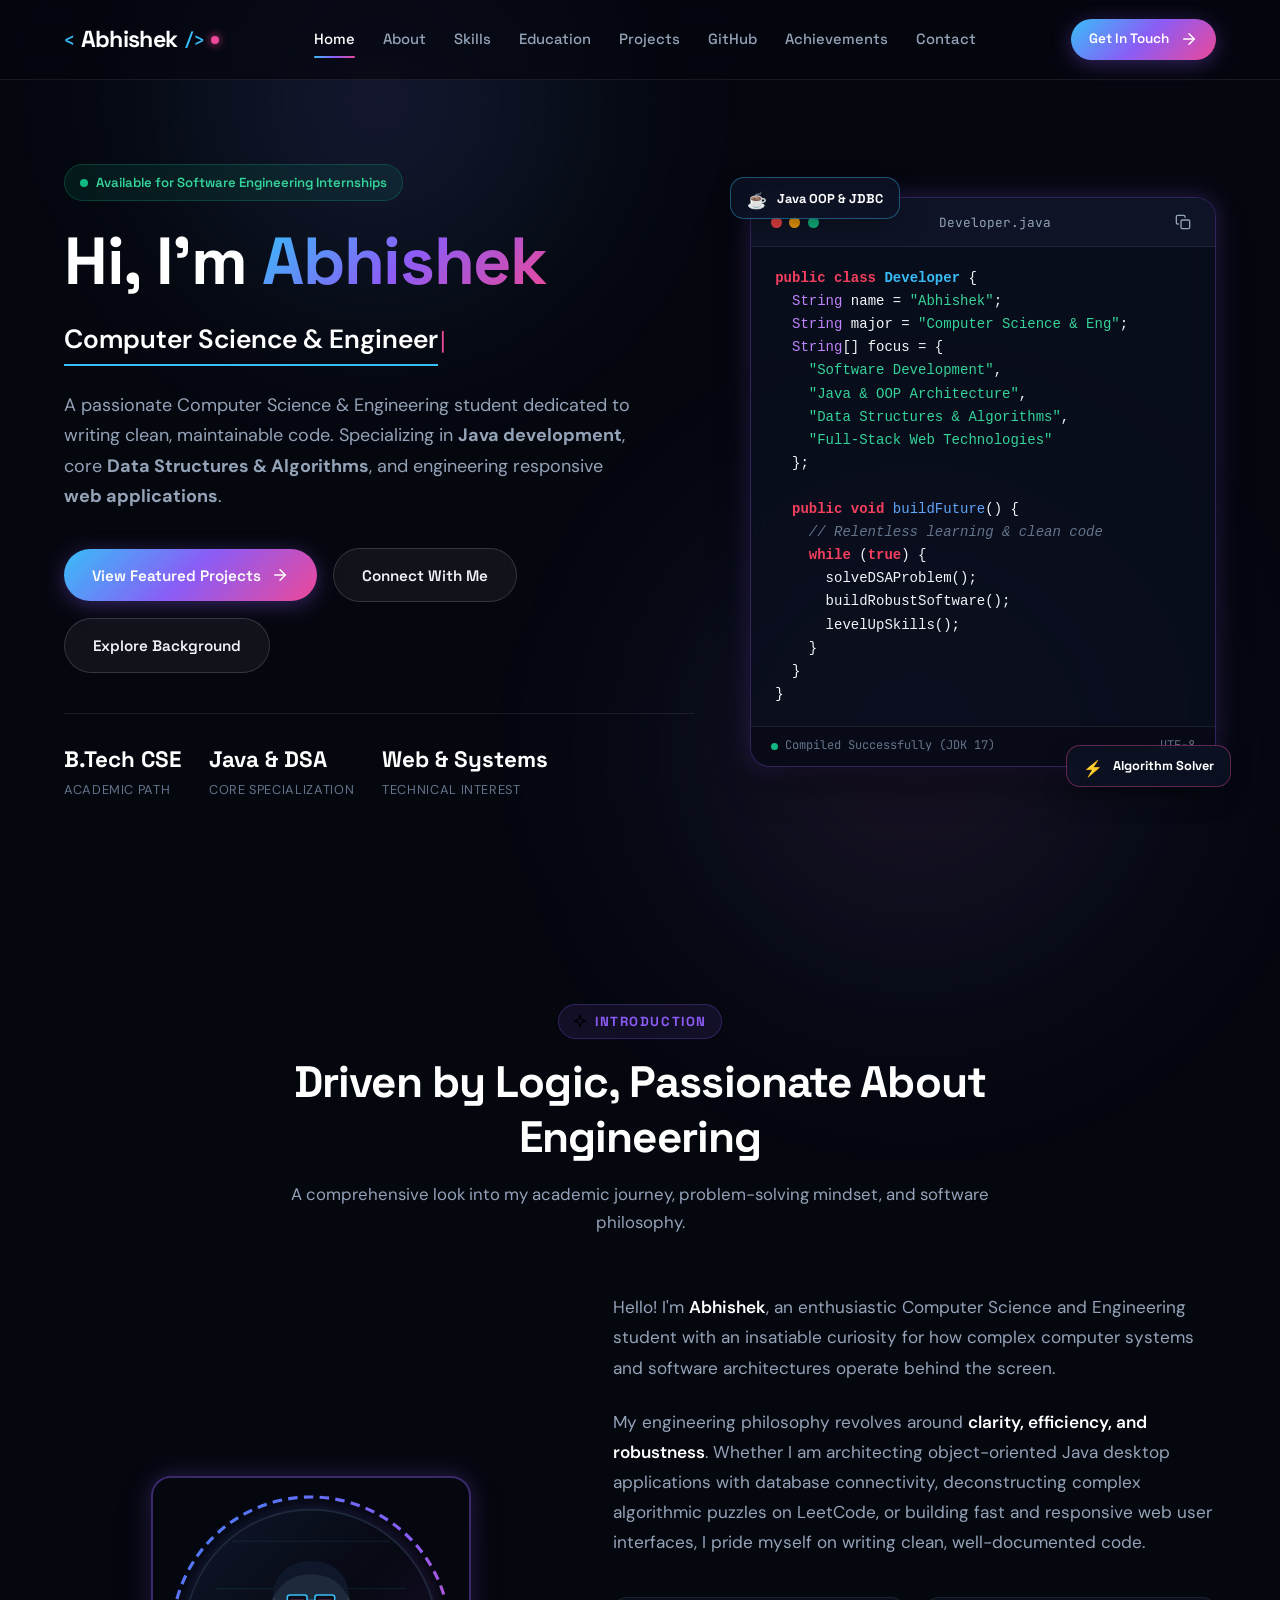
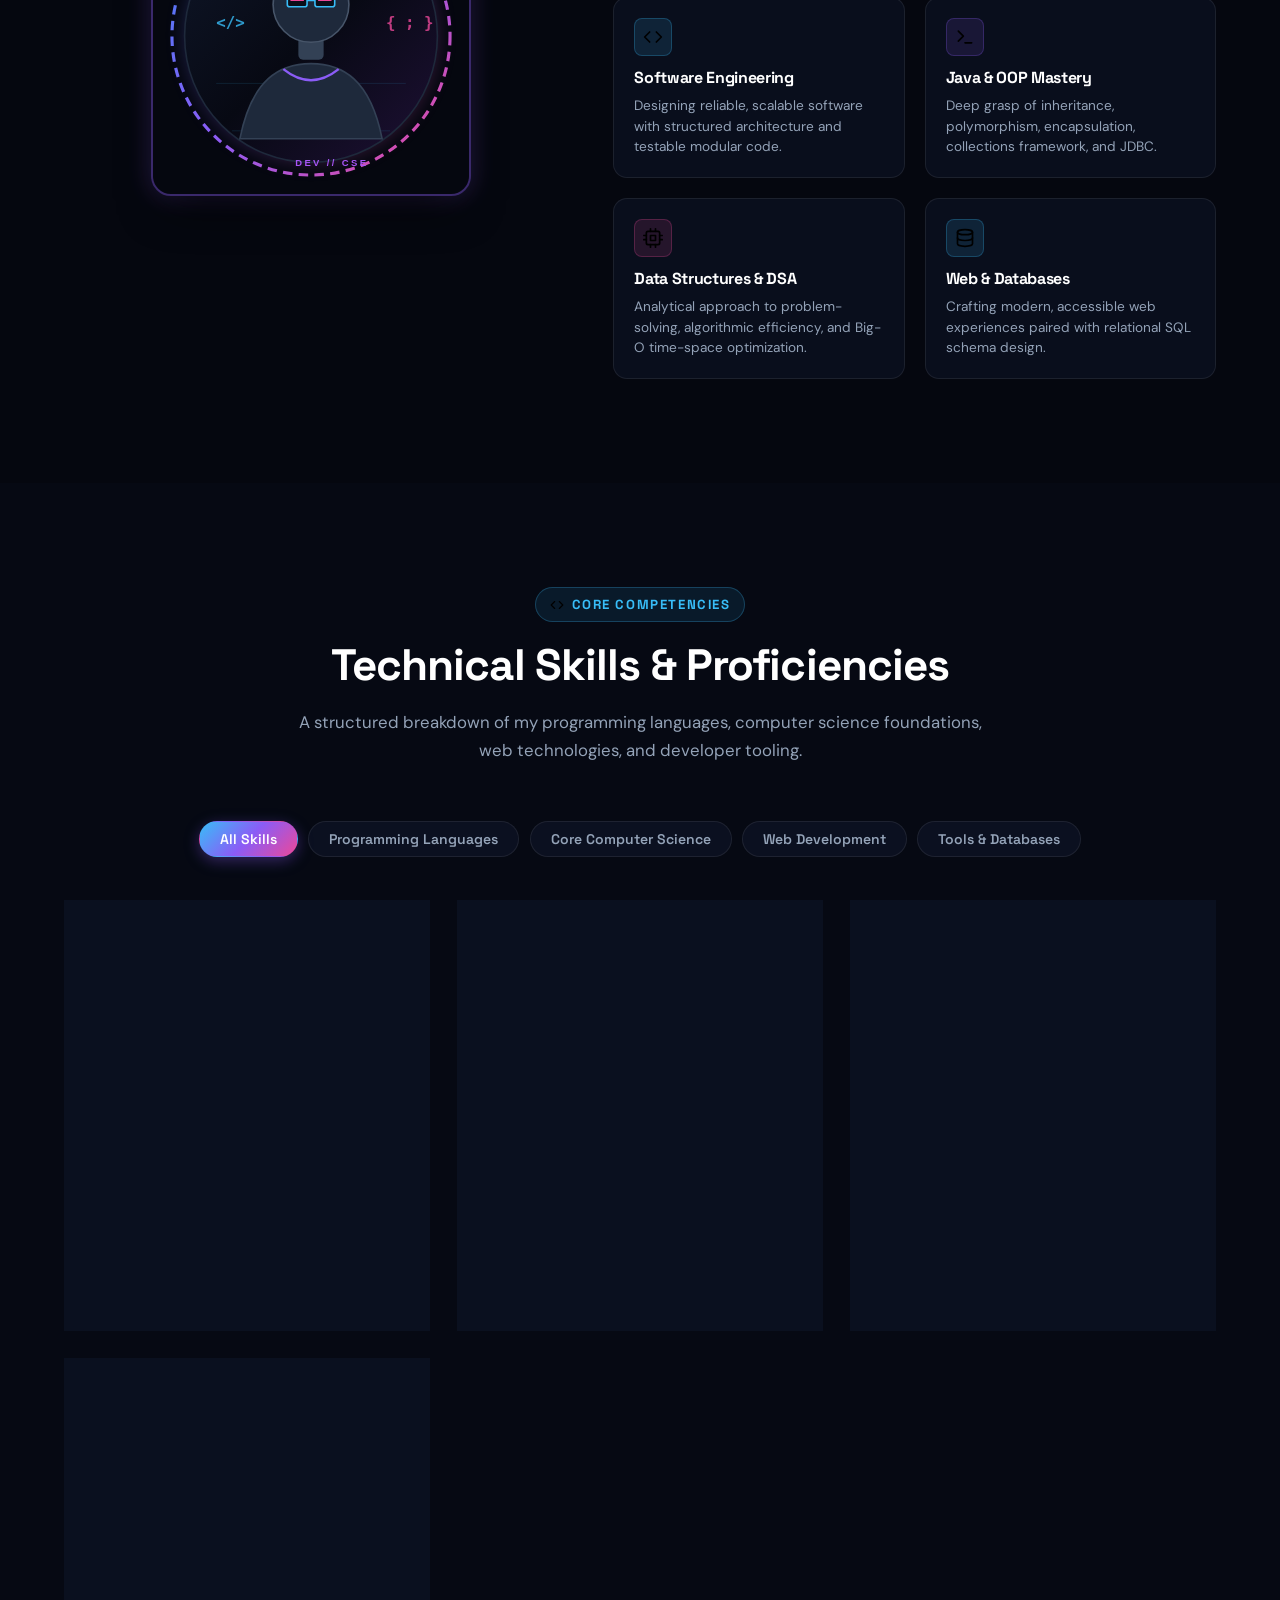
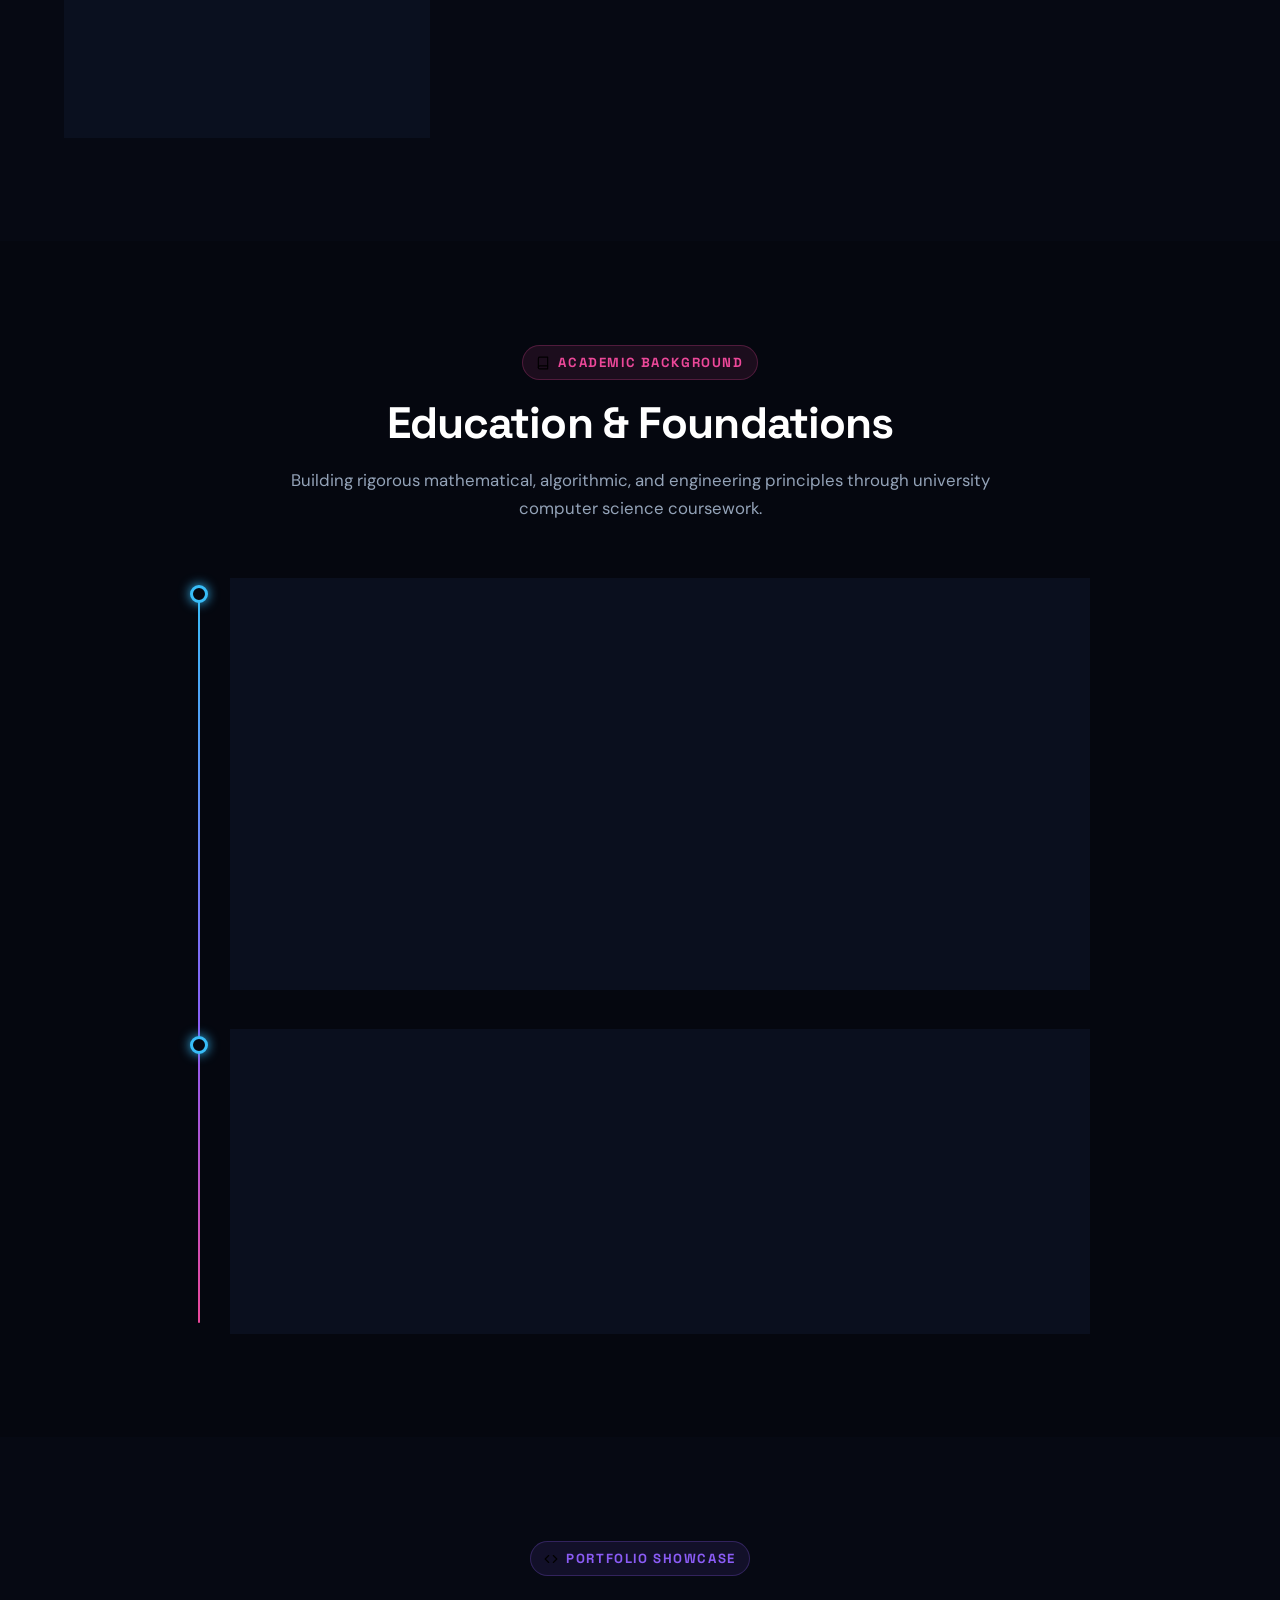
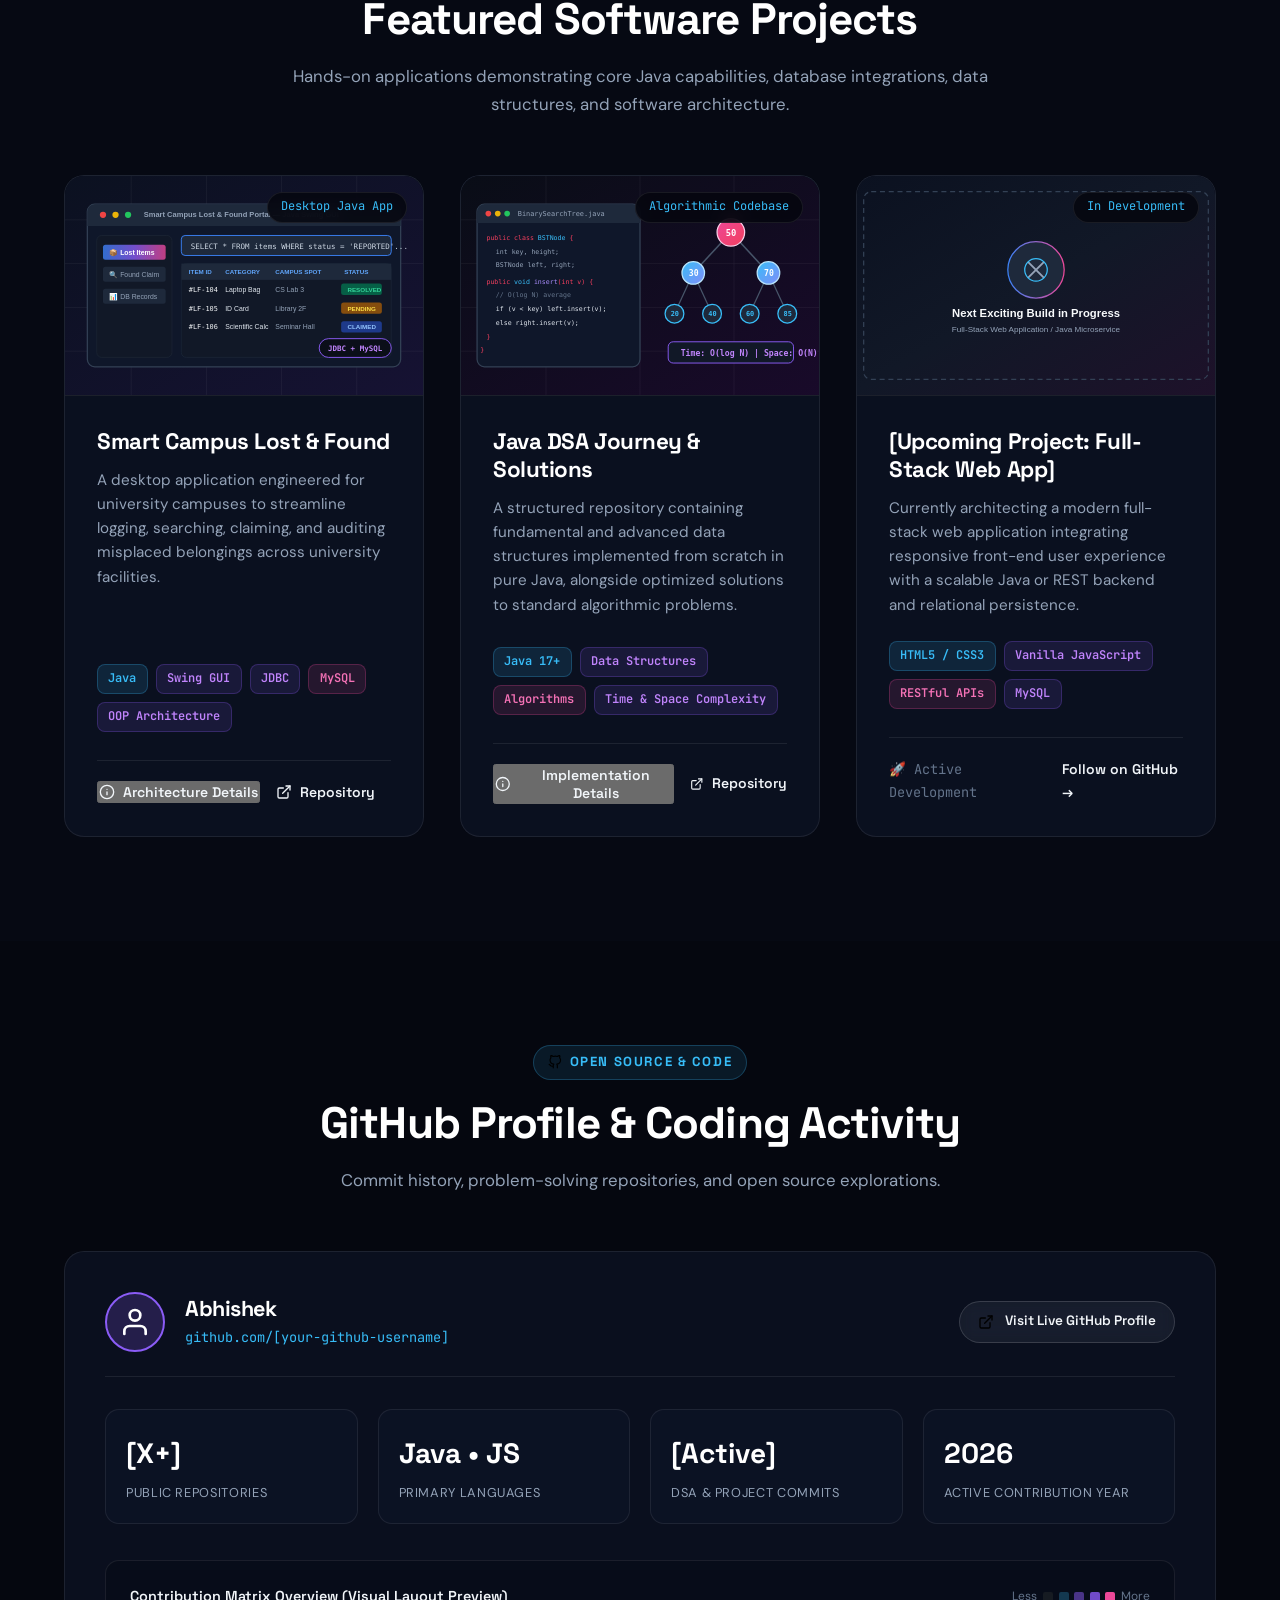
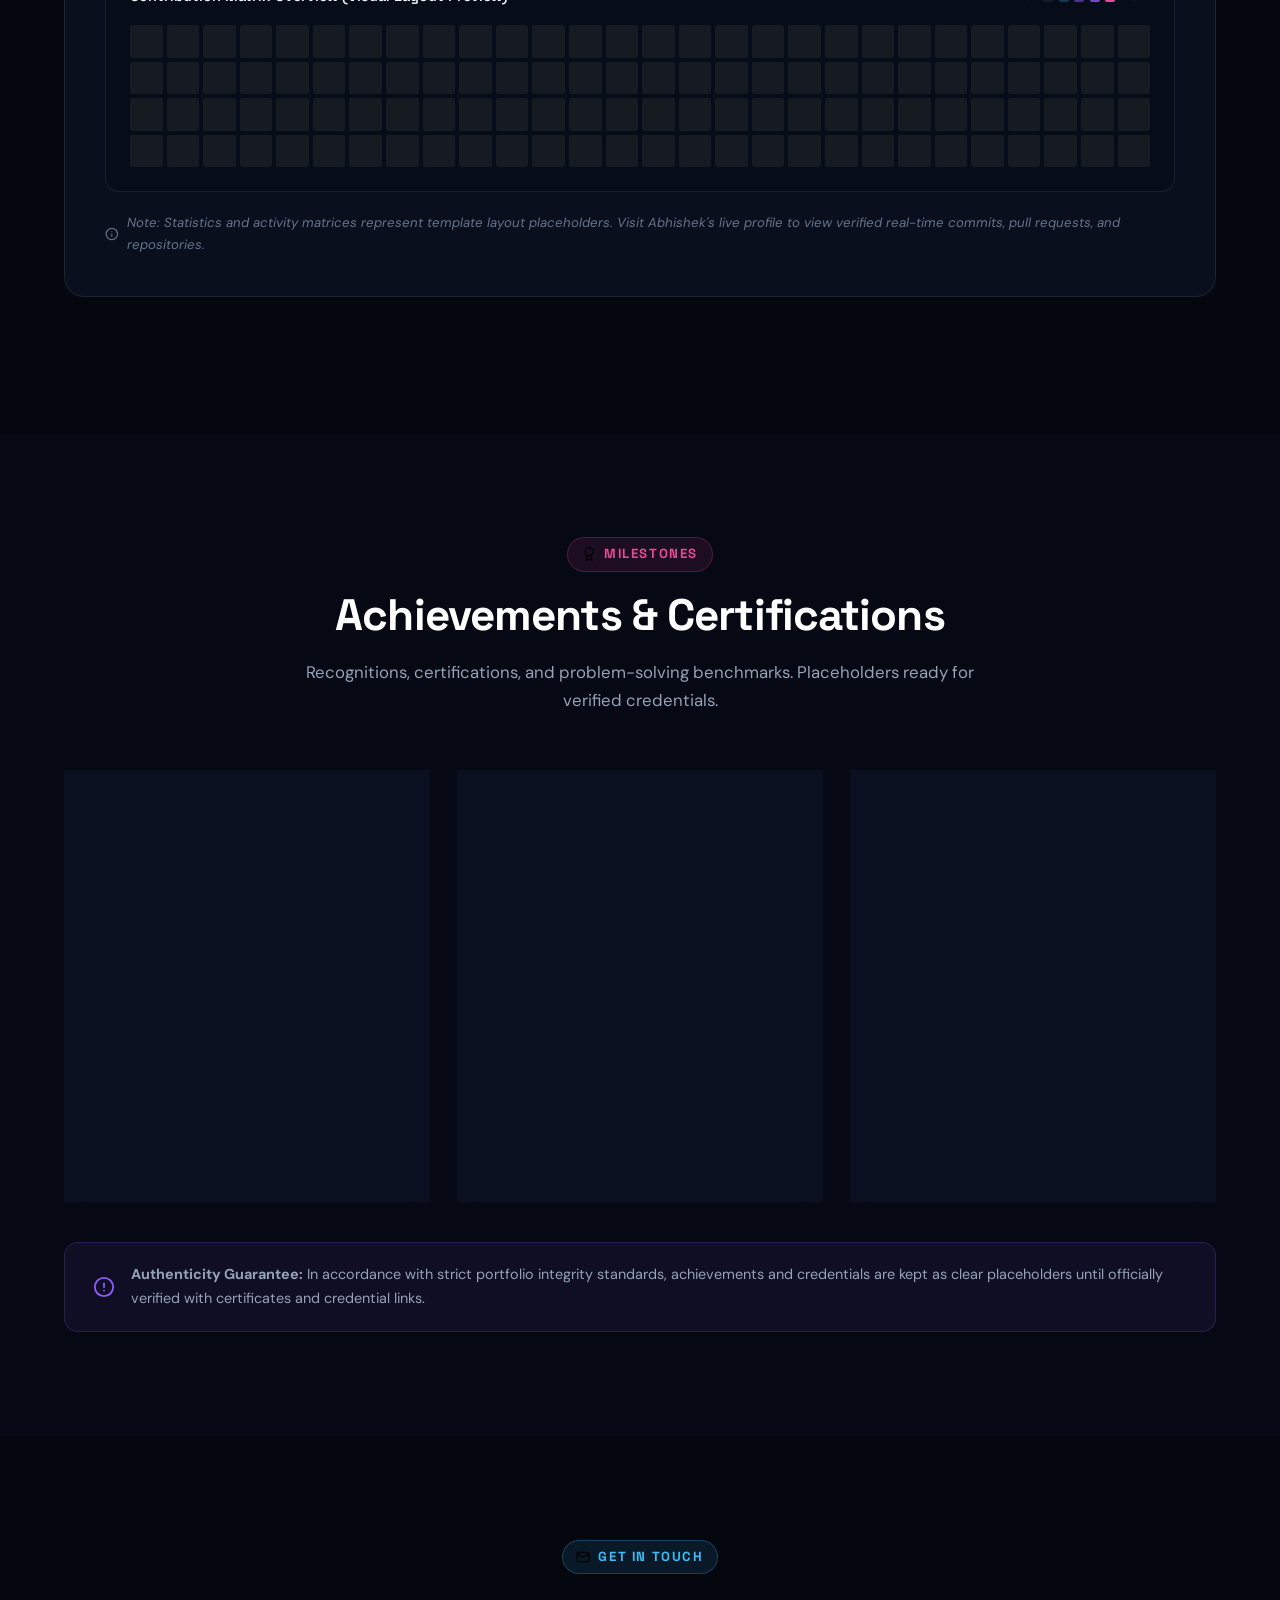
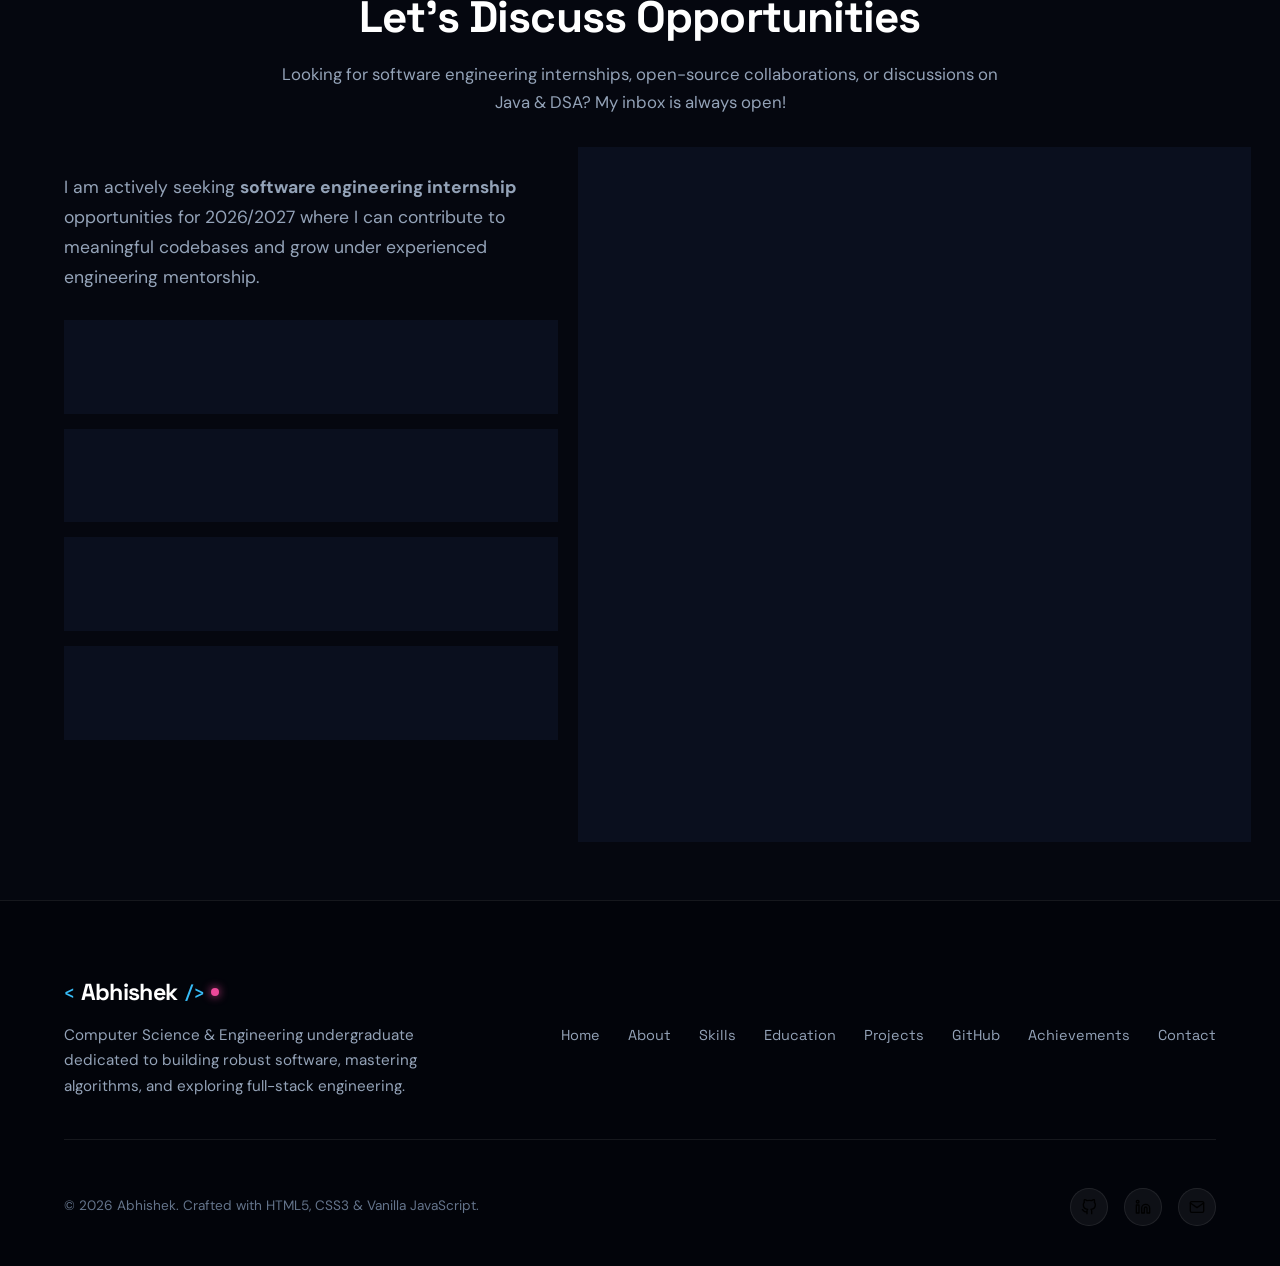
==== index.html @ 2a6ce568 "feat: complete developer portfolio website for Abhishek (CSE, Java, DSA, Web)" ====
<!DOCTYPE html>
<html lang="en">
<head>
  <meta charset="UTF-8">
  <meta name="viewport" content="width=device-width, initial-scale=1.0">
  <title>Abhishek | Computer Science &amp; Engineering Portfolio | Software &amp; Java Developer</title>
  
  <!-- SEO Meta Tags -->
  <meta name="description" content="Portfolio of Abhishek, a Computer Science and Engineering student specializing in Software Development, Java programming, Data Structures &amp; Algorithms (DSA), and Modern Web Development.">
  <meta name="keywords" content="Abhishek, Software Developer, Java Developer, DSA, Data Structures and Algorithms, Computer Science, Web Development, Portfolio">
  <meta name="author" content="Abhishek">
  <meta name="theme-color" content="#05070f">

  <!-- Open Graph / Social Sharing -->
  <meta property="og:type" content="website">
  <meta property="og:title" content="Abhishek | Computer Science &amp; Engineering Portfolio">
  <meta property="og:description" content="Computer Science &amp; Engineering student passionate about Java, DSA, software development, and modern web applications.">
  <meta property="og:image" content="assets/images/avatar.svg">

  <!-- Google Fonts: Space Grotesk, DM Sans & JetBrains Mono -->
  <link rel="preconnect" href="https://fonts.googleapis.com">
  <link rel="preconnect" href="https://fonts.gstatic.com" crossorigin>
  <link href="https://fonts.googleapis.com/css2?family=DM+Sans:ital,opsz,wght@0,9..40,400;0,9..40,500;0,9..40,700;1,9..40,400&family=JetBrains+Mono:wght@400;500;600;700&family=Space+Grotesk:wght@500;600;700;800&display=swap" rel="stylesheet">

  <!-- Stylesheet -->
  <link rel="stylesheet" href="css/style.css">
</head>
<body>

  <!-- ======================================================================
       HEADER & NAVIGATION
       ====================================================================== -->
  <header class="header" id="siteHeader">
    <div class="container header-container">
      <!-- Brand Logo -->
      <a href="#home" class="brand-logo" aria-label="Abhishek - Home">
        <span class="brand-code">&lt;</span>Abhishek<span class="brand-code">/&gt;</span>
        <span class="brand-dot"></span>
      </a>

      <!-- Desktop Navigation Menu -->
      <nav class="nav-desktop" aria-label="Main Navigation">
        <a href="#home" class="nav-link active">Home</a>
        <a href="#about" class="nav-link">About</a>
        <a href="#skills" class="nav-link">Skills</a>
        <a href="#education" class="nav-link">Education</a>
        <a href="#projects" class="nav-link">Projects</a>
        <a href="#github" class="nav-link">GitHub</a>
        <a href="#achievements" class="nav-link">Achievements</a>
        <a href="#contact" class="nav-link">Contact</a>
      </nav>

      <!-- Desktop CTA Action -->
      <div class="nav-actions">
        <a href="#contact" class="btn btn-primary btn-sm">
          <span>Get In Touch</span>
          <svg class="btn-icon" xmlns="http://www.w3.org/2000/svg" viewBox="0 0 24 24" fill="none" stroke="currentColor" stroke-width="2" stroke-linecap="round" stroke-linejoin="round">
            <line x1="5" y1="12" x2="19" y2="12"></line>
            <polyline points="12 5 19 12 12 19"></polyline>
          </svg>
        </a>

        <!-- Mobile Hamburger Toggle Button -->
        <button class="menu-toggle" aria-label="Toggle navigation menu" aria-expanded="false" aria-controls="mobileDrawer">
          <span class="hamburger-line"></span>
          <span class="hamburger-line"></span>
          <span class="hamburger-line"></span>
        </button>
      </div>
    </div>
  </header>

  <!-- Mobile Navigation Drawer -->
  <div class="drawer-backdrop" id="drawerBackdrop"></div>
  <aside class="mobile-drawer" id="mobileDrawer" aria-label="Mobile Navigation Menu">
    <div>
      <div style="margin-bottom: 2rem;">
        <span class="brand-logo">
          <span class="brand-code">&lt;</span>Abhishek<span class="brand-code">/&gt;</span>
          <span class="brand-dot"></span>
        </span>
        <p style="font-size: 0.85rem; margin-top: 0.5rem; color: var(--text-faint);">CSE Student &bull; Software Developer</p>
      </div>

      <nav class="mobile-nav-list">
        <a href="#home" class="mobile-nav-link active"><span>01. Home</span> &rarr;</a>
        <a href="#about" class="mobile-nav-link"><span>02. About Me</span> &rarr;</a>
        <a href="#skills" class="mobile-nav-link"><span>03. Technical Skills</span> &rarr;</a>
        <a href="#education" class="mobile-nav-link"><span>04. Education</span> &rarr;</a>
        <a href="#projects" class="mobile-nav-link"><span>05. Featured Projects</span> &rarr;</a>
        <a href="#github" class="mobile-nav-link"><span>06. GitHub Activity</span> &rarr;</a>
        <a href="#achievements" class="mobile-nav-link"><span>07. Achievements</span> &rarr;</a>
        <a href="#contact" class="mobile-nav-link"><span>08. Contact</span> &rarr;</a>
      </nav>
    </div>

    <div class="mobile-drawer-footer">
      <a href="#contact" class="btn btn-primary" style="width: 100%;">
        <span>Let's Connect</span>
      </a>
      <div class="social-links-row" style="justify-content: center;">
        <a href="https://github.com/[your-github-username]" target="_blank" rel="noopener noreferrer" class="social-icon-btn" aria-label="GitHub Profile">
          <img src="assets/icons/github.svg" alt="" width="18" height="18">
        </a>
        <a href="https://linkedin.com/in/[your-linkedin-username]" target="_blank" rel="noopener noreferrer" class="social-icon-btn" aria-label="LinkedIn Profile">
          <img src="assets/icons/linkedin.svg" alt="" width="18" height="18">
        </a>
        <a href="mailto:abhishekgoyat458@gmail.com" class="social-icon-btn" aria-label="Email Abhishek">
          <img src="assets/icons/mail.svg" alt="" width="18" height="18">
        </a>
      </div>
    </div>
  </aside>

  <main>
    <!-- ====================================================================
         1. HERO SECTION
         ==================================================================== -->
    <section class="hero" id="home">
      <div class="container">
        <div class="hero-grid">
          <!-- Left Column: Hero Text Content -->
          <div class="hero-content reveal">
            <!-- Availability Badge -->
            <div class="status-badge">
              <span class="pulse-dot"></span>
              <span>Available for Software Engineering Internships</span>
            </div>

            <!-- Main Headline -->
            <h1 class="hero-title">
              Hi, I'm <span class="gradient-text">Abhishek</span>
            </h1>

            <!-- Dynamic Animated Typing Text -->
            <div class="hero-typewriter">
              <span class="typed-text"></span>
              <span class="cursor">|</span>
            </div>

            <!-- Pitch Description -->
            <p class="hero-description">
              A passionate Computer Science &amp; Engineering student dedicated to writing clean, maintainable code. Specializing in <strong>Java development</strong>, core <strong>Data Structures &amp; Algorithms</strong>, and engineering responsive <strong>web applications</strong>.
            </p>

            <!-- Action Buttons -->
            <div class="hero-actions">
              <a href="#projects" class="btn btn-primary">
                <span>View Featured Projects</span>
                <svg class="btn-icon" xmlns="http://www.w3.org/2000/svg" viewBox="0 0 24 24" fill="none" stroke="currentColor" stroke-width="2" stroke-linecap="round" stroke-linejoin="round">
                  <line x1="5" y1="12" x2="19" y2="12"></line>
                  <polyline points="12 5 19 12 12 19"></polyline>
                </svg>
              </a>

              <a href="#contact" class="btn btn-secondary">
                <span>Connect With Me</span>
              </a>

              <a href="#education" class="btn btn-secondary">
                <span>Explore Background</span>
              </a>
            </div>

            <!-- Hero Highlights / Quick Stats -->
            <div class="hero-stats">
              <div class="hero-stat-item">
                <span class="hero-stat-value">B.Tech CSE</span>
                <span class="hero-stat-label">Academic Path</span>
              </div>
              <div class="hero-stat-item">
                <span class="hero-stat-value">Java &amp; DSA</span>
                <span class="hero-stat-label">Core Specialization</span>
              </div>
              <div class="hero-stat-item">
                <span class="hero-stat-value">Web &amp; Systems</span>
                <span class="hero-stat-label">Technical Interest</span>
              </div>
            </div>
          </div>

          <!-- Right Column: Interactive Code Card Visual -->
          <div class="hero-visual reveal reveal-delay-1">
            <!-- Floating Tech Badges -->
            <div class="floating-badge badge-1">
              <div class="badge-icon">☕</div>
              <div class="badge-text">Java OOP &amp; JDBC</div>
            </div>

            <div class="floating-badge badge-2">
              <div class="badge-icon">⚡</div>
              <div class="badge-text">Algorithm Solver</div>
            </div>

            <!-- Glass Code Window -->
            <div class="code-window">
              <div class="code-window-header">
                <div class="window-dots">
                  <span class="dot red"></span>
                  <span class="dot yellow"></span>
                  <span class="dot green"></span>
                </div>
                <div class="window-title">Developer.java</div>
                <button class="copy-btn" id="copyCodeBtn" aria-label="Copy Java Code to clipboard" title="Copy snippet">
                  <svg xmlns="http://www.w3.org/2000/svg" width="16" height="16" viewBox="0 0 24 24" fill="none" stroke="currentColor" stroke-width="2" stroke-linecap="round" stroke-linejoin="round">
                    <rect x="9" y="9" width="13" height="13" rx="2" ry="2"></rect>
                    <path d="M5 15H4a2 2 0 0 1-2-2V4a2 2 0 0 1 2-2h9a2 2 0 0 1 2 2v1"></path>
                  </svg>
                </button>
              </div>

              <div class="code-content">
                <pre id="heroJavaCode"><code><span class="token-keyword">public class</span> <span class="token-class">Developer</span> {
  <span class="token-type">String</span> <span class="token-var">name</span> = <span class="token-string">"Abhishek"</span>;
  <span class="token-type">String</span> <span class="token-var">major</span> = <span class="token-string">"Computer Science & Eng"</span>;
  <span class="token-type">String</span>[] <span class="token-var">focus</span> = {
    <span class="token-string">"Software Development"</span>,
    <span class="token-string">"Java & OOP Architecture"</span>,
    <span class="token-string">"Data Structures & Algorithms"</span>,
    <span class="token-string">"Full-Stack Web Technologies"</span>
  };

  <span class="token-keyword">public void</span> <span class="token-method">buildFuture</span>() {
    <span class="token-comment">// Relentless learning & clean code</span>
    <span class="token-keyword">while</span> (<span class="token-keyword">true</span>) {
      solveDSAProblem();
      buildRobustSoftware();
      levelUpSkills();
    }
  }
}</code></pre>
              </div>

              <div class="code-window-footer">
                <div class="status-indicator">
                  <span class="status-dot-sm"></span>
                  <span>Compiled Successfully (JDK 17)</span>
                </div>
                <span>UTF-8</span>
              </div>
            </div>
          </div>
        </div>
      </div>
    </section>

    <!-- ====================================================================
         2. ABOUT ME SECTION
         ==================================================================== -->
    <section class="section" id="about">
      <div class="container">
        <div class="section-header reveal">
          <div class="section-tag purple">
            <img src="assets/icons/sparkles.svg" alt="" width="14" height="14">
            <span>Introduction</span>
          </div>
          <h2 class="section-title">Driven by Logic, Passionate About Engineering</h2>
          <p class="section-description">
            A comprehensive look into my academic journey, problem-solving mindset, and software philosophy.
          </p>
        </div>

        <div class="about-grid">
          <!-- Left Column: Avatar & Visual -->
          <div class="about-visual reveal">
            <div class="avatar-wrapper">
              <img src="assets/images/avatar.svg" alt="Abhishek Developer Portrait" class="avatar-img" width="320" height="320">
            </div>
          </div>

          <!-- Right Column: Bio & Core Pillars -->
          <div class="about-content reveal reveal-delay-1">
            <p class="about-bio">
              Hello! I'm <strong>Abhishek</strong>, an enthusiastic Computer Science and Engineering student with an insatiable curiosity for how complex computer systems and software architectures operate behind the screen.
            </p>
            <p class="about-bio">
              My engineering philosophy revolves around <strong>clarity, efficiency, and robustness</strong>. Whether I am architecting object-oriented Java desktop applications with database connectivity, deconstructing complex algorithmic puzzles on LeetCode, or building fast and responsive web user interfaces, I pride myself on writing clean, well-documented code.
            </p>

            <!-- 4 Core Pillars Grid -->
            <div class="pillars-grid">
              <div class="pillar-card">
                <div class="pillar-icon-box blue">
                  <img src="assets/icons/code.svg" alt="" width="20" height="20">
                </div>
                <h3 class="pillar-title">Software Engineering</h3>
                <p class="pillar-desc">Designing reliable, scalable software with structured architecture and testable modular code.</p>
              </div>

              <div class="pillar-card">
                <div class="pillar-icon-box purple">
                  <img src="assets/icons/terminal.svg" alt="" width="20" height="20">
                </div>
                <h3 class="pillar-title">Java &amp; OOP Mastery</h3>
                <p class="pillar-desc">Deep grasp of inheritance, polymorphism, encapsulation, collections framework, and JDBC.</p>
              </div>

              <div class="pillar-card">
                <div class="pillar-icon-box pink">
                  <img src="assets/icons/cpu.svg" alt="" width="20" height="20">
                </div>
                <h3 class="pillar-title">Data Structures &amp; DSA</h3>
                <p class="pillar-desc">Analytical approach to problem-solving, algorithmic efficiency, and Big-O time-space optimization.</p>
              </div>

              <div class="pillar-card">
                <div class="pillar-icon-box blue">
                  <img src="assets/icons/database.svg" alt="" width="20" height="20">
                </div>
                <h3 class="pillar-title">Web &amp; Databases</h3>
                <p class="pillar-desc">Crafting modern, accessible web experiences paired with relational SQL schema design.</p>
              </div>
            </div>
          </div>
        </div>
      </div>
    </section>

    <!-- ====================================================================
         3. TECHNICAL SKILLS SECTION
         ==================================================================== -->
    <section class="section" id="skills" style="background: rgba(9, 13, 26, 0.4);">
      <div class="container">
        <div class="section-header reveal">
          <div class="section-tag">
            <img src="assets/icons/code.svg" alt="" width="14" height="14">
            <span>Core Competencies</span>
          </div>
          <h2 class="section-title">Technical Skills &amp; Proficiencies</h2>
          <p class="section-description">
            A structured breakdown of my programming languages, computer science foundations, web technologies, and developer tooling.
          </p>
        </div>

        <!-- Category Filter Buttons -->
        <div class="skills-filter-nav reveal">
          <button class="filter-btn active" data-filter="all">All Skills</button>
          <button class="filter-btn" data-filter="languages">Programming Languages</button>
          <button class="filter-btn" data-filter="core-cs">Core Computer Science</button>
          <button class="filter-btn" data-filter="web">Web Development</button>
          <button class="filter-btn" data-filter="tools">Tools &amp; Databases</button>
        </div>

        <!-- Skills Grid Cards -->
        <div class="skills-grid">
          <!-- Card 1: Programming Languages -->
          <div class="skill-category-card reveal" data-category="languages">
            <div class="skill-cat-header">
              <div class="skill-cat-icon purple">
                <img src="assets/icons/terminal.svg" alt="" width="22" height="22">
              </div>
              <h3 class="skill-cat-title">Programming Languages</h3>
            </div>
            <div class="skill-items-list">
              <div class="skill-item">
                <div class="skill-info">
                  <span>Java (Core &amp; Advanced)</span>
                  <span class="skill-level-tag">Advanced / Primary</span>
                </div>
                <div class="skill-bar-bg">
                  <div class="skill-bar-progress" style="width: 90%;"></div>
                </div>
              </div>

              <div class="skill-item">
                <div class="skill-info">
                  <span>C / C++</span>
                  <span class="skill-level-tag">Academic Foundations</span>
                </div>
                <div class="skill-bar-bg">
                  <div class="skill-bar-progress" style="width: 78%;"></div>
                </div>
              </div>

              <div class="skill-item">
                <div class="skill-info">
                  <span>SQL (Structured Query Lang)</span>
                  <span class="skill-level-tag">Proficient</span>
                </div>
                <div class="skill-bar-bg">
                  <div class="skill-bar-progress" style="width: 82%;"></div>
                </div>
              </div>

              <div class="skill-item">
                <div class="skill-info">
                  <span>JavaScript (ES6+)</span>
                  <span class="skill-level-tag">Intermediate</span>
                </div>
                <div class="skill-bar-bg">
                  <div class="skill-bar-progress" style="width: 80%;"></div>
                </div>
              </div>
            </div>
          </div>

          <!-- Card 2: Core Computer Science Foundations -->
          <div class="skill-category-card reveal reveal-delay-1" data-category="core-cs">
            <div class="skill-cat-header">
              <div class="skill-cat-icon blue">
                <img src="assets/icons/cpu.svg" alt="" width="22" height="22">
              </div>
              <h3 class="skill-cat-title">Core Computer Science</h3>
            </div>
            <div class="skill-items-list">
              <div class="skill-item">
                <div class="skill-info">
                  <span>Data Structures &amp; Algorithms</span>
                  <span class="skill-level-tag">High Focus</span>
                </div>
                <div class="skill-bar-bg">
                  <div class="skill-bar-progress" style="width: 88%;"></div>
                </div>
              </div>

              <div class="skill-item">
                <div class="skill-info">
                  <span>Object-Oriented Programming (OOP)</span>
                  <span class="skill-level-tag">Advanced</span>
                </div>
                <div class="skill-bar-bg">
                  <div class="skill-bar-progress" style="width: 92%;"></div>
                </div>
              </div>

              <div class="skill-item">
                <div class="skill-info">
                  <span>Database Management (DBMS)</span>
                  <span class="skill-level-tag">Relational Models</span>
                </div>
                <div class="skill-bar-bg">
                  <div class="skill-bar-progress" style="width: 84%;"></div>
                </div>
              </div>

              <div class="skill-item">
                <div class="skill-info">
                  <span>Operating Systems &amp; Networks</span>
                  <span class="skill-level-tag">Core Concepts</span>
                </div>
                <div class="skill-bar-bg">
                  <div class="skill-bar-progress" style="width: 78%;"></div>
                </div>
              </div>
            </div>
          </div>

          <!-- Card 3: Web Development -->
          <div class="skill-category-card reveal reveal-delay-2" data-category="web">
            <div class="skill-cat-header">
              <div class="skill-cat-icon pink">
                <img src="assets/icons/code.svg" alt="" width="22" height="22">
              </div>
              <h3 class="skill-cat-title">Web Development</h3>
            </div>
            <div class="skill-items-list">
              <div class="skill-item">
                <div class="skill-info">
                  <span>HTML5 (Semantic &amp; Accessible)</span>
                  <span class="skill-level-tag">Proficient</span>
                </div>
                <div class="skill-bar-bg">
                  <div class="skill-bar-progress" style="width: 90%;"></div>
                </div>
              </div>

              <div class="skill-item">
                <div class="skill-info">
                  <span>CSS3 (Flexbox, Grid, Animations)</span>
                  <span class="skill-level-tag">Proficient</span>
                </div>
                <div class="skill-bar-bg">
                  <div class="skill-bar-progress" style="width: 86%;"></div>
                </div>
              </div>

              <div class="skill-item">
                <div class="skill-info">
                  <span>DOM Manipulation &amp; Events</span>
                  <span class="skill-level-tag">Intermediate</span>
                </div>
                <div class="skill-bar-bg">
                  <div class="skill-bar-progress" style="width: 82%;"></div>
                </div>
              </div>

              <div class="skill-item">
                <div class="skill-info">
                  <span>REST APIs &amp; Async Fetch</span>
                  <span class="skill-level-tag">Working Knowledge</span>
                </div>
                <div class="skill-bar-bg">
                  <div class="skill-bar-progress" style="width: 76%;"></div>
                </div>
              </div>
            </div>
          </div>

          <!-- Card 4: Tools & Platforms -->
          <div class="skill-category-card reveal reveal-delay-3" data-category="tools">
            <div class="skill-cat-header">
              <div class="skill-cat-icon purple">
                <img src="assets/icons/database.svg" alt="" width="22" height="22">
              </div>
              <h3 class="skill-cat-title">Tools &amp; Environments</h3>
            </div>
            <div class="skill-items-list">
              <div class="skill-item">
                <div class="skill-info">
                  <span>Git Version Control &amp; GitHub</span>
                  <span class="skill-level-tag">Daily Driver</span>
                </div>
                <div class="skill-bar-bg">
                  <div class="skill-bar-progress" style="width: 88%;"></div>
                </div>
              </div>

              <div class="skill-item">
                <div class="skill-info">
                  <span>MySQL Database Server</span>
                  <span class="skill-level-tag">Proficient</span>
                </div>
                <div class="skill-bar-bg">
                  <div class="skill-bar-progress" style="width: 84%;"></div>
                </div>
              </div>

              <div class="skill-item">
                <div class="skill-info">
                  <span>IntelliJ IDEA &amp; VS Code</span>
                  <span class="skill-level-tag">Development IDEs</span>
                </div>
                <div class="skill-bar-bg">
                  <div class="skill-bar-progress" style="width: 90%;"></div>
                </div>
              </div>

              <div class="skill-item">
                <div class="skill-info">
                  <span>Command Line &amp; PowerShell / Bash</span>
                  <span class="skill-level-tag">Intermediate</span>
                </div>
                <div class="skill-bar-bg">
                  <div class="skill-bar-progress" style="width: 80%;"></div>
                </div>
              </div>
            </div>
          </div>
        </div>
      </div>
    </section>

    <!-- ====================================================================
         4. EDUCATION SECTION
         ==================================================================== -->
    <section class="section" id="education">
      <div class="container">
        <div class="section-header reveal">
          <div class="section-tag pink">
            <img src="assets/icons/book.svg" alt="" width="14" height="14">
            <span>Academic Background</span>
          </div>
          <h2 class="section-title">Education &amp; Foundations</h2>
          <p class="section-description">
            Building rigorous mathematical, algorithmic, and engineering principles through university computer science coursework.
          </p>
        </div>

        <div class="education-container">
          <div class="timeline">
            <!-- Timeline Item: Undergraduate CSE Degree -->
            <div class="timeline-item reveal">
              <div class="timeline-marker"></div>
              <div class="education-card">
                <div class="edu-header-row">
                  <h3 class="edu-degree">Bachelor of Technology / B.E. in Computer Science &amp; Engineering</h3>
                  <span class="edu-period">[202X – 202X]</span>
                </div>

                <div class="edu-institution">
                  [Your College / University Name, e.g., Department of Computer Science &amp; Engineering]
                </div>

                <p class="edu-details">
                  Undergraduate degree centered on computing fundamentals, software systems design, discrete structures, and advanced programming paradigms. Continuously applying classroom theory to practical software projects and algorithm practice.
                </p>

                <div class="coursework-title">Relevant Academic Coursework:</div>
                <div class="course-tags">
                  <span class="course-tag">Data Structures &amp; Algorithms</span>
                  <span class="course-tag">Object-Oriented Programming (Java)</span>
                  <span class="course-tag">Database Management Systems</span>
                  <span class="course-tag">Operating Systems</span>
                  <span class="course-tag">Computer System Architecture</span>
                  <span class="course-tag">Computer Networks</span>
                  <span class="course-tag">Software Engineering Principles</span>
                  <span class="course-tag">Design &amp; Analysis of Algorithms</span>
                </div>
              </div>
            </div>

            <!-- Timeline Item: Higher Secondary Schooling -->
            <div class="timeline-item reveal reveal-delay-1">
              <div class="timeline-marker"></div>
              <div class="education-card">
                <div class="edu-header-row">
                  <h3 class="edu-degree">Higher Secondary Education (Class XII - Science / Non-Medical)</h3>
                  <span class="edu-period">[202X – 202X]</span>
                </div>

                <div class="edu-institution">
                  [Your School / Junior College Name, Board of Education]
                </div>

                <p class="edu-details">
                  Focused on Mathematics, Physics, Chemistry, and Computer Science, establishing strong analytical thinking, logic building, and problem-solving skills.
                </p>

                <div class="coursework-title">Core Disciplines:</div>
                <div class="course-tags">
                  <span class="course-tag">Advanced Mathematics</span>
                  <span class="course-tag">Physics</span>
                  <span class="course-tag">Computer Fundamentals</span>
                </div>
              </div>
            </div>
          </div>
        </div>
      </div>
    </section>

    <!-- ====================================================================
         5. FEATURED PROJECTS SECTION
         ==================================================================== -->
    <section class="section" id="projects" style="background: rgba(9, 13, 26, 0.4);">
      <div class="container">
        <div class="section-header reveal">
          <div class="section-tag purple">
            <img src="assets/icons/code.svg" alt="" width="14" height="14">
            <span>Portfolio Showcase</span>
          </div>
          <h2 class="section-title">Featured Software Projects</h2>
          <p class="section-description">
            Hands-on applications demonstrating core Java capabilities, database integrations, data structures, and software architecture.
          </p>
        </div>

        <div class="projects-grid">
          <!-- Project 1: Smart Campus Lost & Found System -->
          <article class="project-card reveal">
            <div class="project-media">
              <img src="assets/images/project-lost-found.svg" alt="Smart Campus Lost &amp; Found GUI Project Preview" width="600" height="350" loading="lazy">
              <div class="project-badge-overlay">Desktop Java App</div>
            </div>

            <div class="project-body">
              <h3 class="project-title">Smart Campus Lost &amp; Found</h3>
              <p class="project-summary">
                A desktop application engineered for university campuses to streamline logging, searching, claiming, and auditing misplaced belongings across university facilities.
              </p>

              <div class="project-tech-tags">
                <span class="tech-tag blue">Java</span>
                <span class="tech-tag purple">Swing GUI</span>
                <span class="tech-tag">JDBC</span>
                <span class="tech-tag pink">MySQL</span>
                <span class="tech-tag">OOP Architecture</span>
              </div>

              <div class="project-links">
                <button class="project-link-btn open-modal-btn" data-project="lostfound">
                  <svg xmlns="http://www.w3.org/2000/svg" width="16" height="16" viewBox="0 0 24 24" fill="none" stroke="currentColor" stroke-width="2" stroke-linecap="round" stroke-linejoin="round">
                    <circle cx="12" cy="12" r="10"></circle>
                    <line x1="12" y1="16" x2="12" y2="12"></line>
                    <line x1="12" y1="8" x2="12.01" y2="8"></line>
                  </svg>
                  <span>Architecture Details</span>
                </button>

                <a href="https://github.com/[your-github-username]/smart-campus-lost-found" target="_blank" rel="noopener noreferrer" class="project-link-btn" title="View Source on GitHub">
                  <svg xmlns="http://www.w3.org/2000/svg" width="16" height="16" viewBox="0 0 24 24" fill="none" stroke="currentColor" stroke-width="2" stroke-linecap="round" stroke-linejoin="round">
                    <path d="M18 13v6a2 2 0 0 1-2 2H5a2 2 0 0 1-2-2V8a2 2 0 0 1 2-2h6"></path>
                    <polyline points="15 3 21 3 21 9"></polyline>
                    <line x1="10" y1="14" x2="21" y2="3"></line>
                  </svg>
                  <span>Repository</span>
                </a>
              </div>
            </div>
          </article>

          <!-- Project 2: Java DSA Journey & Algorithms -->
          <article class="project-card reveal reveal-delay-1">
            <div class="project-media">
              <img src="assets/images/project-dsa.svg" alt="Java Data Structures &amp; Algorithms Project Preview" width="600" height="350" loading="lazy">
              <div class="project-badge-overlay">Algorithmic Codebase</div>
            </div>

            <div class="project-body">
              <h3 class="project-title">Java DSA Journey &amp; Solutions</h3>
              <p class="project-summary">
                A structured repository containing fundamental and advanced data structures implemented from scratch in pure Java, alongside optimized solutions to standard algorithmic problems.
              </p>

              <div class="project-tech-tags">
                <span class="tech-tag blue">Java 17+</span>
                <span class="tech-tag purple">Data Structures</span>
                <span class="tech-tag pink">Algorithms</span>
                <span class="tech-tag">Time &amp; Space Complexity</span>
              </div>

              <div class="project-links">
                <button class="project-link-btn open-modal-btn" data-project="dsa">
                  <svg xmlns="http://www.w3.org/2000/svg" width="16" height="16" viewBox="0 0 24 24" fill="none" stroke="currentColor" stroke-width="2" stroke-linecap="round" stroke-linejoin="round">
                    <circle cx="12" cy="12" r="10"></circle>
                    <line x1="12" y1="16" x2="12" y2="12"></line>
                    <line x1="12" y1="8" x2="12.01" y2="8"></line>
                  </svg>
                  <span>Implementation Details</span>
                </button>

                <a href="https://github.com/[your-github-username]/java-dsa-journey" target="_blank" rel="noopener noreferrer" class="project-link-btn" title="View Source on GitHub">
                  <svg xmlns="http://www.w3.org/2000/svg" width="16" height="16" viewBox="0 0 24 24" fill="none" stroke="currentColor" stroke-width="2" stroke-linecap="round" stroke-linejoin="round">
                    <path d="M18 13v6a2 2 0 0 1-2 2H5a2 2 0 0 1-2-2V8a2 2 0 0 1 2-2h6"></path>
                    <polyline points="15 3 21 3 21 9"></polyline>
                    <line x1="10" y1="14" x2="21" y2="3"></line>
                  </svg>
                  <span>Repository</span>
                </a>
              </div>
            </div>
          </article>

          <!-- Project 3: Next Full-Stack Project Slot -->
          <article class="project-card reveal reveal-delay-2">
            <div class="project-media">
              <img src="assets/images/project-placeholder.svg" alt="Upcoming Web Application Project Preview" width="600" height="350" loading="lazy">
              <div class="project-badge-overlay">In Development</div>
            </div>

            <div class="project-body">
              <h3 class="project-title">[Upcoming Project: Full-Stack Web App]</h3>
              <p class="project-summary">
                Currently architecting a modern full-stack web application integrating responsive front-end user experience with a scalable Java or REST backend and relational persistence.
              </p>

              <div class="project-tech-tags">
                <span class="tech-tag blue">HTML5 / CSS3</span>
                <span class="tech-tag purple">Vanilla JavaScript</span>
                <span class="tech-tag pink">RESTful APIs</span>
                <span class="tech-tag">MySQL</span>
              </div>

              <div class="project-links">
                <span style="font-size: 0.85rem; color: var(--text-faint); font-family: var(--font-mono);">
                  🚀 Active Development
                </span>
                <a href="https://github.com/[your-github-username]" target="_blank" rel="noopener noreferrer" class="project-link-btn" style="margin-left: auto;">
                  <span>Follow on GitHub &rarr;</span>
                </a>
              </div>
            </div>
          </article>
        </div>
      </div>
    </section>

    <!-- ====================================================================
         6. GITHUB ACTIVITY SECTION
         ==================================================================== -->
    <section class="section" id="github">
      <div class="container">
        <div class="section-header reveal">
          <div class="section-tag">
            <img src="assets/icons/github.svg" alt="" width="14" height="14">
            <span>Open Source &amp; Code</span>
          </div>
          <h2 class="section-title">GitHub Profile &amp; Coding Activity</h2>
          <p class="section-description">
            Commit history, problem-solving repositories, and open source explorations.
          </p>
        </div>

        <!-- GitHub Overview Glass Card -->
        <div class="github-overview-card reveal">
          <!-- Profile Header -->
          <div class="github-profile-header">
            <div class="github-user-info">
              <div class="github-avatar-ph">
                <svg xmlns="http://www.w3.org/2000/svg" width="32" height="32" viewBox="0 0 24 24" fill="none" stroke="currentColor" stroke-width="2" stroke-linecap="round" stroke-linejoin="round">
                  <path d="M20 21v-2a4 4 0 0 0-4-4H8a4 4 0 0 0-4 4v2"></path>
                  <circle cx="12" cy="7" r="4"></circle>
                </svg>
              </div>
              <div>
                <h3 class="github-user-name">Abhishek</h3>
                <div class="github-handle">github.com/[your-github-username]</div>
              </div>
            </div>

            <!-- Direct Link Button -->
            <a href="https://github.com/[your-github-username]" target="_blank" rel="noopener noreferrer" class="btn btn-secondary btn-sm">
              <img src="assets/icons/external-link.svg" alt="" width="16" height="16">
              <span>Visit Live GitHub Profile</span>
            </a>
          </div>

          <!-- Real-Time Placeholders Stats Grid -->
          <div class="github-stats-grid">
            <div class="github-stat-box">
              <span class="gh-stat-number">[X+]</span>
              <span class="gh-stat-label">Public Repositories</span>
            </div>

            <div class="github-stat-box">
              <span class="gh-stat-number">Java &bull; JS</span>
              <span class="gh-stat-label">Primary Languages</span>
            </div>

            <div class="github-stat-box">
              <span class="gh-stat-number">[Active]</span>
              <span class="gh-stat-label">DSA &amp; Project Commits</span>
            </div>

            <div class="github-stat-box">
              <span class="gh-stat-number">2026</span>
              <span class="gh-stat-label">Active Contribution Year</span>
            </div>
          </div>

          <!-- Simulated Contribution Grid Visual Layout -->
          <div class="activity-matrix-container">
            <div class="matrix-header">
              <span class="matrix-title">Contribution Matrix Overview (Visual Layout Preview)</span>
              <div class="matrix-legend">
                <span>Less</span>
                <span class="legend-cell cell-0"></span>
                <span class="legend-cell cell-1"></span>
                <span class="legend-cell cell-2"></span>
                <span class="legend-cell cell-3"></span>
                <span class="legend-cell cell-4"></span>
                <span>More</span>
              </div>
            </div>

            <div class="matrix-grid" id="matrixGrid">
              <!-- Dynamically populated via script.js for clean representation -->
            </div>
          </div>

          <div class="github-disclaimer">
            <svg xmlns="http://www.w3.org/2000/svg" width="14" height="14" viewBox="0 0 24 24" fill="none" stroke="currentColor" stroke-width="2" stroke-linecap="round" stroke-linejoin="round">
              <circle cx="12" cy="12" r="10"></circle>
              <line x1="12" y1="16" x2="12" y2="12"></line>
              <line x1="12" y1="8" x2="12.01" y2="8"></line>
            </svg>
            <span>Note: Statistics and activity matrices represent template layout placeholders. Visit Abhishek's live profile to view verified real-time commits, pull requests, and repositories.</span>
          </div>
        </div>
      </div>
    </section>

    <!-- ====================================================================
         7. ACHIEVEMENTS & CERTIFICATIONS SECTION
         ==================================================================== -->
    <section class="section" id="achievements" style="background: rgba(9, 13, 26, 0.4);">
      <div class="container">
        <div class="section-header reveal">
          <div class="section-tag pink">
            <img src="assets/icons/award.svg" alt="" width="14" height="14">
            <span>Milestones</span>
          </div>
          <h2 class="section-title">Achievements &amp; Certifications</h2>
          <p class="section-description">
            Recognitions, certifications, and problem-solving benchmarks. Placeholders ready for verified credentials.
          </p>
        </div>

        <div class="achievements-grid">
          <!-- Card 1: Technical Certification -->
          <div class="achievement-card reveal">
            <div class="achievement-icon-wrapper purple">
              <img src="assets/icons/award.svg" alt="" width="24" height="24">
            </div>
            <h3 class="achievement-title">[Certification: Java Programming / Core CS]</h3>
            <div class="achievement-issuer">[Issuing Organization, e.g. Oracle / Coursera / HackerRank]</div>
            <p class="achievement-desc">
              Demonstrated proficiency in object-oriented programming, data structures, exception handling, multithreading, and Java Collections Framework.
            </p>
            <div class="achievement-footer">
              <span>Date: [Month, Year]</span>
              <span class="placeholder-badge">Credential: [ID / Link]</span>
            </div>
          </div>

          <!-- Card 2: Coding & DSA Benchmark -->
          <div class="achievement-card reveal reveal-delay-1">
            <div class="achievement-icon-wrapper blue">
              <img src="assets/icons/terminal.svg" alt="" width="24" height="24">
            </div>
            <h3 class="achievement-title">[Problem Solving Milestone: LeetCode / GFG]</h3>
            <div class="achievement-issuer">[Platform: LeetCode / GeeksforGeeks / CodeChef]</div>
            <p class="achievement-desc">
              Consistent practice and resolution of algorithmic problems spanning arrays, two-pointer techniques, binary trees, recursion, and dynamic programming.
            </p>
            <div class="achievement-footer">
              <span>Solved: [X+ Problems]</span>
              <span class="placeholder-badge">Profile: [Profile Link]</span>
            </div>
          </div>

          <!-- Card 3: Academic / Hackathon Milestone -->
          <div class="achievement-card reveal reveal-delay-2">
            <div class="achievement-icon-wrapper pink">
              <img src="assets/icons/sparkles.svg" alt="" width="24" height="24">
            </div>
            <h3 class="achievement-title">[Hackathon / Academic Recognition]</h3>
            <div class="achievement-issuer">[University / Tech Symposium / Event Name]</div>
            <p class="achievement-desc">
              Participated in collaborative software development competitions or recognized for academic excellence within the Computer Science Department.
            </p>
            <div class="achievement-footer">
              <span>Year: [202X]</span>
              <span class="placeholder-badge">Status: [Participant / Rank]</span>
            </div>
          </div>
        </div>

        <!-- Verification Notice -->
        <div class="cert-notice reveal">
          <svg style="color: var(--vibrant-purple); flex-shrink: 0;" xmlns="http://www.w3.org/2000/svg" width="22" height="22" viewBox="0 0 24 24" fill="none" stroke="currentColor" stroke-width="2" stroke-linecap="round" stroke-linejoin="round">
            <circle cx="12" cy="12" r="10"></circle>
            <line x1="12" y1="8" x2="12" y2="12"></line>
            <line x1="12" y1="16" x2="12.01" y2="16"></line>
          </svg>
          <div class="cert-notice-text">
            <strong>Authenticity Guarantee:</strong> In accordance with strict portfolio integrity standards, achievements and credentials are kept as clear placeholders until officially verified with certificates and credential links.
          </div>
        </div>
      </div>
    </section>

    <!-- ====================================================================
         8. CONTACT SECTION
         ==================================================================== -->
    <section class="section" id="contact">
      <div class="container">
        <div class="section-header reveal">
          <div class="section-tag">
            <img src="assets/icons/mail.svg" alt="" width="14" height="14">
            <span>Get In Touch</span>
          </div>
          <h2 class="section-title">Let's Discuss Opportunities</h2>
          <p class="section-description">
            Looking for software engineering internships, open-source collaborations, or discussions on Java &amp; DSA? My inbox is always open!
          </p>
        </div>

        <div class="contact-grid">
          <!-- Left Column: Contact Cards Stack -->
          <div class="contact-info reveal">
            <p class="contact-lead">
              I am actively seeking <strong>software engineering internship</strong> opportunities for 2026/2027 where I can contribute to meaningful codebases and grow under experienced engineering mentorship.
            </p>

            <div class="contact-cards-stack">
              <!-- Email Card -->
              <a href="mailto:abhishekgoyat458@gmail.com" class="contact-card-item">
                <div class="contact-icon-box">
                  <img src="assets/icons/mail.svg" alt="" width="20" height="20">
                </div>
                <div>
                  <div class="contact-item-title">Direct Email</div>
                  <div class="contact-item-value">abhishekgoyat458@gmail.com</div>
                </div>
              </a>

              <!-- LinkedIn Card -->
              <a href="https://linkedin.com/in/[your-linkedin-username]" target="_blank" rel="noopener noreferrer" class="contact-card-item">
                <div class="contact-icon-box" style="background: rgba(139, 92, 246, 0.12); border-color: rgba(139, 92, 246, 0.25); color: var(--vibrant-purple);">
                  <img src="assets/icons/linkedin.svg" alt="" width="20" height="20">
                </div>
                <div>
                  <div class="contact-item-title">Professional Network</div>
                  <div class="contact-item-value">linkedin.com/in/[your-linkedin-username]</div>
                </div>
              </a>

              <!-- GitHub Card -->
              <a href="https://github.com/[your-github-username]" target="_blank" rel="noopener noreferrer" class="contact-card-item">
                <div class="contact-icon-box" style="background: rgba(236, 72, 153, 0.12); border-color: rgba(236, 72, 153, 0.25); color: var(--vivid-pink);">
                  <img src="assets/icons/github.svg" alt="" width="20" height="20">
                </div>
                <div>
                  <div class="contact-item-title">Code Repositories</div>
                  <div class="contact-item-value">github.com/[your-github-username]</div>
                </div>
              </a>

              <!-- Location Card -->
              <div class="contact-card-item">
                <div class="contact-icon-box">
                  <img src="assets/icons/map-pin.svg" alt="" width="20" height="20">
                </div>
                <div>
                  <div class="contact-item-title">Current Location</div>
                  <div class="contact-item-value">[Your City, State, Country]</div>
                </div>
              </div>
            </div>
          </div>

          <!-- Right Column: Interactive Contact Form -->
          <div class="contact-form-card reveal reveal-delay-1">
            <form id="contactForm" novalidate>
              <div class="form-group">
                <label for="senderName" class="form-label">Your Name</label>
                <input type="text" id="senderName" class="form-control" placeholder="e.g. Alex Morgan" required autocomplete="name">
                <span class="error-msg">Please enter your full name (at least 2 characters).</span>
              </div>

              <div class="form-group">
                <label for="senderEmail" class="form-label">Email Address</label>
                <input type="email" id="senderEmail" class="form-control" placeholder="alex@company.com" required autocomplete="email">
                <span class="error-msg">Please provide a valid email address.</span>
              </div>

              <div class="form-group">
                <label for="senderSubject" class="form-label">Subject</label>
                <input type="text" id="senderSubject" class="form-control" placeholder="Internship Opportunity / Project Inquiry" required>
                <span class="error-msg">Please specify a subject for your message.</span>
              </div>

              <div class="form-group">
                <label for="senderMessage" class="form-label">Message</label>
                <textarea id="senderMessage" class="form-control" placeholder="Hi Abhishek, I came across your portfolio and would love to discuss..." required></textarea>
                <span class="error-msg">Message must be at least 10 characters long.</span>
              </div>

              <button type="submit" class="btn btn-primary" style="width: 100%;">
                <span>Send Message</span>
                <svg class="btn-icon" xmlns="http://www.w3.org/2000/svg" viewBox="0 0 24 24" fill="none" stroke="currentColor" stroke-width="2" stroke-linecap="round" stroke-linejoin="round">
                  <line x1="22" y1="2" x2="11" y2="13"></line>
                  <polygon points="22 2 15 22 11 13 2 9 22 2"></polygon>
                </svg>
              </button>
            </form>
          </div>
        </div>
      </div>
    </section>
  </main>

  <!-- ======================================================================
       FOOTER
       ====================================================================== -->
  <footer class="footer">
    <div class="container">
      <div class="footer-top">
        <div class="footer-brand">
          <a href="#home" class="brand-logo" aria-label="Abhishek Home">
            <span class="brand-code">&lt;</span>Abhishek<span class="brand-code">/&gt;</span>
            <span class="brand-dot"></span>
          </a>
          <p class="footer-tagline">
            Computer Science &amp; Engineering undergraduate dedicated to building robust software, mastering algorithms, and exploring full-stack engineering.
          </p>
        </div>

        <nav class="footer-nav" aria-label="Footer Navigation">
          <a href="#home">Home</a>
          <a href="#about">About</a>
          <a href="#skills">Skills</a>
          <a href="#education">Education</a>
          <a href="#projects">Projects</a>
          <a href="#github">GitHub</a>
          <a href="#achievements">Achievements</a>
          <a href="#contact">Contact</a>
        </nav>
      </div>

      <div class="footer-bottom">
        <div>
          &copy; 2026 Abhishek. Crafted with HTML5, CSS3 &amp; Vanilla JavaScript.
        </div>

        <div class="social-links-row">
          <a href="https://github.com/[your-github-username]" target="_blank" rel="noopener noreferrer" class="social-icon-btn" aria-label="GitHub Profile">
            <img src="assets/icons/github.svg" alt="" width="16" height="16">
          </a>
          <a href="https://linkedin.com/in/[your-linkedin-username]" target="_blank" rel="noopener noreferrer" class="social-icon-btn" aria-label="LinkedIn Profile">
            <img src="assets/icons/linkedin.svg" alt="" width="16" height="16">
          </a>
          <a href="mailto:abhishekgoyat458@gmail.com" class="social-icon-btn" aria-label="Email Abhishek">
            <img src="assets/icons/mail.svg" alt="" width="16" height="16">
          </a>
        </div>
      </div>
    </div>
  </footer>

  <!-- ======================================================================
       PROJECT DETAILS MODAL DIALOG
       ====================================================================== -->
  <div class="modal-overlay" id="projectModal" role="dialog" aria-modal="true" aria-labelledby="modalTitle">
    <div class="modal-card">
      <button class="modal-close-btn" id="modalCloseBtn" aria-label="Close dialog">
        <svg xmlns="http://www.w3.org/2000/svg" width="18" height="18" viewBox="0 0 24 24" fill="none" stroke="currentColor" stroke-width="2" stroke-linecap="round" stroke-linejoin="round">
          <line x1="18" y1="6" x2="6" y2="18"></line>
          <line x1="6" y1="6" x2="18" y2="18"></line>
        </svg>
      </button>

      <span class="section-tag purple" id="modalBadge" style="margin-bottom: 0.75rem;">Technology</span>
      <h3 class="modal-title" id="modalTitle">Project Title</h3>
      
      <p class="modal-body" id="modalDesc">Detailed description goes here.</p>

      <div style="margin-top: 1.5rem;">
        <h4 style="font-size: 1rem; color: #ffffff; margin-bottom: 0.75rem;">Key Architectural Highlights:</h4>
        <ul class="modal-feature-list" id="modalFeatures">
          <!-- Populated by JavaScript -->
        </ul>
      </div>

      <div style="margin-top: 1.5rem;">
        <h4 style="font-size: 1rem; color: #ffffff; margin-bottom: 0.75rem;">Technologies Employed:</h4>
        <div class="project-tech-tags" id="modalTechTags">
          <!-- Populated by JavaScript -->
        </div>
      </div>
    </div>
  </div>

  <!-- ======================================================================
       TOAST NOTIFICATION COMPONENT
       ====================================================================== -->
  <aside class="toast-notice" id="toastNotice" role="alert" aria-live="polite">
    <div class="toast-icon">
      <svg xmlns="http://www.w3.org/2000/svg" width="22" height="22" viewBox="0 0 24 24" fill="none" stroke="currentColor" stroke-width="2.5" stroke-linecap="round" stroke-linejoin="round">
        <path d="M22 11.08V12a10 10 0 1 1-5.93-9.14"></path>
        <polyline points="22 4 12 14.01 9 11.01"></polyline>
      </svg>
    </div>
    <div>
      <div class="toast-title" id="toastTitle">Notification</div>
      <div class="toast-desc" id="toastDesc">Operation completed successfully.</div>
    </div>
  </aside>

  <!-- ======================================================================
       BACK TO TOP FLOATING BUTTON
       ====================================================================== -->
  <button class="back-to-top" id="backToTopBtn" aria-label="Scroll back to top of page" title="Back to top">
    <img src="assets/icons/arrow-up.svg" alt="" width="20" height="20">
  </button>

  <!-- Scripts -->
  <script src="js/script.js"></script>
</body>
</html>
---- css/style.css ----
/* ==========================================================================
   Developer Portfolio - Abhishek
   Modern Dark Theme | Glassmorphism | Responsive Layouts
   Typography: Space Grotesk (Headings) & DM Sans (Body)
   Gradients: Purple, Electric Blue & Pink
   ========================================================================== */

/* --------------------------------------------------------------------------
   1. CSS Custom Properties / Design Tokens
   -------------------------------------------------------------------------- */
:root {
  /* Colors */
  --bg-primary: #05070f;
  --bg-secondary: #090d1a;
  --bg-card: rgba(13, 19, 36, 0.75);
  --bg-card-hover: rgba(20, 29, 54, 0.85);
  --bg-glass: rgba(15, 23, 42, 0.65);
  --bg-glass-heavy: rgba(8, 12, 24, 0.88);

  --border-subtle: rgba(255, 255, 255, 0.08);
  --border-accent: rgba(139, 92, 246, 0.35);
  --border-blue: rgba(56, 189, 248, 0.35);

  --text-main: #f1f5f9;
  --text-muted: #94a3b8;
  --text-faint: #64748b;
  --text-inverse: #05070f;

  /* Accent Gradients */
  --electric-blue: #38bdf8;
  --primary-blue: #3b82f6;
  --vibrant-purple: #8b5cf6;
  --deep-purple: #a855f7;
  --vivid-pink: #ec4899;
  --rose-pink: #f43f5e;
  --emerald-green: #10b981;

  --grad-primary: linear-gradient(135deg, #38bdf8 0%, #8b5cf6 50%, #ec4899 100%);
  --grad-hover: linear-gradient(135deg, #0284c7 0%, #7c3aed 50%, #db2777 100%);
  --grad-subtle: linear-gradient(135deg, rgba(56, 189, 248, 0.15) 0%, rgba(139, 92, 246, 0.15) 50%, rgba(236, 72, 153, 0.15) 100%);
  --grad-border: linear-gradient(135deg, rgba(56, 189, 248, 0.5), rgba(139, 92, 246, 0.5), rgba(236, 72, 153, 0.5));

  /* Shadows & Glows */
  --glow-blue: 0 0 25px rgba(56, 189, 248, 0.25);
  --glow-purple: 0 0 25px rgba(139, 92, 246, 0.28);
  --glow-pink: 0 0 25px rgba(236, 72, 153, 0.25);
  --shadow-card: 0 10px 30px -10px rgba(0, 0, 0, 0.6);
  --shadow-lg: 0 20px 45px -15px rgba(0, 0, 0, 0.8);

  /* Typography */
  --font-heading: 'Space Grotesk', -apple-system, BlinkMacSystemFont, 'Segoe UI', Roboto, sans-serif;
  --font-body: 'DM Sans', -apple-system, BlinkMacSystemFont, 'Segoe UI', Roboto, sans-serif;
  --font-mono: 'JetBrains Mono', 'Fira Code', 'Courier New', monospace;

  /* Transitions */
  --transition-fast: 0.2s cubic-bezier(0.4, 0, 0.2, 1);
  --transition-normal: 0.3s cubic-bezier(0.4, 0, 0.2, 1);
  --transition-slow: 0.5s cubic-bezier(0.4, 0, 0.2, 1);

  /* Layout */
  --container-max: 1200px;
  --header-height: 80px;
  --radius-sm: 8px;
  --radius-md: 14px;
  --radius-lg: 20px;
  --radius-full: 9999px;
}

/* --------------------------------------------------------------------------
   2. Reset & Base Styles
   -------------------------------------------------------------------------- */
*, *::before, *::after {
  box-sizing: border-box;
  margin: 0;
  padding: 0;
}

html {
  scroll-behavior: smooth;
  scroll-padding-top: calc(var(--header-height) + 20px);
  font-size: 16px;
  color-scheme: dark;
}

body {
  background-color: var(--bg-primary);
  color: var(--text-main);
  font-family: var(--font-body);
  line-height: 1.65;
  overflow-x: hidden;
  position: relative;
  -webkit-font-smoothing: antialiased;
  -moz-osx-font-smoothing: grayscale;
}

/* Ambient Background Light Orbs */
body::before {
  content: '';
  position: fixed;
  top: -150px;
  left: 10%;
  width: 500px;
  height: 500px;
  background: radial-gradient(circle, rgba(139, 92, 246, 0.18) 0%, rgba(56, 189, 248, 0.08) 50%, transparent 70%);
  filter: blur(80px);
  z-index: -1;
  pointer-events: none;
}

body::after {
  content: '';
  position: fixed;
  bottom: -150px;
  right: 5%;
  width: 600px;
  height: 600px;
  background: radial-gradient(circle, rgba(236, 72, 153, 0.14) 0%, rgba(59, 130, 246, 0.08) 50%, transparent 70%);
  filter: blur(90px);
  z-index: -1;
  pointer-events: none;
}

/* Custom Scrollbar */
::-webkit-scrollbar {
  width: 9px;
}
::-webkit-scrollbar-track {
  background: var(--bg-primary);
}
::-webkit-scrollbar-thumb {
  background: #1e293b;
  border-radius: 6px;
  border: 2px solid var(--bg-primary);
}
::-webkit-scrollbar-thumb:hover {
  background: var(--vibrant-purple);
}

/* Selection */
::selection {
  background: rgba(139, 92, 246, 0.35);
  color: #ffffff;
}

/* Typography Helpers */
h1, h2, h3, h4, h5, h6 {
  font-family: var(--font-heading);
  font-weight: 700;
  color: #ffffff;
  line-height: 1.25;
  letter-spacing: -0.02em;
}

p {
  color: var(--text-muted);
  font-size: 1rem;
}

a {
  color: inherit;
  text-decoration: none;
  transition: color var(--transition-fast);
}

ul {
  list-style: none;
}

img, svg {
  display: block;
  max-width: 100%;
}

button, input, textarea {
  font-family: inherit;
  font-size: inherit;
  color: inherit;
}

/* Container */
.container {
  width: 100%;
  max-width: var(--container-max);
  margin-left: auto;
  margin-right: auto;
  padding-left: 1.5rem;
  padding-right: 1.5rem;
}

/* Gradient Text Utility */
.gradient-text {
  background: var(--grad-primary);
  -webkit-background-clip: text;
  -webkit-text-fill-color: transparent;
  background-clip: text;
  display: inline-block;
}

/* Section Common Structure */
.section {
  padding: 6.5rem 0;
  position: relative;
}

.section-header {
  text-align: center;
  max-width: 720px;
  margin: 0 auto 3.5rem auto;
}

.section-tag {
  display: inline-flex;
  align-items: center;
  gap: 0.5rem;
  font-family: var(--font-heading);
  font-size: 0.825rem;
  font-weight: 700;
  letter-spacing: 0.12em;
  text-transform: uppercase;
  color: var(--electric-blue);
  background: rgba(56, 189, 248, 0.1);
  border: 1px solid rgba(56, 189, 248, 0.25);
  padding: 0.35rem 0.85rem;
  border-radius: var(--radius-full);
  margin-bottom: 1rem;
}

.section-tag.purple {
  color: var(--vibrant-purple);
  background: rgba(139, 92, 246, 0.1);
  border-color: rgba(139, 92, 246, 0.25);
}

.section-tag.pink {
  color: var(--vivid-pink);
  background: rgba(236, 72, 153, 0.1);
  border-color: rgba(236, 72, 153, 0.25);
}

.section-title {
  font-size: clamp(2rem, 4vw, 2.75rem);
  margin-bottom: 1rem;
}

.section-description {
  font-size: 1.05rem;
  color: var(--text-muted);
}

/* Glass Card */
.glass-card {
  background: var(--bg-card);
  backdrop-filter: blur(14px);
  -webkit-backdrop-filter: blur(14px);
  border: 1px solid var(--border-subtle);
  border-radius: var(--radius-lg);
  padding: 2rem;
  box-shadow: var(--shadow-card);
  transition: transform var(--transition-normal), border-color var(--transition-normal), box-shadow var(--transition-normal);
  position: relative;
  overflow: hidden;
}

.glass-card:hover {
  border-color: var(--border-accent);
  box-shadow: var(--shadow-lg), var(--glow-purple);
  transform: translateY(-4px);
}

/* --------------------------------------------------------------------------
   3. Buttons & Interactive Controls
   -------------------------------------------------------------------------- */
.btn {
  display: inline-flex;
  align-items: center;
  justify-content: center;
  gap: 0.65rem;
  font-family: var(--font-heading);
  font-weight: 600;
  font-size: 0.95rem;
  padding: 0.85rem 1.75rem;
  border-radius: var(--radius-full);
  cursor: pointer;
  border: none;
  transition: all var(--transition-normal);
  white-space: nowrap;
  text-decoration: none;
  position: relative;
  overflow: hidden;
}

.btn-primary {
  background: var(--grad-primary);
  color: #ffffff;
  box-shadow: 0 4px 20px rgba(139, 92, 246, 0.35);
}

.btn-primary:hover {
  background: var(--grad-hover);
  box-shadow: 0 6px 26px rgba(236, 72, 153, 0.45);
  transform: translateY(-2px);
  color: #ffffff;
}

.btn-secondary {
  background: rgba(255, 255, 255, 0.05);
  border: 1px solid rgba(255, 255, 255, 0.15);
  color: var(--text-main);
  backdrop-filter: blur(8px);
}

.btn-secondary:hover {
  background: rgba(255, 255, 255, 0.1);
  border-color: var(--electric-blue);
  color: #ffffff;
  transform: translateY(-2px);
  box-shadow: var(--glow-blue);
}

.btn-sm {
  padding: 0.55rem 1.15rem;
  font-size: 0.85rem;
}

.btn-icon {
  width: 18px;
  height: 18px;
  transition: transform var(--transition-fast);
}

.btn:hover .btn-icon {
  transform: translateX(3px);
}

/* --------------------------------------------------------------------------
   4. Header & Navigation Bar
   -------------------------------------------------------------------------- */
.header {
  position: fixed;
  top: 0;
  left: 0;
  width: 100%;
  height: var(--header-height);
  z-index: 1000;
  background: rgba(5, 7, 15, 0.7);
  backdrop-filter: blur(16px);
  -webkit-backdrop-filter: blur(16px);
  border-bottom: 1px solid var(--border-subtle);
  transition: background-color var(--transition-normal), border-color var(--transition-normal), height var(--transition-normal);
}

.header.scrolled {
  background: rgba(5, 7, 15, 0.92);
  border-bottom-color: rgba(139, 92, 246, 0.2);
  height: 72px;
}

.header-container {
  display: flex;
  align-items: center;
  justify-content: space-between;
  height: 100%;
}

/* Brand Logo */
.brand-logo {
  display: flex;
  align-items: center;
  gap: 0.4rem;
  font-family: var(--font-heading);
  font-weight: 700;
  font-size: 1.45rem;
  letter-spacing: -0.03em;
  color: #ffffff;
}

.brand-dot {
  width: 8px;
  height: 8px;
  background: var(--vivid-pink);
  border-radius: 50%;
  box-shadow: 0 0 10px var(--vivid-pink);
}

.brand-code {
  color: var(--electric-blue);
  font-family: var(--font-mono);
  font-weight: 600;
  font-size: 1.1rem;
}

/* Desktop Navigation */
.nav-desktop {
  display: flex;
  align-items: center;
  gap: 1.75rem;
}

.nav-link {
  font-family: var(--font-heading);
  font-size: 0.925rem;
  font-weight: 500;
  color: var(--text-muted);
  position: relative;
  padding: 0.4rem 0;
  transition: color var(--transition-fast);
}

.nav-link::after {
  content: '';
  position: absolute;
  bottom: 0;
  left: 0;
  width: 0%;
  height: 2px;
  background: var(--grad-primary);
  border-radius: 2px;
  transition: width var(--transition-normal);
}

.nav-link:hover,
.nav-link.active {
  color: #ffffff;
}

.nav-link.active::after,
.nav-link:hover::after {
  width: 100%;
}

.nav-actions {
  display: flex;
  align-items: center;
  gap: 1rem;
}

/* Mobile Hamburger Toggle */
.menu-toggle {
  display: none;
  background: transparent;
  border: none;
  cursor: pointer;
  padding: 0.5rem;
  z-index: 1100;
  position: relative;
}

.hamburger-line {
  display: block;
  width: 24px;
  height: 2px;
  background-color: var(--text-main);
  border-radius: 2px;
  transition: transform var(--transition-normal), opacity var(--transition-fast), background-color var(--transition-normal);
}

.hamburger-line:nth-child(2) {
  margin: 6px 0;
}

.menu-toggle.active .hamburger-line:nth-child(1) {
  transform: translateY(8px) rotate(45deg);
  background-color: var(--vivid-pink);
}

.menu-toggle.active .hamburger-line:nth-child(2) {
  opacity: 0;
}

.menu-toggle.active .hamburger-line:nth-child(3) {
  transform: translateY(-8px) rotate(-45deg);
  background-color: var(--vivid-pink);
}

/* Mobile Drawer */
.mobile-drawer {
  position: fixed;
  top: 0;
  right: -100%;
  width: 100%;
  max-width: 380px;
  height: 100vh;
  background: var(--bg-glass-heavy);
  backdrop-filter: blur(20px);
  -webkit-backdrop-filter: blur(20px);
  border-left: 1px solid var(--border-subtle);
  padding: 6rem 2.25rem 2.5rem 2.25rem;
  display: flex;
  flex-direction: column;
  justify-content: space-between;
  transition: right 0.4s cubic-bezier(0.16, 1, 0.3, 1);
  z-index: 1050;
  box-shadow: -10px 0 35px rgba(0, 0, 0, 0.8);
}

.mobile-drawer.active {
  right: 0;
}

.mobile-nav-list {
  display: flex;
  flex-direction: column;
  gap: 1.25rem;
}

.mobile-nav-link {
  font-family: var(--font-heading);
  font-size: 1.15rem;
  font-weight: 600;
  color: var(--text-muted);
  display: flex;
  align-items: center;
  justify-content: space-between;
  padding: 0.5rem 0;
  border-bottom: 1px solid rgba(255, 255, 255, 0.05);
  transition: color var(--transition-fast), padding-left var(--transition-fast);
}

.mobile-nav-link:hover,
.mobile-nav-link.active {
  color: #ffffff;
  padding-left: 0.5rem;
}

.mobile-nav-link.active {
  color: var(--electric-blue);
}

.mobile-drawer-footer {
  display: flex;
  flex-direction: column;
  gap: 1.25rem;
}

.drawer-backdrop {
  position: fixed;
  top: 0;
  left: 0;
  width: 100vw;
  height: 100vh;
  background: rgba(0, 0, 0, 0.65);
  backdrop-filter: blur(4px);
  z-index: 1040;
  opacity: 0;
  pointer-events: none;
  transition: opacity var(--transition-normal);
}

.drawer-backdrop.active {
  opacity: 1;
  pointer-events: auto;
}

/* --------------------------------------------------------------------------
   5. Hero Section
   -------------------------------------------------------------------------- */
.hero {
  min-height: 100vh;
  padding-top: calc(var(--header-height) + 3rem);
  padding-bottom: 4rem;
  display: flex;
  align-items: center;
  position: relative;
}

.hero-grid {
  display: grid;
  grid-template-columns: 1.15fr 0.85fr;
  align-items: center;
  gap: 3.5rem;
}

/* Hero Content */
.hero-content {
  display: flex;
  flex-direction: column;
  align-items: flex-start;
}

.status-badge {
  display: inline-flex;
  align-items: center;
  gap: 0.5rem;
  font-family: var(--font-heading);
  font-size: 0.825rem;
  font-weight: 600;
  padding: 0.4rem 0.95rem;
  border-radius: var(--radius-full);
  background: rgba(16, 185, 129, 0.1);
  border: 1px solid rgba(16, 185, 129, 0.25);
  color: #34d399;
  margin-bottom: 1.5rem;
}

.pulse-dot {
  width: 8px;
  height: 8px;
  background-color: var(--emerald-green);
  border-radius: 50%;
  box-shadow: 0 0 0 0 rgba(16, 185, 129, 0.7);
  animation: pulse-ring 2s infinite cubic-bezier(0.4, 0, 0.6, 1);
}

@keyframes pulse-ring {
  0% {
    box-shadow: 0 0 0 0 rgba(16, 185, 129, 0.7);
  }
  70% {
    box-shadow: 0 0 0 8px rgba(16, 185, 129, 0);
  }
  100% {
    box-shadow: 0 0 0 0 rgba(16, 185, 129, 0);
  }
}

.hero-title {
  font-size: clamp(2.5rem, 5.2vw, 4.2rem);
  font-weight: 800;
  line-height: 1.1;
  margin-bottom: 1.25rem;
}

.hero-typewriter {
  font-size: clamp(1.2rem, 2.3vw, 1.65rem);
  font-weight: 600;
  color: var(--text-muted);
  min-height: 2.2rem;
  display: flex;
  align-items: center;
  margin-bottom: 1.5rem;
}

.typed-text {
  color: #ffffff;
  border-bottom: 2px solid var(--electric-blue);
  padding-bottom: 2px;
}

.cursor {
  display: inline-block;
  margin-left: 2px;
  color: var(--vivid-pink);
  animation: blink 0.9s infinite;
  font-weight: 300;
}

@keyframes blink {
  0%, 100% { opacity: 1; }
  50% { opacity: 0; }
}

.hero-description {
  font-size: 1.125rem;
  line-height: 1.7;
  max-width: 580px;
  margin-bottom: 2.25rem;
  color: var(--text-muted);
}

.hero-actions {
  display: flex;
  flex-wrap: wrap;
  align-items: center;
  gap: 1rem;
  margin-bottom: 2.5rem;
}

/* Quick Hero Tags */
.hero-stats {
  display: flex;
  flex-wrap: wrap;
  align-items: center;
  gap: 1.75rem;
  padding-top: 1.75rem;
  border-top: 1px solid var(--border-subtle);
  width: 100%;
}

.hero-stat-item {
  display: flex;
  flex-direction: column;
}

.hero-stat-value {
  font-family: var(--font-heading);
  font-size: 1.4rem;
  font-weight: 700;
  color: #ffffff;
}

.hero-stat-label {
  font-size: 0.8rem;
  color: var(--text-faint);
  text-transform: uppercase;
  letter-spacing: 0.05em;
}

/* Hero Visual: Glass Interactive Code Window */
.hero-visual {
  position: relative;
  display: flex;
  justify-content: center;
}

.code-window {
  width: 100%;
  max-width: 480px;
  background: rgba(10, 15, 30, 0.85);
  backdrop-filter: blur(16px);
  -webkit-backdrop-filter: blur(16px);
  border: 1px solid rgba(139, 92, 246, 0.3);
  border-radius: var(--radius-lg);
  box-shadow: var(--shadow-lg), var(--glow-purple);
  overflow: hidden;
  transition: transform var(--transition-normal), border-color var(--transition-normal);
}

.code-window:hover {
  transform: translateY(-6px);
  border-color: rgba(236, 72, 153, 0.4);
}

.code-window-header {
  display: flex;
  align-items: center;
  justify-content: space-between;
  background: rgba(15, 23, 42, 0.8);
  padding: 0.75rem 1.25rem;
  border-bottom: 1px solid var(--border-subtle);
}

.window-dots {
  display: flex;
  gap: 0.45rem;
}

.dot {
  width: 11px;
  height: 11px;
  border-radius: 50%;
}
.dot.red { background: #ef4444; }
.dot.yellow { background: #f59e0b; }
.dot.green { background: #10b981; }

.window-title {
  font-family: var(--font-mono);
  font-size: 0.8rem;
  color: var(--text-muted);
}

.copy-btn {
  background: transparent;
  border: none;
  color: var(--text-muted);
  cursor: pointer;
  padding: 0.25rem;
  display: flex;
  align-items: center;
  transition: color var(--transition-fast);
}

.copy-btn:hover {
  color: var(--electric-blue);
}

.code-content {
  padding: 1.25rem 1.5rem;
  font-family: var(--font-mono);
  font-size: 0.875rem;
  line-height: 1.65;
  overflow-x: auto;
}

.code-content pre {
  margin: 0;
}

.token-keyword { color: #f43f5e; font-weight: 600; }
.token-class { color: #38bdf8; font-weight: 600; }
.token-string { color: #34d399; }
.token-type { color: #c084fc; }
.token-method { color: #60a5fa; }
.token-comment { color: #64748b; font-style: italic; }
.token-var { color: #f8fafc; }

.code-window-footer {
  display: flex;
  align-items: center;
  justify-content: space-between;
  padding: 0.6rem 1.25rem;
  background: rgba(8, 12, 24, 0.9);
  border-top: 1px solid var(--border-subtle);
  font-family: var(--font-mono);
  font-size: 0.75rem;
  color: var(--text-faint);
}

.status-indicator {
  display: flex;
  align-items: center;
  gap: 0.4rem;
}

.status-dot-sm {
  width: 7px;
  height: 7px;
  background: var(--emerald-green);
  border-radius: 50%;
}

/* Floating Glass Badges around Code Window */
.floating-badge {
  position: absolute;
  background: var(--bg-card);
  backdrop-filter: blur(12px);
  border: 1px solid var(--border-accent);
  border-radius: var(--radius-md);
  padding: 0.6rem 1rem;
  display: flex;
  align-items: center;
  gap: 0.6rem;
  box-shadow: var(--shadow-card);
  animation: float 4s ease-in-out infinite;
  z-index: 2;
}

.floating-badge.badge-1 {
  top: -20px;
  left: -20px;
  border-color: rgba(56, 189, 248, 0.4);
}

.floating-badge.badge-2 {
  bottom: -20px;
  right: -15px;
  animation-delay: 2s;
  border-color: rgba(236, 72, 153, 0.4);
}

@keyframes float {
  0%, 100% { transform: translateY(0); }
  50% { transform: translateY(-8px); }
}

.badge-icon {
  width: 20px;
  height: 20px;
}

.badge-text {
  font-family: var(--font-heading);
  font-size: 0.8rem;
  font-weight: 700;
  color: #ffffff;
}

/* --------------------------------------------------------------------------
   6. About Me Section
   -------------------------------------------------------------------------- */
.about-grid {
  display: grid;
  grid-template-columns: 0.9fr 1.1fr;
  gap: 3.5rem;
  align-items: center;
}

.about-visual {
  position: relative;
  display: flex;
  justify-content: center;
}

.avatar-wrapper {
  position: relative;
  width: 320px;
  height: 320px;
  border-radius: var(--radius-lg);
  overflow: hidden;
  border: 2px solid rgba(139, 92, 246, 0.4);
  box-shadow: var(--shadow-lg), var(--glow-purple);
}

.avatar-img {
  width: 100%;
  height: 100%;
  object-fit: cover;
}

.about-content {
  display: flex;
  flex-direction: column;
  gap: 1.5rem;
}

.about-bio {
  font-size: 1.075rem;
  line-height: 1.75;
  color: var(--text-muted);
}

.about-bio strong {
  color: #ffffff;
  font-weight: 600;
}

/* Pillars Grid */
.pillars-grid {
  display: grid;
  grid-template-columns: repeat(2, 1fr);
  gap: 1.25rem;
  margin-top: 1rem;
}

.pillar-card {
  background: rgba(15, 23, 42, 0.5);
  border: 1px solid var(--border-subtle);
  border-radius: var(--radius-md);
  padding: 1.25rem;
  display: flex;
  flex-direction: column;
  gap: 0.5rem;
  transition: all var(--transition-normal);
}

.pillar-card:hover {
  background: rgba(20, 29, 54, 0.7);
  border-color: var(--electric-blue);
  transform: translateY(-3px);
}

.pillar-icon-box {
  width: 38px;
  height: 38px;
  border-radius: 8px;
  background: rgba(56, 189, 248, 0.12);
  border: 1px solid rgba(56, 189, 248, 0.25);
  display: flex;
  align-items: center;
  justify-content: center;
  color: var(--electric-blue);
  margin-bottom: 0.25rem;
}

.pillar-icon-box.purple {
  background: rgba(139, 92, 246, 0.12);
  border-color: rgba(139, 92, 246, 0.25);
  color: var(--vibrant-purple);
}

.pillar-icon-box.pink {
  background: rgba(236, 72, 153, 0.12);
  border-color: rgba(236, 72, 153, 0.25);
  color: var(--vivid-pink);
}

.pillar-title {
  font-family: var(--font-heading);
  font-size: 1rem;
  font-weight: 700;
  color: #ffffff;
}

.pillar-desc {
  font-size: 0.85rem;
  color: var(--text-muted);
  line-height: 1.5;
}

/* --------------------------------------------------------------------------
   7. Technical Skills Section
   -------------------------------------------------------------------------- */
.skills-filter-nav {
  display: flex;
  justify-content: center;
  flex-wrap: wrap;
  gap: 0.65rem;
  margin-bottom: 2.75rem;
}

.filter-btn {
  background: rgba(15, 23, 42, 0.6);
  border: 1px solid var(--border-subtle);
  color: var(--text-muted);
  padding: 0.5rem 1.25rem;
  border-radius: var(--radius-full);
  font-family: var(--font-heading);
  font-size: 0.875rem;
  font-weight: 600;
  cursor: pointer;
  transition: all var(--transition-fast);
}

.filter-btn:hover {
  color: #ffffff;
  border-color: var(--electric-blue);
}

.filter-btn.active {
  background: var(--grad-primary);
  border-color: transparent;
  color: #ffffff;
  box-shadow: 0 4px 15px rgba(139, 92, 246, 0.35);
}

.skills-grid {
  display: grid;
  grid-template-columns: repeat(auto-fit, minmax(280px, 1fr));
  gap: 1.75rem;
}

.skill-category-card {
  background: var(--bg-card);
  backdrop-filter: blur(14px);
  border: 1px solid var(--border-subtle);
  border-radius: var(--radius-lg);
  padding: 2rem;
  transition: all var(--transition-normal);
  display: flex;
  flex-direction: column;
}

.skill-category-card:hover {
  border-color: var(--border-accent);
  transform: translateY(-4px);
  box-shadow: var(--shadow-card), var(--glow-purple);
}

.skill-cat-header {
  display: flex;
  align-items: center;
  gap: 0.85rem;
  margin-bottom: 1.5rem;
  padding-bottom: 1rem;
  border-bottom: 1px solid var(--border-subtle);
}

.skill-cat-icon {
  width: 42px;
  height: 42px;
  border-radius: 10px;
  display: flex;
  align-items: center;
  justify-content: center;
  background: rgba(139, 92, 246, 0.15);
  border: 1px solid rgba(139, 92, 246, 0.3);
  color: var(--vibrant-purple);
}

.skill-cat-icon.blue {
  background: rgba(56, 189, 248, 0.15);
  border-color: rgba(56, 189, 248, 0.3);
  color: var(--electric-blue);
}

.skill-cat-icon.pink {
  background: rgba(236, 72, 153, 0.15);
  border-color: rgba(236, 72, 153, 0.3);
  color: var(--vivid-pink);
}

.skill-cat-title {
  font-size: 1.25rem;
  color: #ffffff;
}

.skill-items-list {
  display: flex;
  flex-direction: column;
  gap: 1.15rem;
}

.skill-item {
  display: flex;
  flex-direction: column;
  gap: 0.4rem;
}

.skill-info {
  display: flex;
  justify-content: space-between;
  align-items: center;
  font-family: var(--font-heading);
  font-size: 0.95rem;
  font-weight: 600;
  color: #ffffff;
}

.skill-level-tag {
  font-size: 0.75rem;
  color: var(--text-muted);
  font-weight: 500;
}

.skill-bar-bg {
  width: 100%;
  height: 6px;
  background: rgba(255, 255, 255, 0.08);
  border-radius: var(--radius-full);
  overflow: hidden;
}

.skill-bar-progress {
  height: 100%;
  border-radius: var(--radius-full);
  background: var(--grad-primary);
  transition: width 1.2s cubic-bezier(0.16, 1, 0.3, 1);
}

/* --------------------------------------------------------------------------
   8. Education Section
   -------------------------------------------------------------------------- */
.education-container {
  max-width: 900px;
  margin: 0 auto;
}

.timeline {
  position: relative;
  padding-left: 2.5rem;
}

.timeline::before {
  content: '';
  position: absolute;
  top: 10px;
  bottom: 10px;
  left: 8px;
  width: 2px;
  background: linear-gradient(180deg, var(--electric-blue) 0%, var(--vibrant-purple) 60%, var(--vivid-pink) 100%);
  border-radius: 2px;
}

.timeline-item {
  position: relative;
  margin-bottom: 2.5rem;
}

.timeline-item:last-child {
  margin-bottom: 0;
}

.timeline-marker {
  position: absolute;
  top: 6px;
  left: -2.5rem;
  width: 18px;
  height: 18px;
  border-radius: 50%;
  background: var(--bg-primary);
  border: 3px solid var(--electric-blue);
  box-shadow: 0 0 12px var(--electric-blue);
}

.education-card {
  background: var(--bg-card);
  backdrop-filter: blur(14px);
  border: 1px solid var(--border-subtle);
  border-radius: var(--radius-lg);
  padding: 2.25rem;
  transition: all var(--transition-normal);
}

.education-card:hover {
  border-color: var(--border-accent);
  box-shadow: var(--shadow-card), var(--glow-purple);
  transform: translateX(4px);
}

.edu-header-row {
  display: flex;
  flex-wrap: wrap;
  justify-content: space-between;
  align-items: flex-start;
  gap: 0.75rem;
  margin-bottom: 0.75rem;
}

.edu-degree {
  font-size: 1.35rem;
  color: #ffffff;
}

.edu-period {
  font-family: var(--font-mono);
  font-size: 0.85rem;
  color: var(--electric-blue);
  background: rgba(56, 189, 248, 0.1);
  border: 1px solid rgba(56, 189, 248, 0.25);
  padding: 0.25rem 0.75rem;
  border-radius: var(--radius-full);
}

.edu-institution {
  font-family: var(--font-heading);
  font-size: 1.05rem;
  font-weight: 600;
  color: var(--vibrant-purple);
  margin-bottom: 1rem;
}

.edu-details {
  color: var(--text-muted);
  line-height: 1.65;
  margin-bottom: 1.25rem;
}

.coursework-title {
  font-family: var(--font-heading);
  font-size: 0.9rem;
  font-weight: 700;
  text-transform: uppercase;
  letter-spacing: 0.08em;
  color: var(--text-main);
  margin-bottom: 0.75rem;
}

.course-tags {
  display: flex;
  flex-wrap: wrap;
  gap: 0.5rem;
}

.course-tag {
  font-family: var(--font-mono);
  font-size: 0.8rem;
  background: rgba(255, 255, 255, 0.05);
  border: 1px solid rgba(255, 255, 255, 0.1);
  padding: 0.3rem 0.7rem;
  border-radius: var(--radius-sm);
  color: var(--text-muted);
}

/* --------------------------------------------------------------------------
   9. Featured Projects Section
   -------------------------------------------------------------------------- */
.projects-grid {
  display: grid;
  grid-template-columns: repeat(auto-fit, minmax(360px, 1fr));
  gap: 2.25rem;
}

.project-card {
  background: var(--bg-card);
  backdrop-filter: blur(14px);
  border: 1px solid var(--border-subtle);
  border-radius: var(--radius-lg);
  overflow: hidden;
  transition: all var(--transition-normal);
  display: flex;
  flex-direction: column;
}

.project-card:hover {
  border-color: var(--border-accent);
  transform: translateY(-6px);
  box-shadow: var(--shadow-lg), var(--glow-purple);
}

.project-media {
  position: relative;
  width: 100%;
  height: 220px;
  background: #090d19;
  overflow: hidden;
  border-bottom: 1px solid var(--border-subtle);
}

.project-media img {
  width: 100%;
  height: 100%;
  object-fit: cover;
  transition: transform var(--transition-slow);
}

.project-card:hover .project-media img {
  transform: scale(1.04);
}

.project-badge-overlay {
  position: absolute;
  top: 1rem;
  right: 1rem;
  background: rgba(5, 7, 15, 0.85);
  backdrop-filter: blur(8px);
  border: 1px solid var(--border-subtle);
  border-radius: var(--radius-full);
  padding: 0.3rem 0.8rem;
  font-family: var(--font-mono);
  font-size: 0.75rem;
  color: var(--electric-blue);
}

.project-body {
  padding: 2rem;
  display: flex;
  flex-direction: column;
  flex-grow: 1;
}

.project-title {
  font-size: 1.4rem;
  margin-bottom: 0.75rem;
  color: #ffffff;
}

.project-summary {
  font-size: 0.95rem;
  color: var(--text-muted);
  line-height: 1.6;
  margin-bottom: 1.5rem;
  flex-grow: 1;
}

.project-tech-tags {
  display: flex;
  flex-wrap: wrap;
  gap: 0.5rem;
  margin-bottom: 1.75rem;
}

.tech-tag {
  font-family: var(--font-mono);
  font-size: 0.75rem;
  font-weight: 600;
  padding: 0.25rem 0.65rem;
  border-radius: var(--radius-sm);
  background: rgba(139, 92, 246, 0.12);
  border: 1px solid rgba(139, 92, 246, 0.25);
  color: #c084fc;
}

.tech-tag.blue {
  background: rgba(56, 189, 248, 0.12);
  border-color: rgba(56, 189, 248, 0.25);
  color: #38bdf8;
}

.tech-tag.pink {
  background: rgba(236, 72, 153, 0.12);
  border-color: rgba(236, 72, 153, 0.25);
  color: #f472b6;
}

.project-links {
  display: flex;
  align-items: center;
  gap: 1rem;
  padding-top: 1.25rem;
  border-top: 1px solid var(--border-subtle);
}

.project-link-btn {
  display: inline-flex;
  align-items: center;
  gap: 0.5rem;
  font-family: var(--font-heading);
  font-size: 0.875rem;
  font-weight: 600;
  color: var(--text-main);
  transition: color var(--transition-fast);
}

.project-link-btn:hover {
  color: var(--electric-blue);
}

/* Modal Popup for Project Deep-Dive */
.modal-overlay {
  position: fixed;
  top: 0;
  left: 0;
  width: 100vw;
  height: 100vh;
  background: rgba(3, 5, 12, 0.85);
  backdrop-filter: blur(16px);
  -webkit-backdrop-filter: blur(16px);
  z-index: 2000;
  display: flex;
  align-items: center;
  justify-content: center;
  padding: 1.5rem;
  opacity: 0;
  pointer-events: none;
  transition: opacity var(--transition-normal);
}

.modal-overlay.active {
  opacity: 1;
  pointer-events: auto;
}

.modal-card {
  background: var(--bg-card);
  border: 1px solid var(--border-accent);
  border-radius: var(--radius-lg);
  max-width: 650px;
  width: 100%;
  max-height: 90vh;
  overflow-y: auto;
  padding: 2.25rem;
  position: relative;
  box-shadow: var(--shadow-lg), var(--glow-purple);
  transform: translateY(20px);
  transition: transform var(--transition-normal);
}

.modal-overlay.active .modal-card {
  transform: translateY(0);
}

.modal-close-btn {
  position: absolute;
  top: 1.5rem;
  right: 1.5rem;
  background: rgba(255, 255, 255, 0.08);
  border: none;
  width: 32px;
  height: 32px;
  border-radius: 50%;
  color: #ffffff;
  cursor: pointer;
  display: flex;
  align-items: center;
  justify-content: center;
  transition: background var(--transition-fast);
}

.modal-close-btn:hover {
  background: var(--vivid-pink);
}

.modal-title {
  font-size: 1.6rem;
  margin-bottom: 0.75rem;
  padding-right: 2rem;
}

.modal-body {
  font-size: 0.95rem;
  line-height: 1.7;
  color: var(--text-muted);
}

.modal-feature-list {
  margin: 1.25rem 0;
  display: flex;
  flex-direction: column;
  gap: 0.65rem;
}

.modal-feature-item {
  display: flex;
  align-items: flex-start;
  gap: 0.65rem;
}

.feature-check {
  color: var(--emerald-green);
  flex-shrink: 0;
  margin-top: 3px;
}

/* --------------------------------------------------------------------------
   10. GitHub Activity Section
   -------------------------------------------------------------------------- */
.github-overview-card {
  background: var(--bg-card);
  backdrop-filter: blur(14px);
  border: 1px solid var(--border-subtle);
  border-radius: var(--radius-lg);
  padding: 2.5rem;
  margin-bottom: 2rem;
}

.github-profile-header {
  display: flex;
  flex-wrap: wrap;
  align-items: center;
  justify-content: space-between;
  gap: 1.5rem;
  margin-bottom: 2rem;
  padding-bottom: 1.5rem;
  border-bottom: 1px solid var(--border-subtle);
}

.github-user-info {
  display: flex;
  align-items: center;
  gap: 1.25rem;
}

.github-avatar-ph {
  width: 60px;
  height: 60px;
  border-radius: 50%;
  background: rgba(139, 92, 246, 0.2);
  border: 2px solid var(--vibrant-purple);
  display: flex;
  align-items: center;
  justify-content: center;
  color: #ffffff;
}

.github-user-name {
  font-size: 1.35rem;
  margin-bottom: 0.25rem;
}

.github-handle {
  font-family: var(--font-mono);
  font-size: 0.85rem;
  color: var(--electric-blue);
}

/* GitHub Stats Grid */
.github-stats-grid {
  display: grid;
  grid-template-columns: repeat(auto-fit, minmax(200px, 1fr));
  gap: 1.25rem;
  margin-bottom: 2.25rem;
}

.github-stat-box {
  background: rgba(15, 23, 42, 0.5);
  border: 1px solid var(--border-subtle);
  border-radius: var(--radius-md);
  padding: 1.25rem;
  display: flex;
  flex-direction: column;
  gap: 0.4rem;
  transition: all var(--transition-normal);
}

.github-stat-box:hover {
  border-color: var(--electric-blue);
  transform: translateY(-2px);
}

.gh-stat-number {
  font-family: var(--font-heading);
  font-size: 1.75rem;
  font-weight: 700;
  color: #ffffff;
}

.gh-stat-label {
  font-size: 0.8rem;
  color: var(--text-muted);
  text-transform: uppercase;
  letter-spacing: 0.05em;
}

/* Simulated Contribution Heatmap Matrix Visual */
.activity-matrix-container {
  background: rgba(8, 12, 24, 0.7);
  border: 1px solid var(--border-subtle);
  border-radius: var(--radius-md);
  padding: 1.5rem;
  overflow-x: auto;
}

.matrix-header {
  display: flex;
  justify-content: space-between;
  align-items: center;
  margin-bottom: 1rem;
}

.matrix-title {
  font-family: var(--font-heading);
  font-size: 0.9rem;
  font-weight: 600;
  color: var(--text-main);
}

.matrix-legend {
  display: flex;
  align-items: center;
  gap: 0.35rem;
  font-size: 0.75rem;
  color: var(--text-faint);
}

.legend-cell {
  width: 10px;
  height: 10px;
  border-radius: 2px;
}
.cell-0 { background: #161b22; }
.cell-1 { background: rgba(56, 189, 248, 0.25); }
.cell-2 { background: rgba(139, 92, 246, 0.5); }
.cell-3 { background: rgba(139, 92, 246, 0.8); }
.cell-4 { background: var(--vivid-pink); }

.matrix-grid {
  display: grid;
  grid-template-columns: repeat(28, 1fr);
  gap: 4px;
  min-width: 580px;
}

.matrix-cell {
  aspect-ratio: 1;
  border-radius: 2px;
  background: #161b22;
  transition: transform var(--transition-fast), background-color var(--transition-fast);
}

.matrix-cell:hover {
  transform: scale(1.3);
  box-shadow: 0 0 6px var(--vibrant-purple);
}

.github-disclaimer {
  display: flex;
  align-items: center;
  gap: 0.5rem;
  margin-top: 1.25rem;
  font-size: 0.825rem;
  color: var(--text-faint);
  font-style: italic;
}

/* --------------------------------------------------------------------------
   11. Achievements & Certifications Section
   -------------------------------------------------------------------------- */
.achievements-grid {
  display: grid;
  grid-template-columns: repeat(auto-fit, minmax(320px, 1fr));
  gap: 1.75rem;
}

.achievement-card {
  background: var(--bg-card);
  backdrop-filter: blur(14px);
  border: 1px solid var(--border-subtle);
  border-radius: var(--radius-lg);
  padding: 2rem;
  display: flex;
  flex-direction: column;
  transition: all var(--transition-normal);
  position: relative;
}

.achievement-card:hover {
  border-color: var(--border-accent);
  box-shadow: var(--shadow-card), var(--glow-purple);
  transform: translateY(-4px);
}

.achievement-icon-wrapper {
  width: 48px;
  height: 48px;
  border-radius: 12px;
  background: rgba(139, 92, 246, 0.12);
  border: 1px solid rgba(139, 92, 246, 0.3);
  display: flex;
  align-items: center;
  justify-content: center;
  color: var(--vibrant-purple);
  margin-bottom: 1.25rem;
}

.achievement-icon-wrapper.blue {
  background: rgba(56, 189, 248, 0.12);
  border-color: rgba(56, 189, 248, 0.3);
  color: var(--electric-blue);
}

.achievement-icon-wrapper.pink {
  background: rgba(236, 72, 153, 0.12);
  border-color: rgba(236, 72, 153, 0.3);
  color: var(--vivid-pink);
}

.achievement-title {
  font-size: 1.2rem;
  color: #ffffff;
  margin-bottom: 0.4rem;
}

.achievement-issuer {
  font-family: var(--font-heading);
  font-size: 0.9rem;
  font-weight: 600;
  color: var(--electric-blue);
  margin-bottom: 0.75rem;
}

.achievement-desc {
  font-size: 0.9rem;
  color: var(--text-muted);
  line-height: 1.6;
  margin-bottom: 1.5rem;
  flex-grow: 1;
}

.achievement-footer {
  display: flex;
  justify-content: space-between;
  align-items: center;
  padding-top: 1rem;
  border-top: 1px solid var(--border-subtle);
  font-size: 0.8rem;
  color: var(--text-faint);
  font-family: var(--font-mono);
}

.placeholder-badge {
  background: rgba(255, 255, 255, 0.05);
  border: 1px dashed rgba(255, 255, 255, 0.2);
  padding: 0.2rem 0.6rem;
  border-radius: var(--radius-sm);
  color: var(--text-muted);
}

/* Notice Box */
.cert-notice {
  margin-top: 2.5rem;
  background: rgba(139, 92, 246, 0.08);
  border: 1px solid rgba(139, 92, 246, 0.2);
  border-radius: var(--radius-md);
  padding: 1.25rem 1.75rem;
  display: flex;
  align-items: center;
  gap: 1rem;
}

.cert-notice-text {
  font-size: 0.9rem;
  color: var(--text-muted);
}

/* --------------------------------------------------------------------------
   12. Contact Section
   -------------------------------------------------------------------------- */
.contact-grid {
  display: grid;
  grid-template-columns: 0.9fr 1.1fr;
  gap: 3.5rem;
}

.contact-info {
  display: flex;
  flex-direction: column;
  gap: 1.75rem;
}

.contact-lead {
  font-size: 1.1rem;
  color: var(--text-muted);
  line-height: 1.7;
}

.contact-cards-stack {
  display: flex;
  flex-direction: column;
  gap: 1rem;
}

.contact-card-item {
  display: flex;
  align-items: center;
  gap: 1.25rem;
  background: var(--bg-card);
  backdrop-filter: blur(14px);
  border: 1px solid var(--border-subtle);
  border-radius: var(--radius-md);
  padding: 1.25rem 1.5rem;
  transition: all var(--transition-normal);
}

.contact-card-item:hover {
  border-color: var(--electric-blue);
  transform: translateX(4px);
  box-shadow: var(--shadow-card);
}

.contact-icon-box {
  width: 44px;
  height: 44px;
  border-radius: 10px;
  background: rgba(56, 189, 248, 0.12);
  border: 1px solid rgba(56, 189, 248, 0.25);
  display: flex;
  align-items: center;
  justify-content: center;
  color: var(--electric-blue);
  flex-shrink: 0;
}

.contact-item-title {
  font-family: var(--font-heading);
  font-size: 0.8rem;
  text-transform: uppercase;
  letter-spacing: 0.08em;
  color: var(--text-faint);
  margin-bottom: 0.2rem;
}

.contact-item-value {
  font-family: var(--font-heading);
  font-size: 1rem;
  font-weight: 600;
  color: #ffffff;
}

/* Contact Form */
.contact-form-card {
  background: var(--bg-card);
  backdrop-filter: blur(14px);
  border: 1px solid var(--border-subtle);
  border-radius: var(--radius-lg);
  padding: 2.5rem;
  box-shadow: var(--shadow-card);
}

.form-group {
  margin-bottom: 1.5rem;
  display: flex;
  flex-direction: column;
  gap: 0.45rem;
}

.form-label {
  font-family: var(--font-heading);
  font-size: 0.85rem;
  font-weight: 600;
  color: var(--text-main);
}

.form-control {
  width: 100%;
  background: rgba(8, 12, 24, 0.7);
  border: 1px solid var(--border-subtle);
  border-radius: var(--radius-sm);
  padding: 0.85rem 1.15rem;
  color: #ffffff;
  transition: all var(--transition-fast);
  outline: none;
}

.form-control:focus {
  border-color: var(--vibrant-purple);
  box-shadow: 0 0 0 3px rgba(139, 92, 246, 0.2);
  background: rgba(12, 18, 36, 0.9);
}

.form-control.error {
  border-color: var(--rose-pink);
  box-shadow: 0 0 0 3px rgba(244, 63, 94, 0.2);
}

.error-msg {
  font-size: 0.75rem;
  color: var(--rose-pink);
  display: none;
}

.form-control.error + .error-msg {
  display: block;
}

textarea.form-control {
  min-height: 130px;
  resize: vertical;
}

/* Toast Notification */
.toast-notice {
  position: fixed;
  bottom: 2rem;
  right: 2rem;
  background: rgba(15, 23, 42, 0.95);
  backdrop-filter: blur(16px);
  border: 1px solid var(--emerald-green);
  border-radius: var(--radius-md);
  padding: 1rem 1.5rem;
  box-shadow: var(--shadow-lg);
  display: flex;
  align-items: center;
  gap: 0.85rem;
  z-index: 3000;
  transform: translateY(100px);
  opacity: 0;
  transition: all var(--transition-normal);
}

.toast-notice.show {
  transform: translateY(0);
  opacity: 1;
}

.toast-icon {
  color: var(--emerald-green);
  font-size: 1.25rem;
}

.toast-title {
  font-family: var(--font-heading);
  font-weight: 700;
  font-size: 0.95rem;
  color: #ffffff;
}

.toast-desc {
  font-size: 0.825rem;
  color: var(--text-muted);
}

/* --------------------------------------------------------------------------
   13. Footer
   -------------------------------------------------------------------------- */
.footer {
  background: #02040a;
  border-top: 1px solid var(--border-subtle);
  padding: 4.5rem 0 2.5rem 0;
  position: relative;
}

.footer-top {
  display: flex;
  flex-wrap: wrap;
  justify-content: space-between;
  align-items: center;
  gap: 2rem;
  margin-bottom: 3rem;
  padding-bottom: 2.5rem;
  border-bottom: 1px solid var(--border-subtle);
}

.footer-brand {
  max-width: 380px;
}

.footer-tagline {
  margin-top: 0.75rem;
  font-size: 0.95rem;
  color: var(--text-muted);
}

.footer-nav {
  display: flex;
  flex-wrap: wrap;
  gap: 1.75rem;
}

.footer-nav a {
  font-family: var(--font-heading);
  font-size: 0.9rem;
  color: var(--text-muted);
  transition: color var(--transition-fast);
}

.footer-nav a:hover {
  color: var(--electric-blue);
}

.footer-bottom {
  display: flex;
  flex-wrap: wrap;
  justify-content: space-between;
  align-items: center;
  gap: 1.5rem;
  font-size: 0.85rem;
  color: var(--text-faint);
}

.social-links-row {
  display: flex;
  align-items: center;
  gap: 1rem;
}

.social-icon-btn {
  width: 38px;
  height: 38px;
  border-radius: 50%;
  background: rgba(255, 255, 255, 0.05);
  border: 1px solid var(--border-subtle);
  display: flex;
  align-items: center;
  justify-content: center;
  color: var(--text-muted);
  transition: all var(--transition-fast);
}

.social-icon-btn:hover {
  color: #ffffff;
  background: var(--grad-primary);
  border-color: transparent;
  transform: translateY(-2px);
  box-shadow: 0 4px 15px rgba(139, 92, 246, 0.35);
}

/* Back to Top Floating Button */
.back-to-top {
  position: fixed;
  bottom: 2rem;
  right: 2rem;
  width: 46px;
  height: 46px;
  border-radius: 50%;
  background: var(--bg-card);
  backdrop-filter: blur(12px);
  border: 1px solid var(--border-accent);
  color: #ffffff;
  display: flex;
  align-items: center;
  justify-content: center;
  cursor: pointer;
  z-index: 900;
  opacity: 0;
  pointer-events: none;
  transform: scale(0.8);
  transition: all var(--transition-normal);
  box-shadow: var(--shadow-card);
}

.back-to-top.visible {
  opacity: 1;
  pointer-events: auto;
  transform: scale(1);
}

.back-to-top:hover {
  background: var(--grad-primary);
  border-color: transparent;
  transform: translateY(-4px) scale(1.05);
  box-shadow: var(--shadow-lg), var(--glow-purple);
}

/* --------------------------------------------------------------------------
   14. Scroll Reveal Animations (IntersectionObserver hooks)
   -------------------------------------------------------------------------- */
.reveal {
  opacity: 0;
  transform: translateY(30px);
  transition: opacity 0.8s cubic-bezier(0.16, 1, 0.3, 1), transform 0.8s cubic-bezier(0.16, 1, 0.3, 1);
}

.reveal.revealed {
  opacity: 1;
  transform: translateY(0);
}

.reveal-delay-1 { transition-delay: 0.15s; }
.reveal-delay-2 { transition-delay: 0.3s; }
.reveal-delay-3 { transition-delay: 0.45s; }

/* --------------------------------------------------------------------------
   15. Responsive Breakpoints & Media Queries
   -------------------------------------------------------------------------- */
@media (max-width: 1024px) {
  .hero-grid {
    grid-template-columns: 1fr;
    text-align: center;
    gap: 3.5rem;
  }

  .hero-content {
    align-items: center;
  }

  .hero-typewriter {
    justify-content: center;
  }

  .hero-actions {
    justify-content: center;
  }

  .hero-stats {
    justify-content: center;
  }

  .about-grid {
    grid-template-columns: 1fr;
    text-align: center;
  }

  .about-visual {
    order: -1;
  }

  .pillars-grid {
    text-align: left;
  }

  .contact-grid {
    grid-template-columns: 1fr;
  }
}

@media (max-width: 860px) {
  .nav-desktop,
  .nav-actions .btn {
    display: none;
  }

  .menu-toggle {
    display: block;
  }

  .section {
    padding: 5rem 0;
  }

  .projects-grid {
    grid-template-columns: 1fr;
  }
}

@media (max-width: 580px) {
  :root {
    --header-height: 70px;
  }

  .section-title {
    font-size: 1.85rem;
  }

  .hero-title {
    font-size: 2.35rem;
  }

  .pillars-grid {
    grid-template-columns: 1fr;
  }

  .hero-actions {
    flex-direction: column;
    width: 100%;
  }

  .hero-actions .btn {
    width: 100%;
  }

  .glass-card {
    padding: 1.5rem;
  }

  .timeline {
    padding-left: 1.75rem;
  }

  .timeline-marker {
    left: -1.75rem;
  }

  .education-card {
    padding: 1.5rem;
  }

  .footer-top {
    flex-direction: column;
    text-align: center;
    align-items: center;
  }

  .footer-bottom {
    flex-direction: column;
    text-align: center;
    gap: 1rem;
  }
}
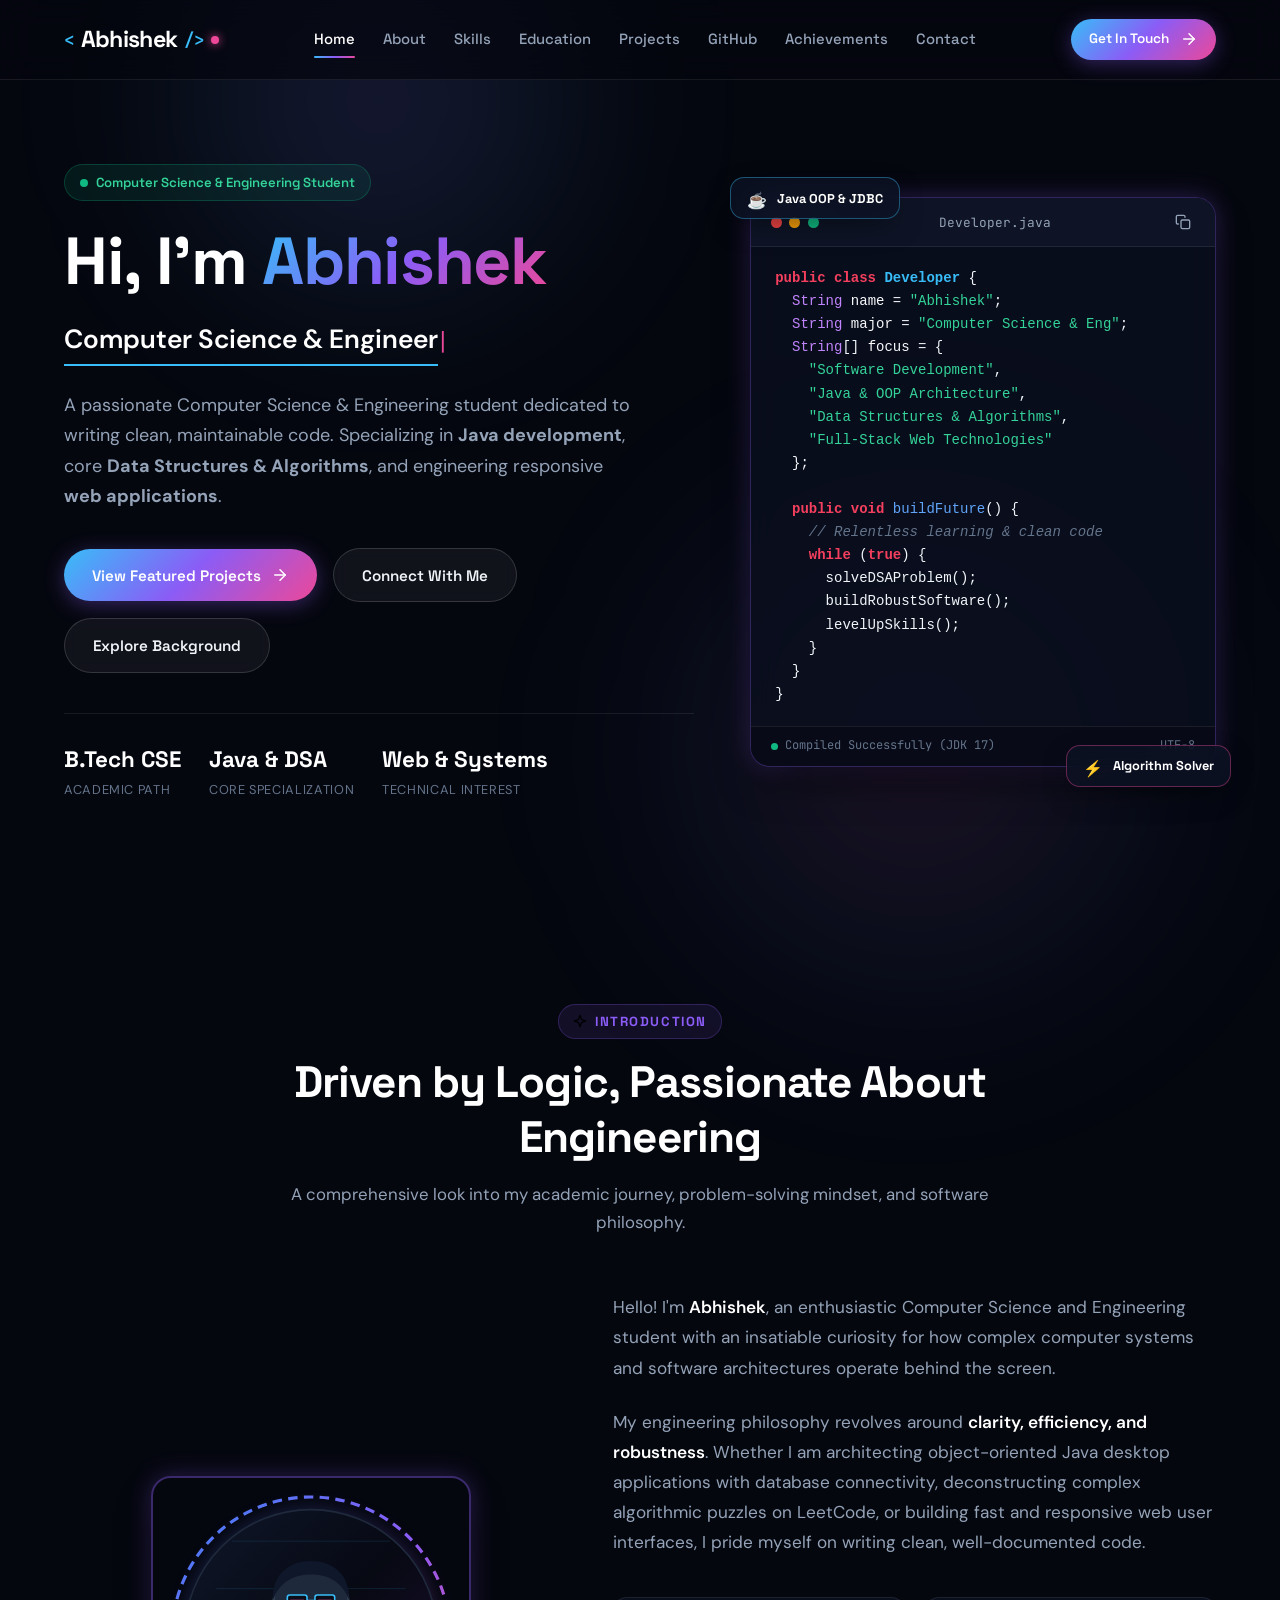
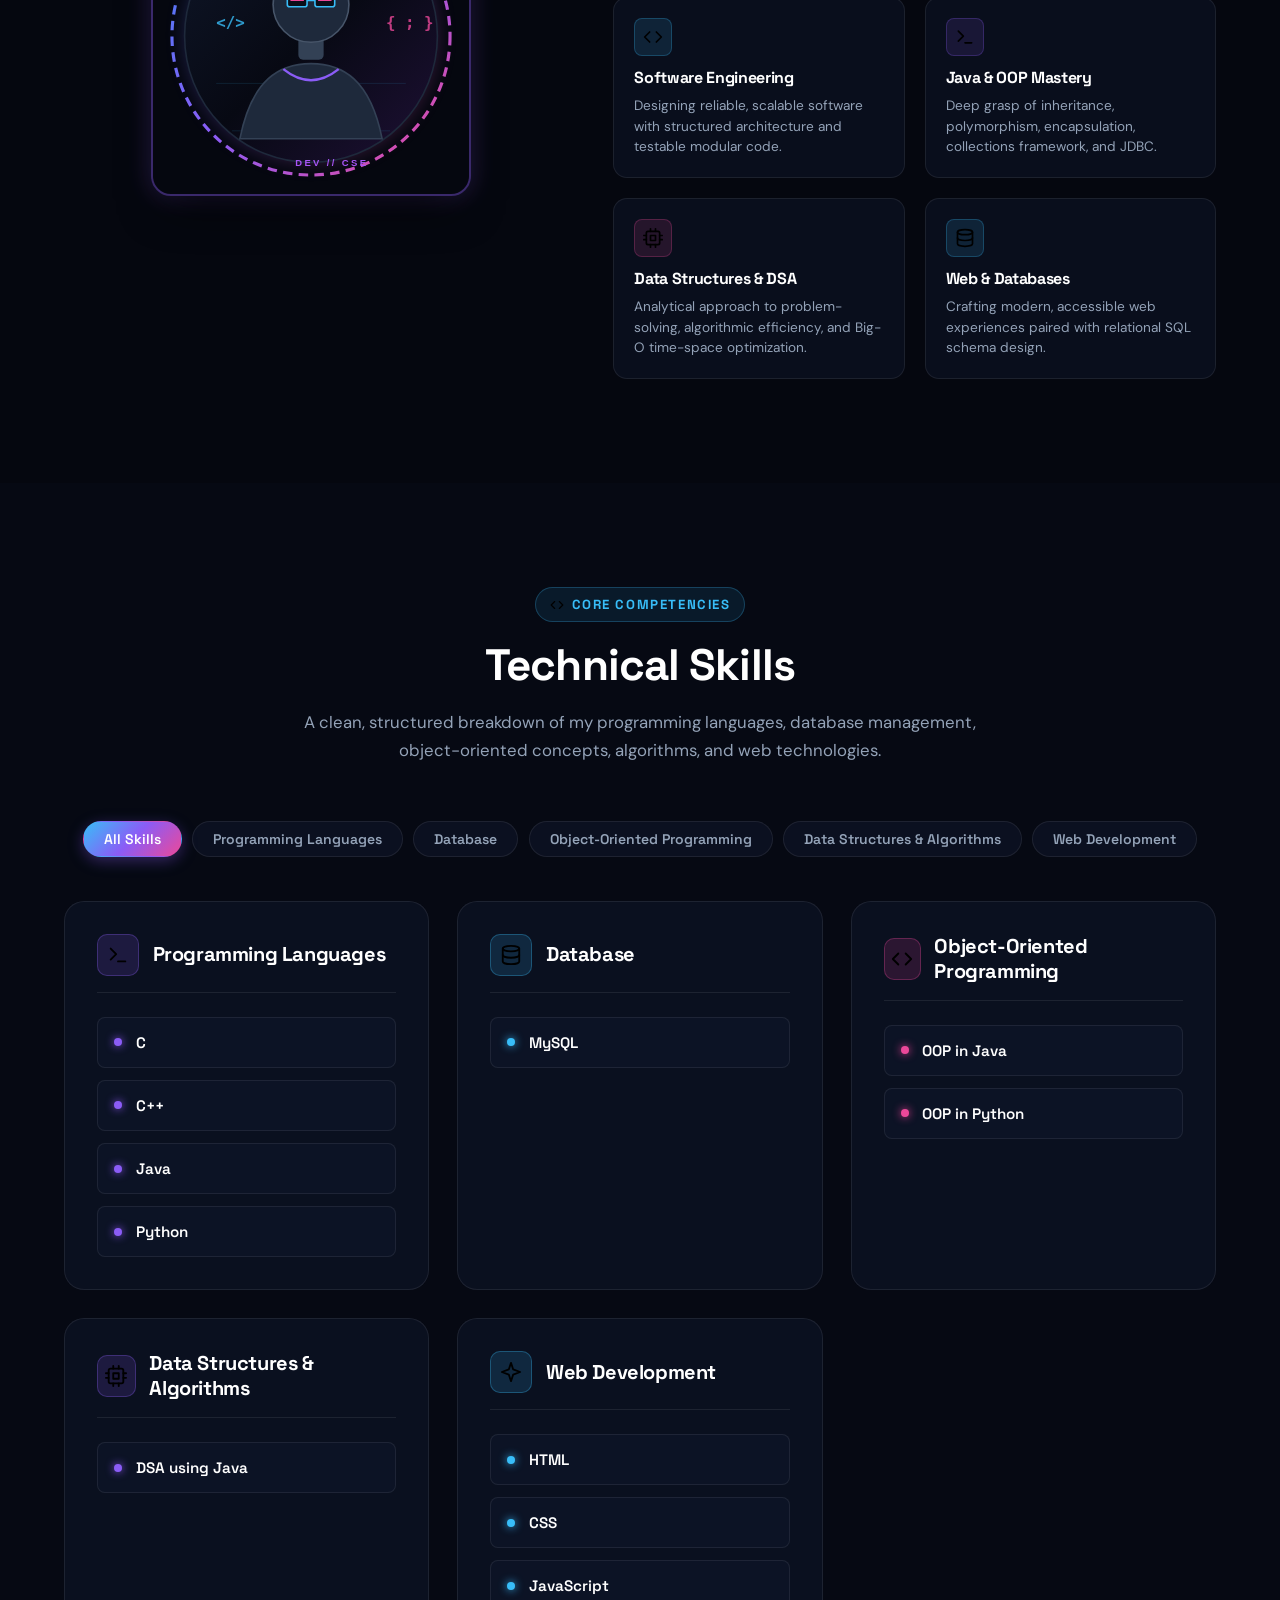
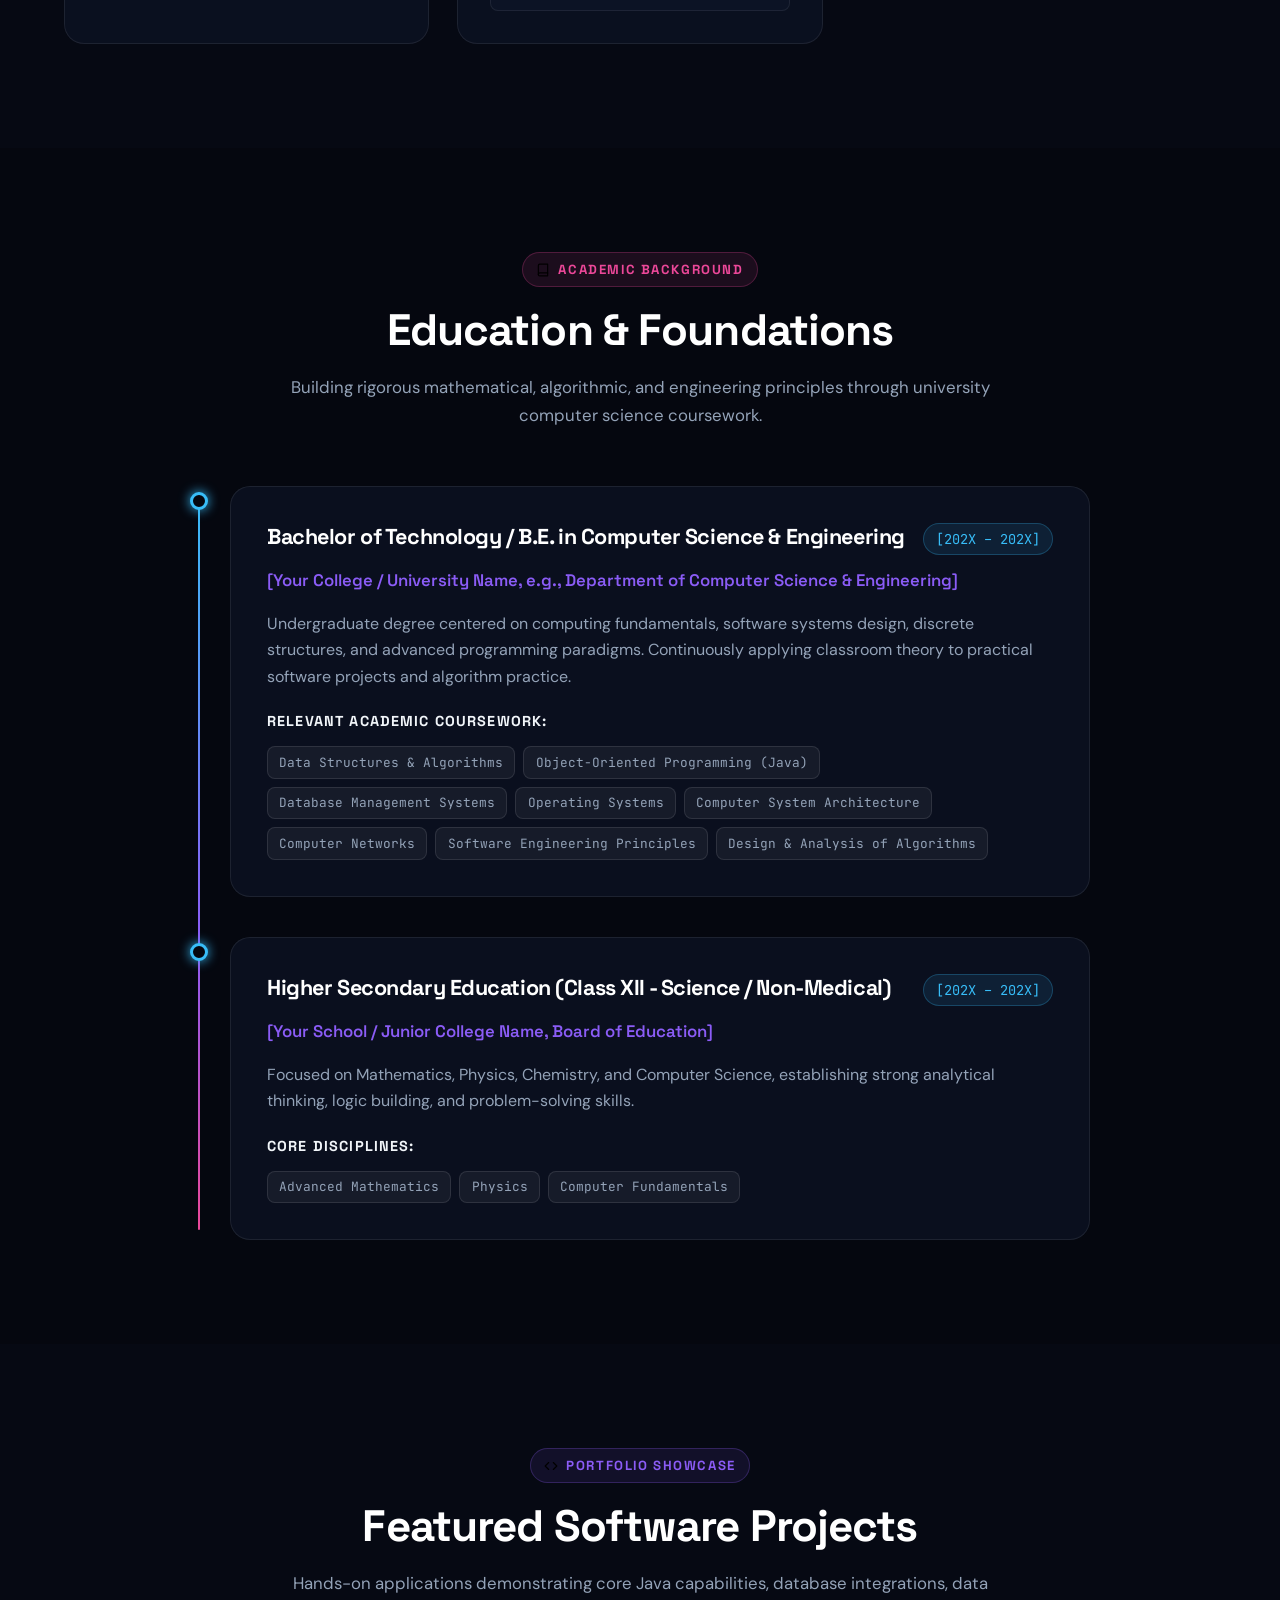
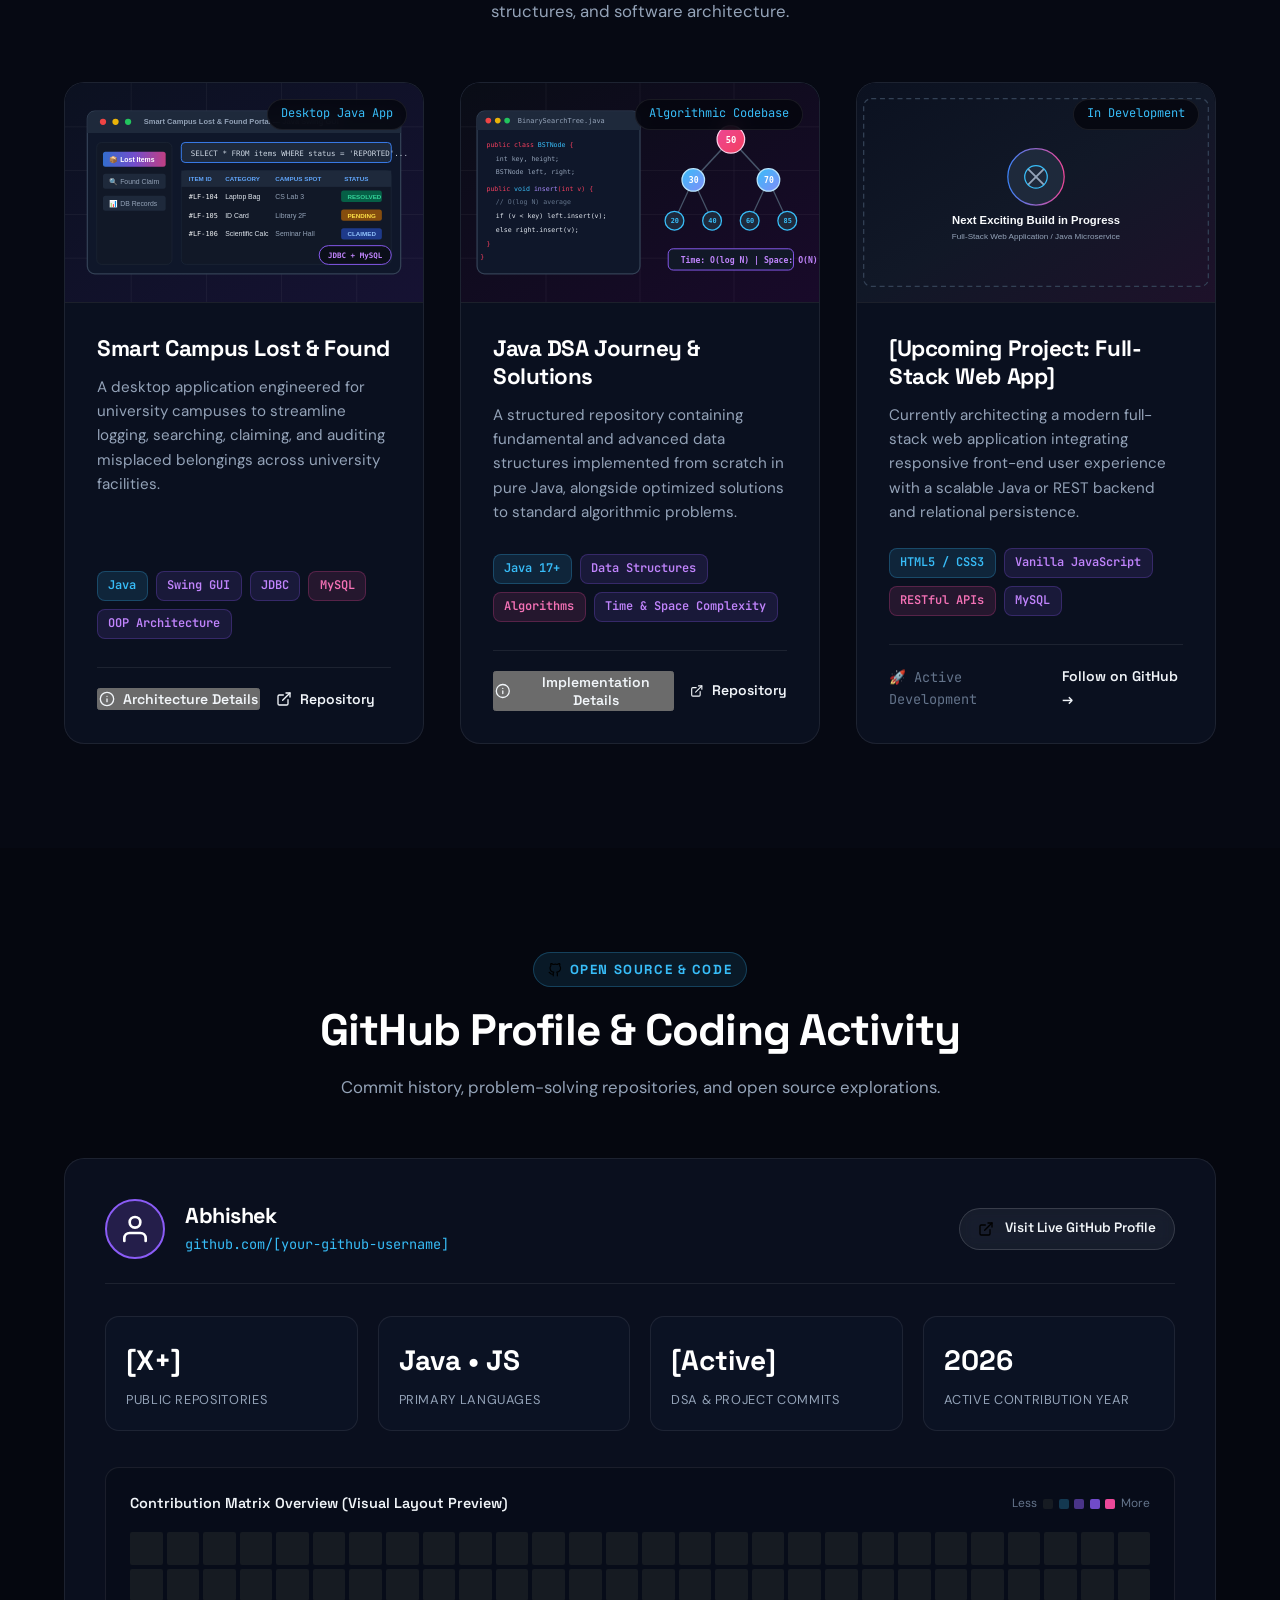
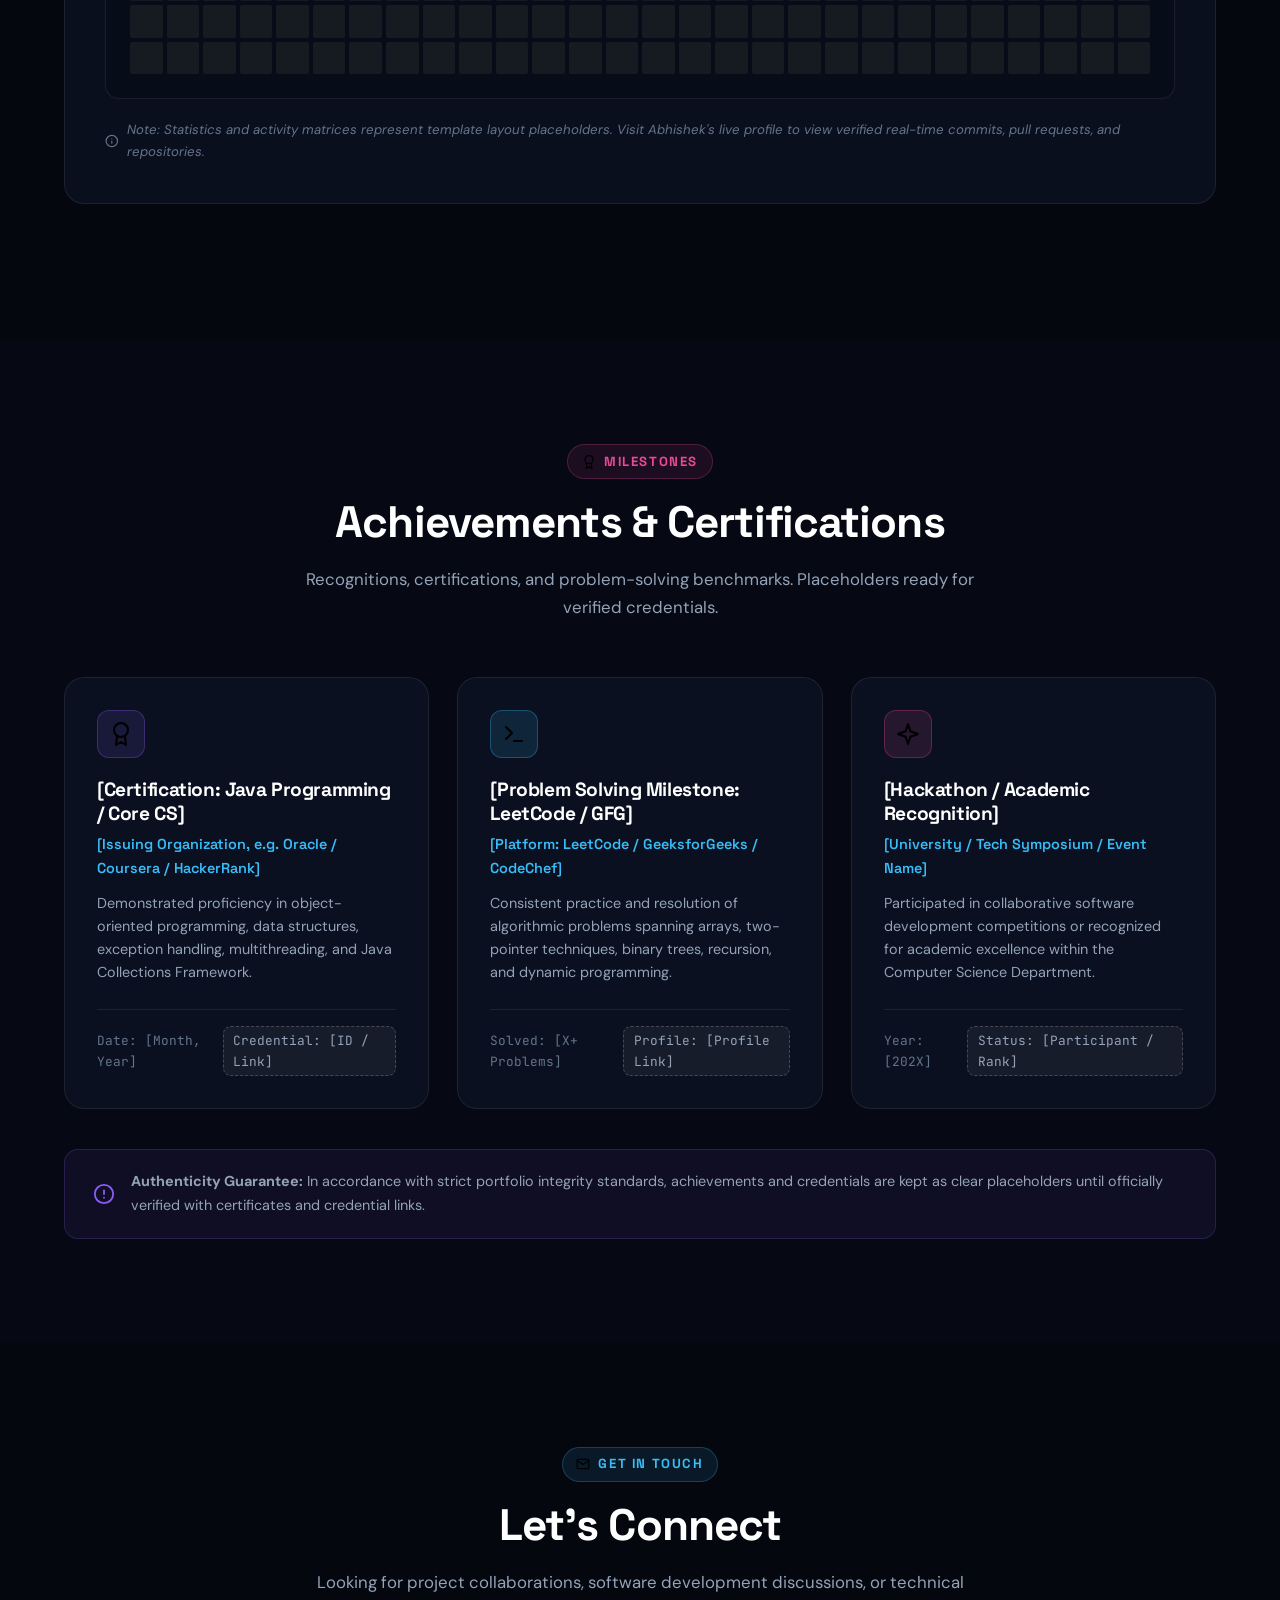
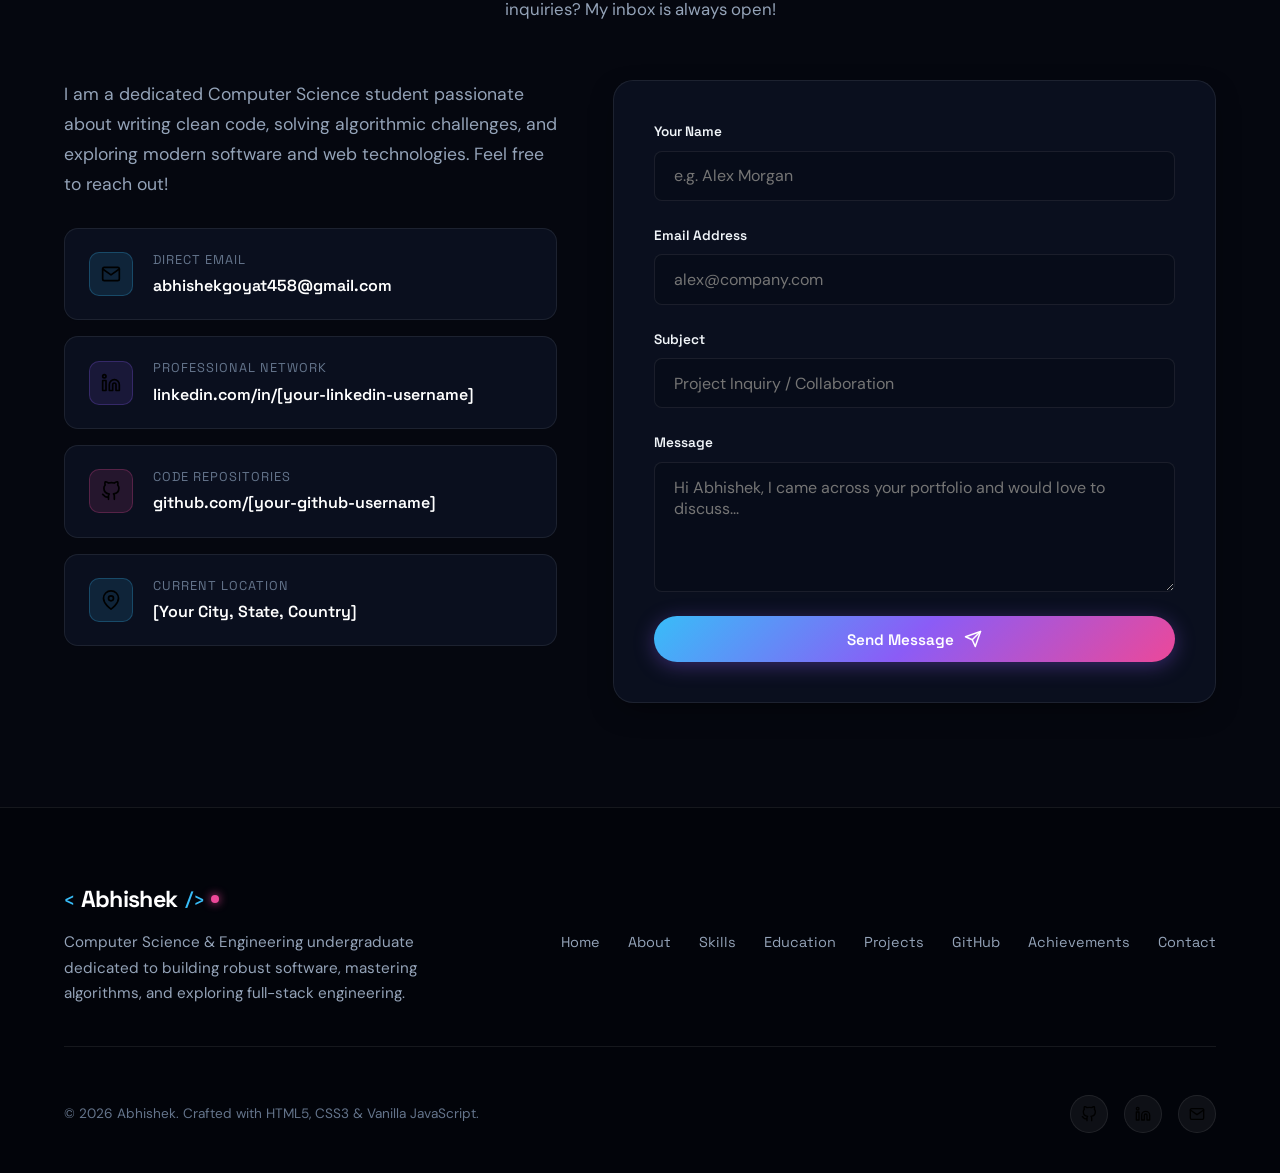
==== commit 50d5d286: "update: refine skills to exact 5 categories and remove internship content" ====
--- a/index.html
+++ b/index.html
@@ -121,10 +121,10 @@
         <div class="hero-grid">
           <!-- Left Column: Hero Text Content -->
           <div class="hero-content reveal">
-            <!-- Availability Badge -->
+            <!-- Status Badge -->
             <div class="status-badge">
               <span class="pulse-dot"></span>
-              <span>Available for Software Engineering Internships</span>
+              <span>Computer Science &amp; Engineering Student</span>
             </div>
 
             <!-- Main Headline -->
@@ -326,9 +326,9 @@
             <img src="assets/icons/code.svg" alt="" width="14" height="14">
             <span>Core Competencies</span>
           </div>
-          <h2 class="section-title">Technical Skills &amp; Proficiencies</h2>
+          <h2 class="section-title">Technical Skills</h2>
           <p class="section-description">
-            A structured breakdown of my programming languages, computer science foundations, web technologies, and developer tooling.
+            A clean, structured breakdown of my programming languages, database management, object-oriented concepts, algorithms, and web technologies.
           </p>
         </div>
 
@@ -336,9 +336,10 @@
         <div class="skills-filter-nav reveal">
           <button class="filter-btn active" data-filter="all">All Skills</button>
           <button class="filter-btn" data-filter="languages">Programming Languages</button>
-          <button class="filter-btn" data-filter="core-cs">Core Computer Science</button>
+          <button class="filter-btn" data-filter="database">Database</button>
+          <button class="filter-btn" data-filter="oop">Object-Oriented Programming</button>
+          <button class="filter-btn" data-filter="dsa">Data Structures &amp; Algorithms</button>
           <button class="filter-btn" data-filter="web">Web Development</button>
-          <button class="filter-btn" data-filter="tools">Tools &amp; Databases</button>
         </div>
 
         <!-- Skills Grid Cards -->
@@ -351,198 +352,98 @@
               </div>
               <h3 class="skill-cat-title">Programming Languages</h3>
             </div>
-            <div class="skill-items-list">
-              <div class="skill-item">
-                <div class="skill-info">
-                  <span>Java (Core &amp; Advanced)</span>
-                  <span class="skill-level-tag">Advanced / Primary</span>
-                </div>
-                <div class="skill-bar-bg">
-                  <div class="skill-bar-progress" style="width: 90%;"></div>
-                </div>
-              </div>
-
-              <div class="skill-item">
-                <div class="skill-info">
-                  <span>C / C++</span>
-                  <span class="skill-level-tag">Academic Foundations</span>
-                </div>
-                <div class="skill-bar-bg">
-                  <div class="skill-bar-progress" style="width: 78%;"></div>
-                </div>
-              </div>
-
-              <div class="skill-item">
-                <div class="skill-info">
-                  <span>SQL (Structured Query Lang)</span>
-                  <span class="skill-level-tag">Proficient</span>
-                </div>
-                <div class="skill-bar-bg">
-                  <div class="skill-bar-progress" style="width: 82%;"></div>
-                </div>
-              </div>
-
-              <div class="skill-item">
-                <div class="skill-info">
-                  <span>JavaScript (ES6+)</span>
-                  <span class="skill-level-tag">Intermediate</span>
-                </div>
-                <div class="skill-bar-bg">
-                  <div class="skill-bar-progress" style="width: 80%;"></div>
-                </div>
-              </div>
-            </div>
-          </div>
-
-          <!-- Card 2: Core Computer Science Foundations -->
-          <div class="skill-category-card reveal reveal-delay-1" data-category="core-cs">
+            <div class="skill-items-clean">
+              <div class="skill-clean-item">
+                <span class="skill-bullet-dot purple"></span>
+                <span class="skill-clean-name">C</span>
+              </div>
+              <div class="skill-clean-item">
+                <span class="skill-bullet-dot purple"></span>
+                <span class="skill-clean-name">C++</span>
+              </div>
+              <div class="skill-clean-item">
+                <span class="skill-bullet-dot purple"></span>
+                <span class="skill-clean-name">Java</span>
+              </div>
+              <div class="skill-clean-item">
+                <span class="skill-bullet-dot purple"></span>
+                <span class="skill-clean-name">Python</span>
+              </div>
+            </div>
+          </div>
+
+          <!-- Card 2: Database -->
+          <div class="skill-category-card reveal reveal-delay-1" data-category="database">
             <div class="skill-cat-header">
               <div class="skill-cat-icon blue">
-                <img src="assets/icons/cpu.svg" alt="" width="22" height="22">
-              </div>
-              <h3 class="skill-cat-title">Core Computer Science</h3>
-            </div>
-            <div class="skill-items-list">
-              <div class="skill-item">
-                <div class="skill-info">
-                  <span>Data Structures &amp; Algorithms</span>
-                  <span class="skill-level-tag">High Focus</span>
-                </div>
-                <div class="skill-bar-bg">
-                  <div class="skill-bar-progress" style="width: 88%;"></div>
-                </div>
-              </div>
-
-              <div class="skill-item">
-                <div class="skill-info">
-                  <span>Object-Oriented Programming (OOP)</span>
-                  <span class="skill-level-tag">Advanced</span>
-                </div>
-                <div class="skill-bar-bg">
-                  <div class="skill-bar-progress" style="width: 92%;"></div>
-                </div>
-              </div>
-
-              <div class="skill-item">
-                <div class="skill-info">
-                  <span>Database Management (DBMS)</span>
-                  <span class="skill-level-tag">Relational Models</span>
-                </div>
-                <div class="skill-bar-bg">
-                  <div class="skill-bar-progress" style="width: 84%;"></div>
-                </div>
-              </div>
-
-              <div class="skill-item">
-                <div class="skill-info">
-                  <span>Operating Systems &amp; Networks</span>
-                  <span class="skill-level-tag">Core Concepts</span>
-                </div>
-                <div class="skill-bar-bg">
-                  <div class="skill-bar-progress" style="width: 78%;"></div>
-                </div>
-              </div>
-            </div>
-          </div>
-
-          <!-- Card 3: Web Development -->
-          <div class="skill-category-card reveal reveal-delay-2" data-category="web">
+                <img src="assets/icons/database.svg" alt="" width="22" height="22">
+              </div>
+              <h3 class="skill-cat-title">Database</h3>
+            </div>
+            <div class="skill-items-clean">
+              <div class="skill-clean-item">
+                <span class="skill-bullet-dot"></span>
+                <span class="skill-clean-name">MySQL</span>
+              </div>
+            </div>
+          </div>
+
+          <!-- Card 3: Object-Oriented Programming -->
+          <div class="skill-category-card reveal reveal-delay-2" data-category="oop">
             <div class="skill-cat-header">
               <div class="skill-cat-icon pink">
                 <img src="assets/icons/code.svg" alt="" width="22" height="22">
               </div>
-              <h3 class="skill-cat-title">Web Development</h3>
-            </div>
-            <div class="skill-items-list">
-              <div class="skill-item">
-                <div class="skill-info">
-                  <span>HTML5 (Semantic &amp; Accessible)</span>
-                  <span class="skill-level-tag">Proficient</span>
-                </div>
-                <div class="skill-bar-bg">
-                  <div class="skill-bar-progress" style="width: 90%;"></div>
-                </div>
-              </div>
-
-              <div class="skill-item">
-                <div class="skill-info">
-                  <span>CSS3 (Flexbox, Grid, Animations)</span>
-                  <span class="skill-level-tag">Proficient</span>
-                </div>
-                <div class="skill-bar-bg">
-                  <div class="skill-bar-progress" style="width: 86%;"></div>
-                </div>
-              </div>
-
-              <div class="skill-item">
-                <div class="skill-info">
-                  <span>DOM Manipulation &amp; Events</span>
-                  <span class="skill-level-tag">Intermediate</span>
-                </div>
-                <div class="skill-bar-bg">
-                  <div class="skill-bar-progress" style="width: 82%;"></div>
-                </div>
-              </div>
-
-              <div class="skill-item">
-                <div class="skill-info">
-                  <span>REST APIs &amp; Async Fetch</span>
-                  <span class="skill-level-tag">Working Knowledge</span>
-                </div>
-                <div class="skill-bar-bg">
-                  <div class="skill-bar-progress" style="width: 76%;"></div>
-                </div>
-              </div>
-            </div>
-          </div>
-
-          <!-- Card 4: Tools & Platforms -->
-          <div class="skill-category-card reveal reveal-delay-3" data-category="tools">
+              <h3 class="skill-cat-title">Object-Oriented Programming</h3>
+            </div>
+            <div class="skill-items-clean">
+              <div class="skill-clean-item">
+                <span class="skill-bullet-dot pink"></span>
+                <span class="skill-clean-name">OOP in Java</span>
+              </div>
+              <div class="skill-clean-item">
+                <span class="skill-bullet-dot pink"></span>
+                <span class="skill-clean-name">OOP in Python</span>
+              </div>
+            </div>
+          </div>
+
+          <!-- Card 4: Data Structures & Algorithms -->
+          <div class="skill-category-card reveal reveal-delay-3" data-category="dsa">
             <div class="skill-cat-header">
               <div class="skill-cat-icon purple">
-                <img src="assets/icons/database.svg" alt="" width="22" height="22">
-              </div>
-              <h3 class="skill-cat-title">Tools &amp; Environments</h3>
-            </div>
-            <div class="skill-items-list">
-              <div class="skill-item">
-                <div class="skill-info">
-                  <span>Git Version Control &amp; GitHub</span>
-                  <span class="skill-level-tag">Daily Driver</span>
-                </div>
-                <div class="skill-bar-bg">
-                  <div class="skill-bar-progress" style="width: 88%;"></div>
-                </div>
-              </div>
-
-              <div class="skill-item">
-                <div class="skill-info">
-                  <span>MySQL Database Server</span>
-                  <span class="skill-level-tag">Proficient</span>
-                </div>
-                <div class="skill-bar-bg">
-                  <div class="skill-bar-progress" style="width: 84%;"></div>
-                </div>
-              </div>
-
-              <div class="skill-item">
-                <div class="skill-info">
-                  <span>IntelliJ IDEA &amp; VS Code</span>
-                  <span class="skill-level-tag">Development IDEs</span>
-                </div>
-                <div class="skill-bar-bg">
-                  <div class="skill-bar-progress" style="width: 90%;"></div>
-                </div>
-              </div>
-
-              <div class="skill-item">
-                <div class="skill-info">
-                  <span>Command Line &amp; PowerShell / Bash</span>
-                  <span class="skill-level-tag">Intermediate</span>
-                </div>
-                <div class="skill-bar-bg">
-                  <div class="skill-bar-progress" style="width: 80%;"></div>
-                </div>
+                <img src="assets/icons/cpu.svg" alt="" width="22" height="22">
+              </div>
+              <h3 class="skill-cat-title">Data Structures &amp; Algorithms</h3>
+            </div>
+            <div class="skill-items-clean">
+              <div class="skill-clean-item">
+                <span class="skill-bullet-dot purple"></span>
+                <span class="skill-clean-name">DSA using Java</span>
+              </div>
+            </div>
+          </div>
+
+          <!-- Card 5: Web Development -->
+          <div class="skill-category-card reveal" data-category="web">
+            <div class="skill-cat-header">
+              <div class="skill-cat-icon blue">
+                <img src="assets/icons/sparkles.svg" alt="" width="22" height="22">
+              </div>
+              <h3 class="skill-cat-title">Web Development</h3>
+            </div>
+            <div class="skill-items-clean">
+              <div class="skill-clean-item">
+                <span class="skill-bullet-dot"></span>
+                <span class="skill-clean-name">HTML</span>
+              </div>
+              <div class="skill-clean-item">
+                <span class="skill-bullet-dot"></span>
+                <span class="skill-clean-name">CSS</span>
+              </div>
+              <div class="skill-clean-item">
+                <span class="skill-bullet-dot"></span>
+                <span class="skill-clean-name">JavaScript</span>
               </div>
             </div>
           </div>
@@ -950,9 +851,9 @@
             <img src="assets/icons/mail.svg" alt="" width="14" height="14">
             <span>Get In Touch</span>
           </div>
-          <h2 class="section-title">Let's Discuss Opportunities</h2>
+          <h2 class="section-title">Let's Connect</h2>
           <p class="section-description">
-            Looking for software engineering internships, open-source collaborations, or discussions on Java &amp; DSA? My inbox is always open!
+            Looking for project collaborations, software development discussions, or technical inquiries? My inbox is always open!
           </p>
         </div>
 
@@ -960,7 +861,7 @@
           <!-- Left Column: Contact Cards Stack -->
           <div class="contact-info reveal">
             <p class="contact-lead">
-              I am actively seeking <strong>software engineering internship</strong> opportunities for 2026/2027 where I can contribute to meaningful codebases and grow under experienced engineering mentorship.
+              I am a dedicated Computer Science student passionate about writing clean code, solving algorithmic challenges, and exploring modern software and web technologies. Feel free to reach out!
             </p>
 
             <div class="contact-cards-stack">
@@ -1027,7 +928,7 @@
 
               <div class="form-group">
                 <label for="senderSubject" class="form-label">Subject</label>
-                <input type="text" id="senderSubject" class="form-control" placeholder="Internship Opportunity / Project Inquiry" required>
+                <input type="text" id="senderSubject" class="form-control" placeholder="Project Inquiry / Collaboration" required>
                 <span class="error-msg">Please specify a subject for your message.</span>
               </div>
 
--- a/css/style.css
+++ b/css/style.css
@@ -1064,47 +1064,58 @@
   color: #ffffff;
 }
 
-.skill-items-list {
+.skill-items-clean {
   display: flex;
   flex-direction: column;
-  gap: 1.15rem;
-}
-
-.skill-item {
-  display: flex;
-  flex-direction: column;
-  gap: 0.4rem;
-}
-
-.skill-info {
-  display: flex;
-  justify-content: space-between;
-  align-items: center;
+  gap: 0.75rem;
+}
+
+.skill-clean-item {
+  display: flex;
+  align-items: center;
+  gap: 0.85rem;
+  padding: 0.75rem 1rem;
+  background: rgba(15, 23, 42, 0.55);
+  border: 1px solid var(--border-subtle);
+  border-radius: var(--radius-sm);
+  transition: all var(--transition-fast);
+}
+
+.skill-clean-item:hover {
+  background: rgba(20, 29, 54, 0.8);
+  border-color: var(--border-accent);
+  transform: translateX(4px);
+}
+
+.skill-bullet-dot {
+  width: 8px;
+  height: 8px;
+  border-radius: 50%;
+  background: var(--electric-blue);
+  box-shadow: 0 0 8px var(--electric-blue);
+  flex-shrink: 0;
+}
+
+.skill-bullet-dot.purple {
+  background: var(--vibrant-purple);
+  box-shadow: 0 0 8px var(--vibrant-purple);
+}
+
+.skill-bullet-dot.pink {
+  background: var(--vivid-pink);
+  box-shadow: 0 0 8px var(--vivid-pink);
+}
+
+.skill-bullet-dot.emerald {
+  background: var(--emerald-green);
+  box-shadow: 0 0 8px var(--emerald-green);
+}
+
+.skill-clean-name {
   font-family: var(--font-heading);
   font-size: 0.95rem;
   font-weight: 600;
   color: #ffffff;
-}
-
-.skill-level-tag {
-  font-size: 0.75rem;
-  color: var(--text-muted);
-  font-weight: 500;
-}
-
-.skill-bar-bg {
-  width: 100%;
-  height: 6px;
-  background: rgba(255, 255, 255, 0.08);
-  border-radius: var(--radius-full);
-  overflow: hidden;
-}
-
-.skill-bar-progress {
-  height: 100%;
-  border-radius: var(--radius-full);
-  background: var(--grad-primary);
-  transition: width 1.2s cubic-bezier(0.16, 1, 0.3, 1);
 }
 
 /* --------------------------------------------------------------------------
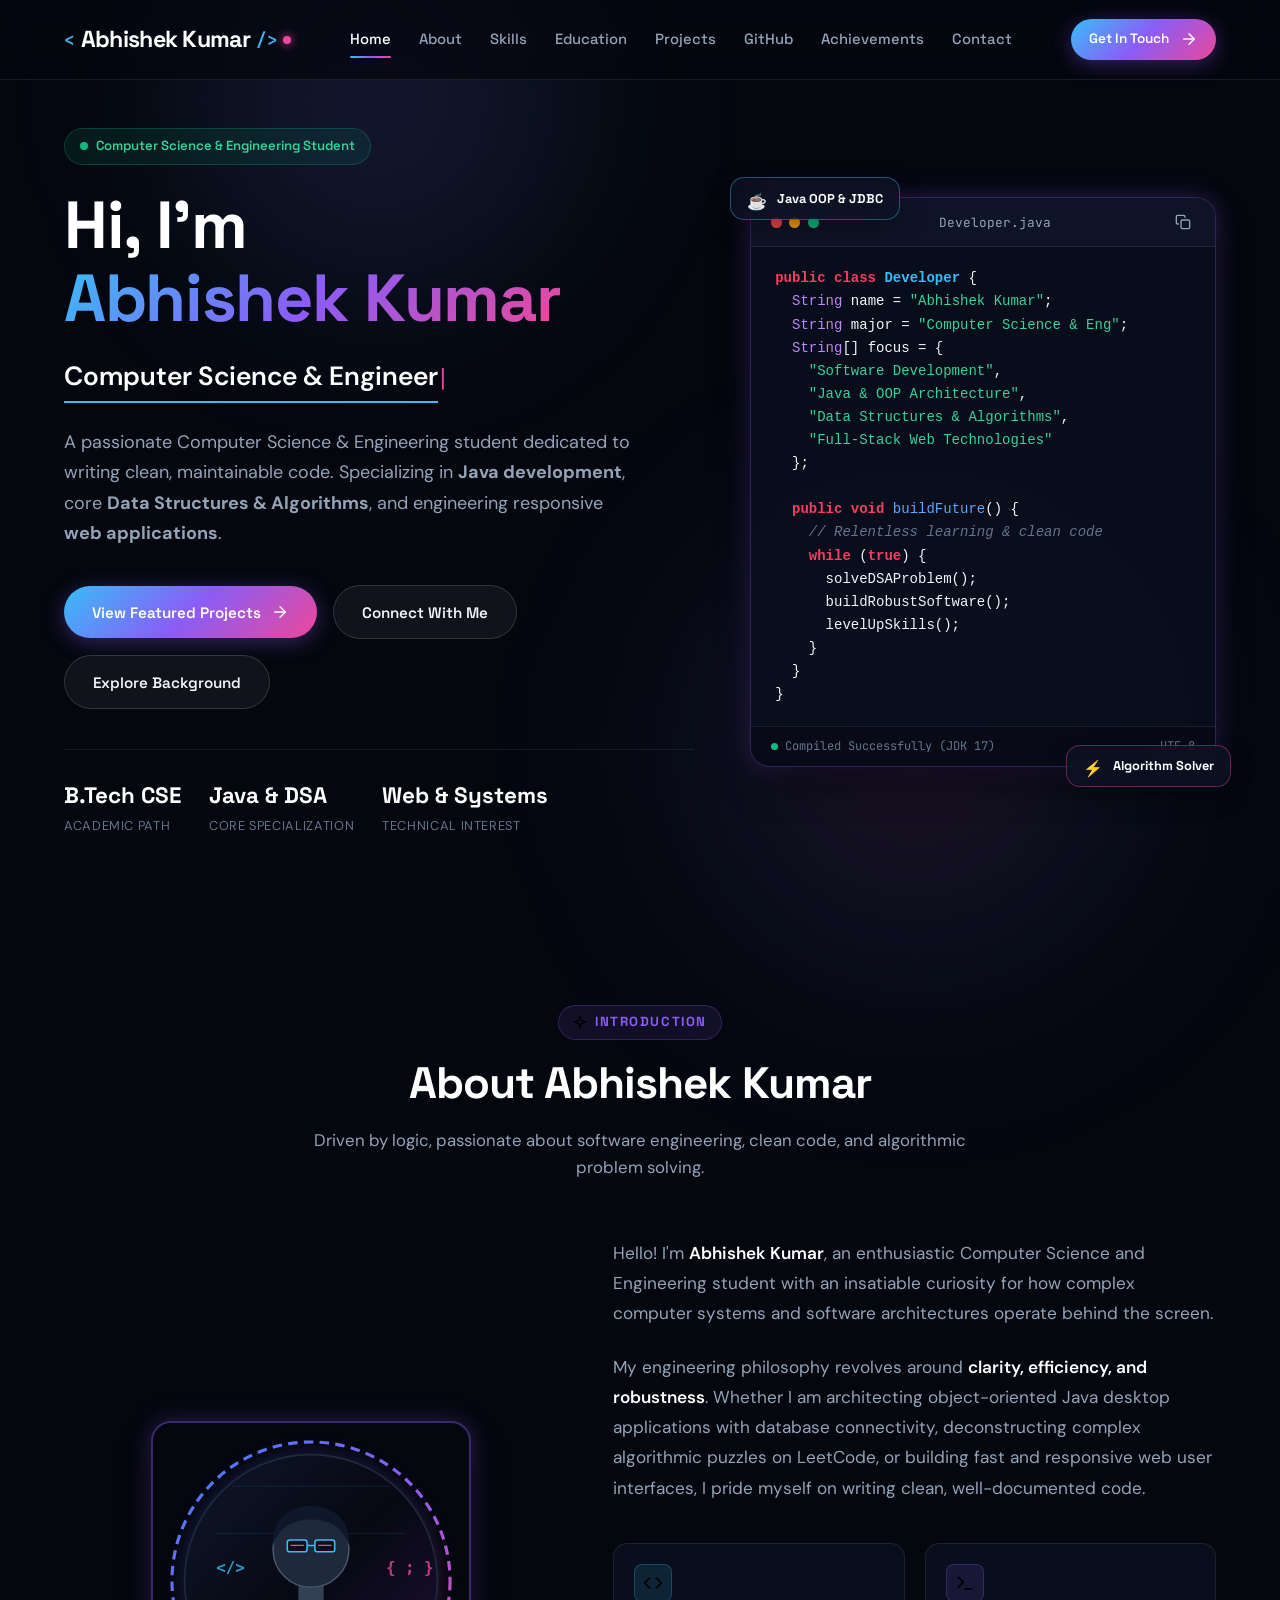
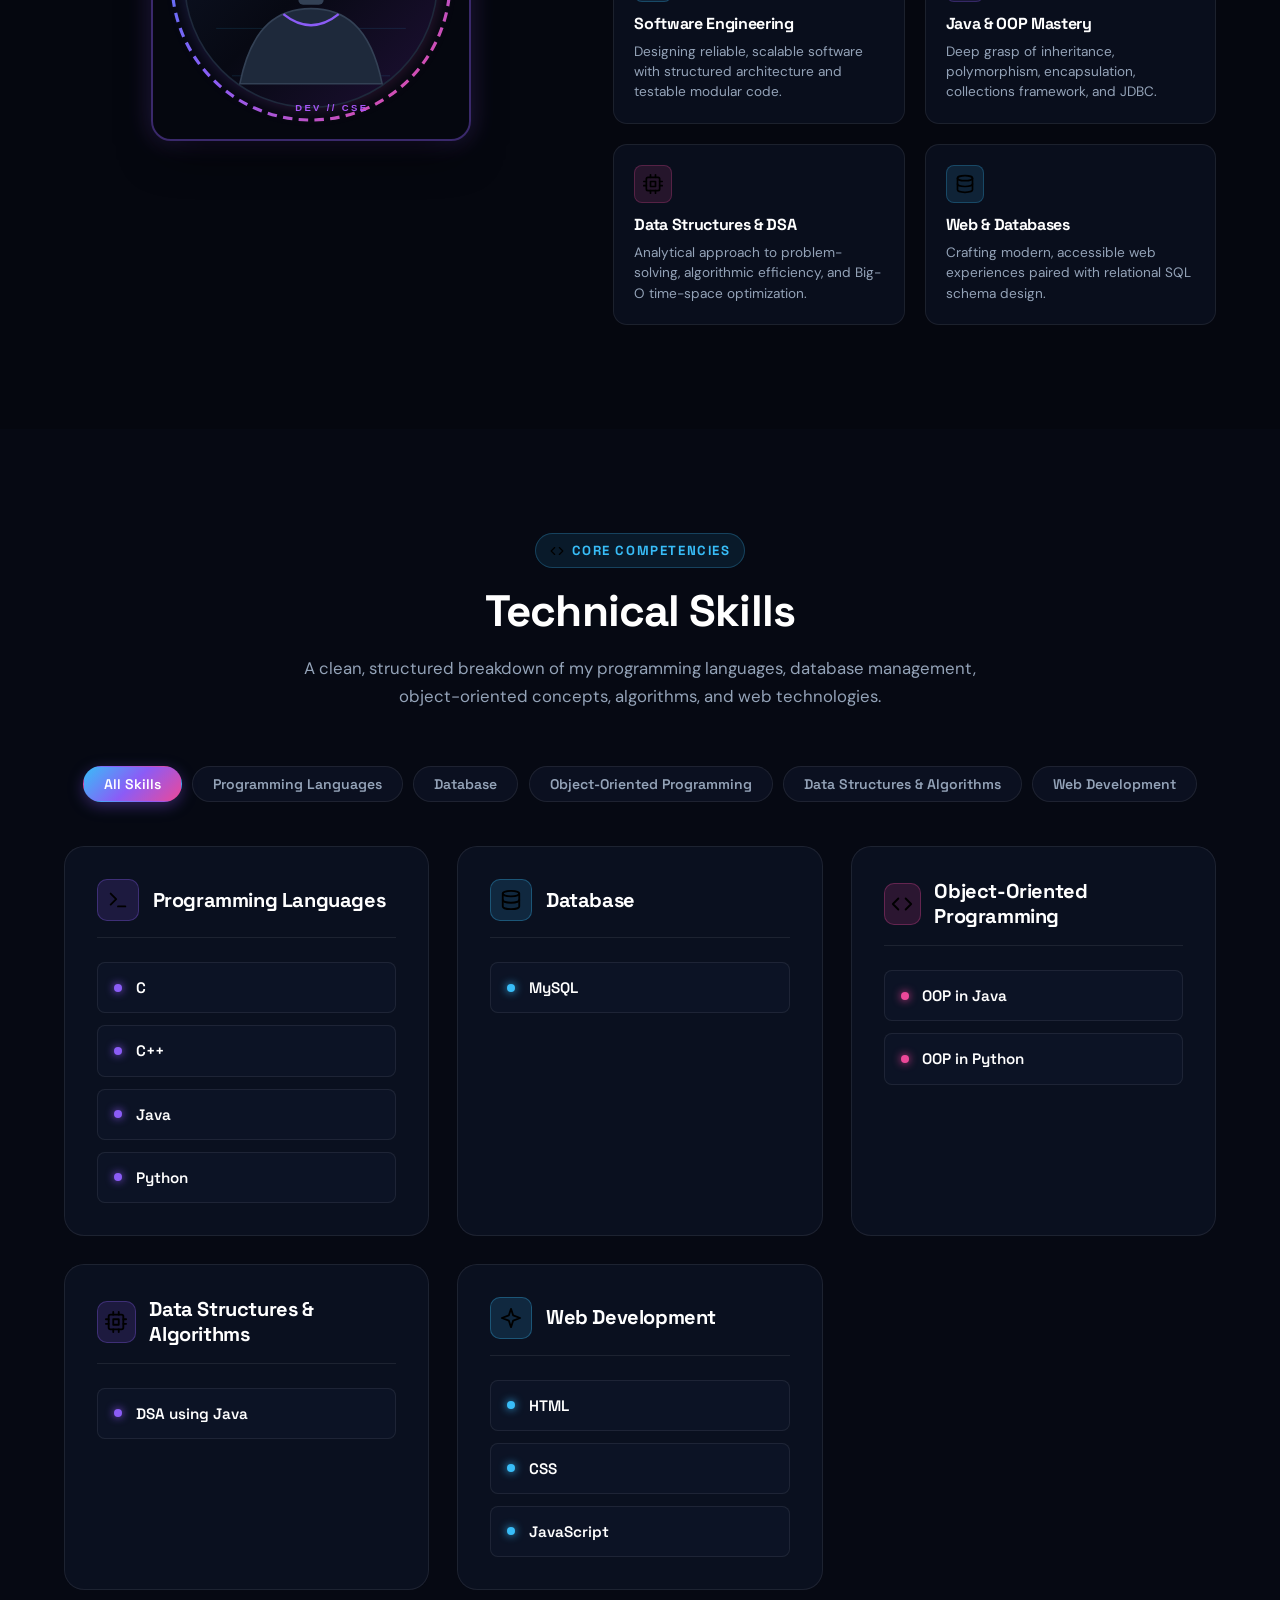
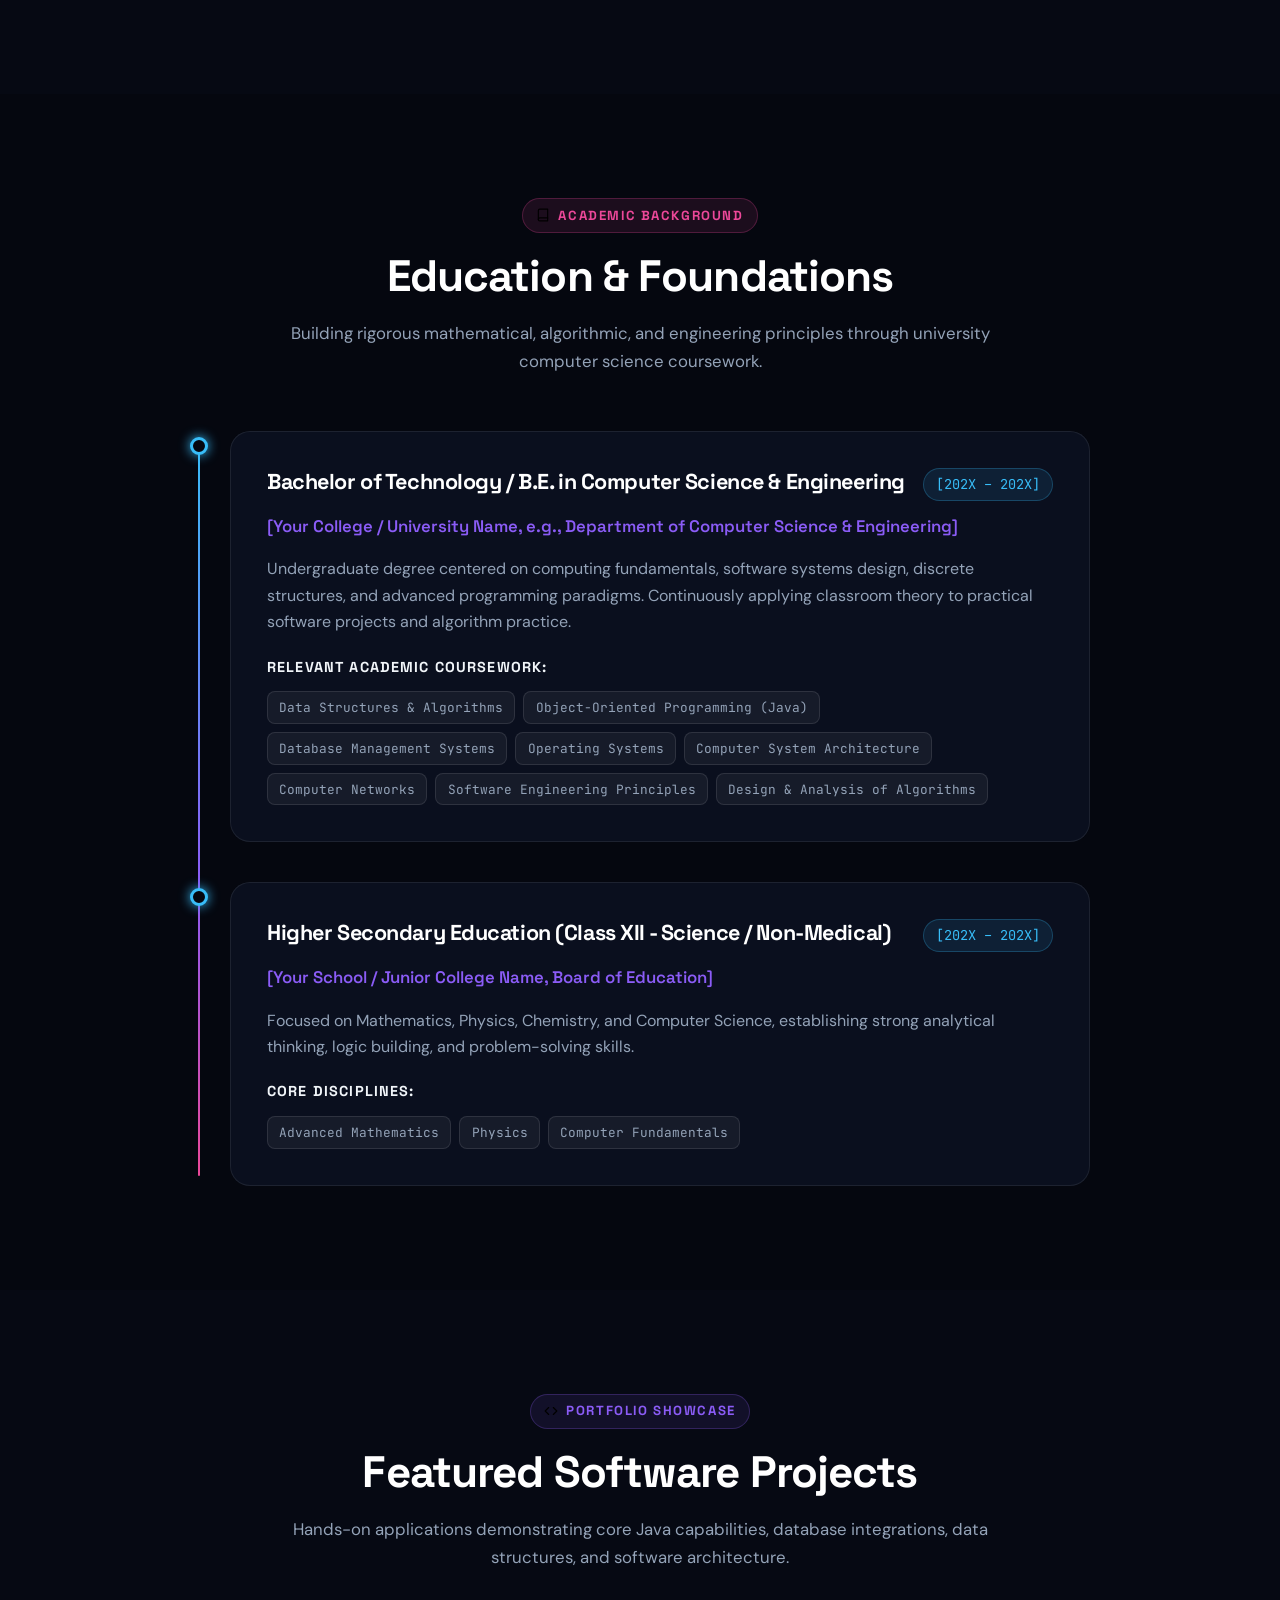
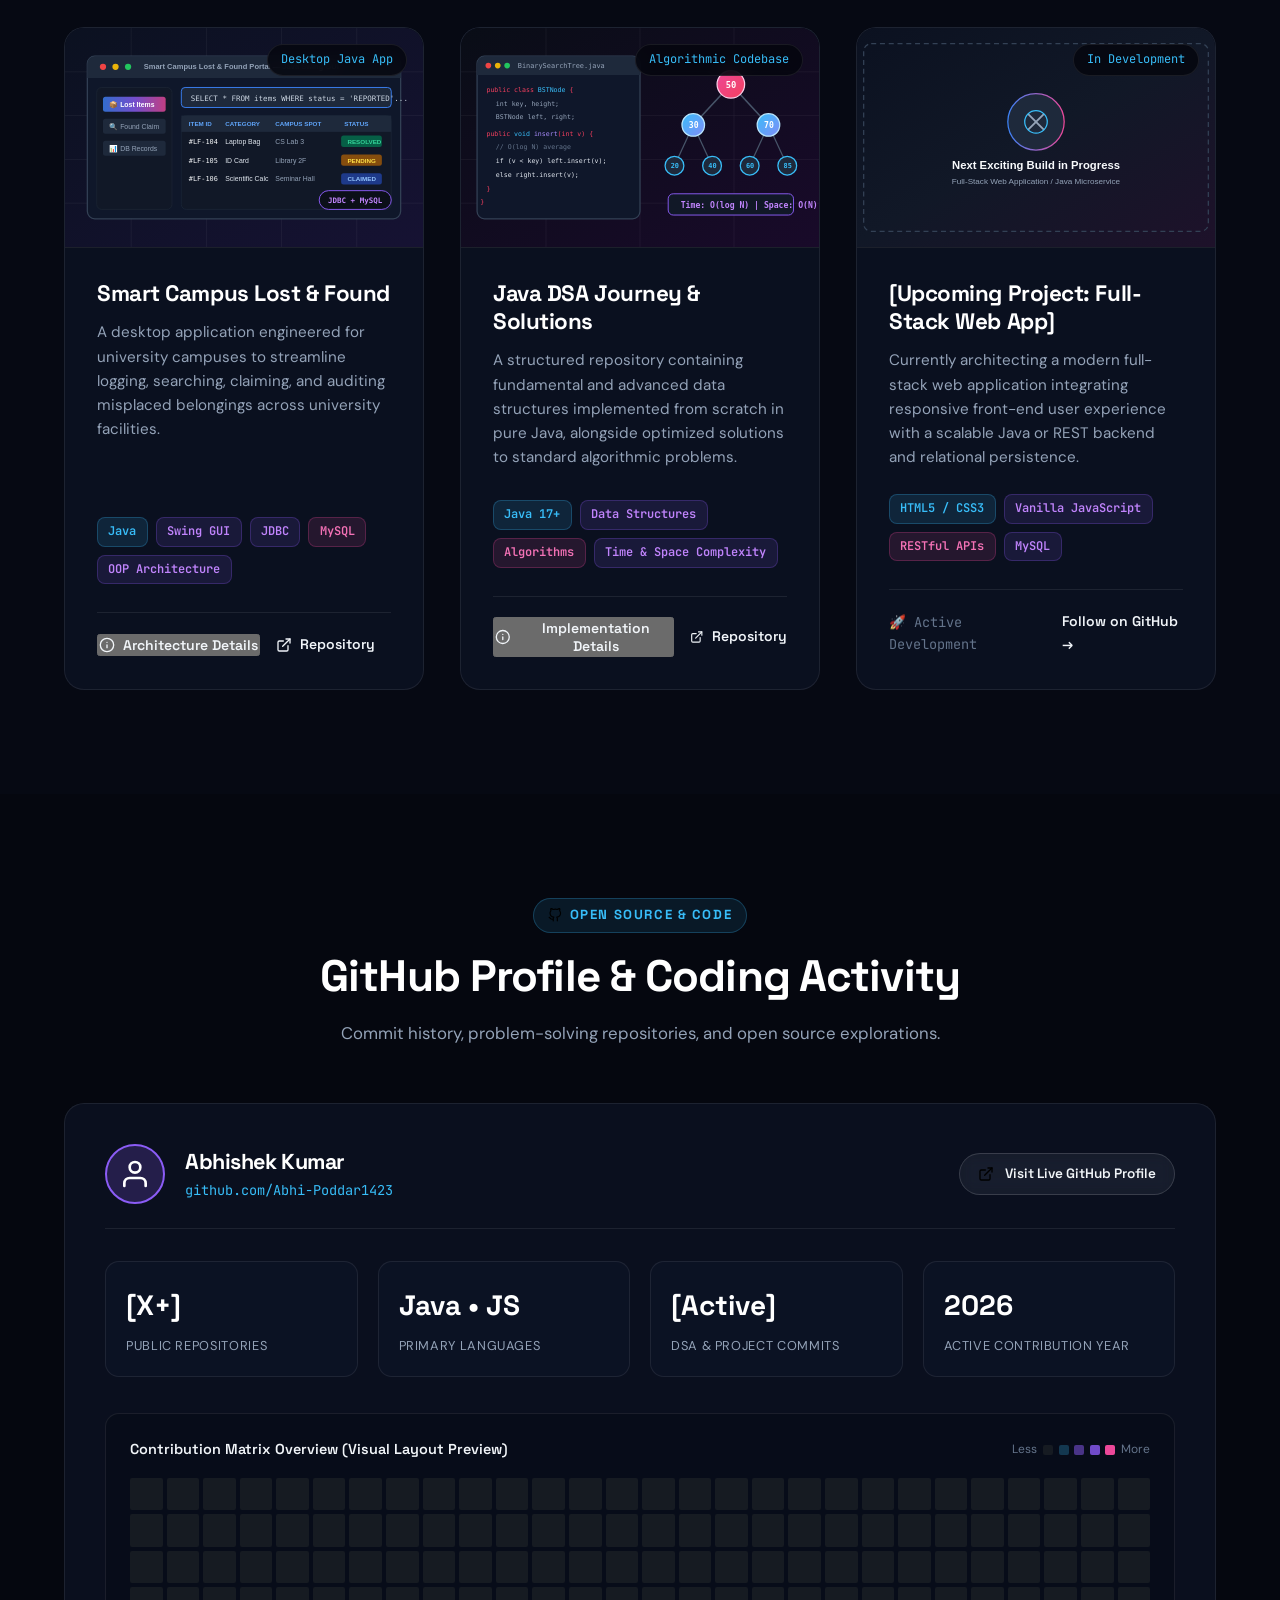
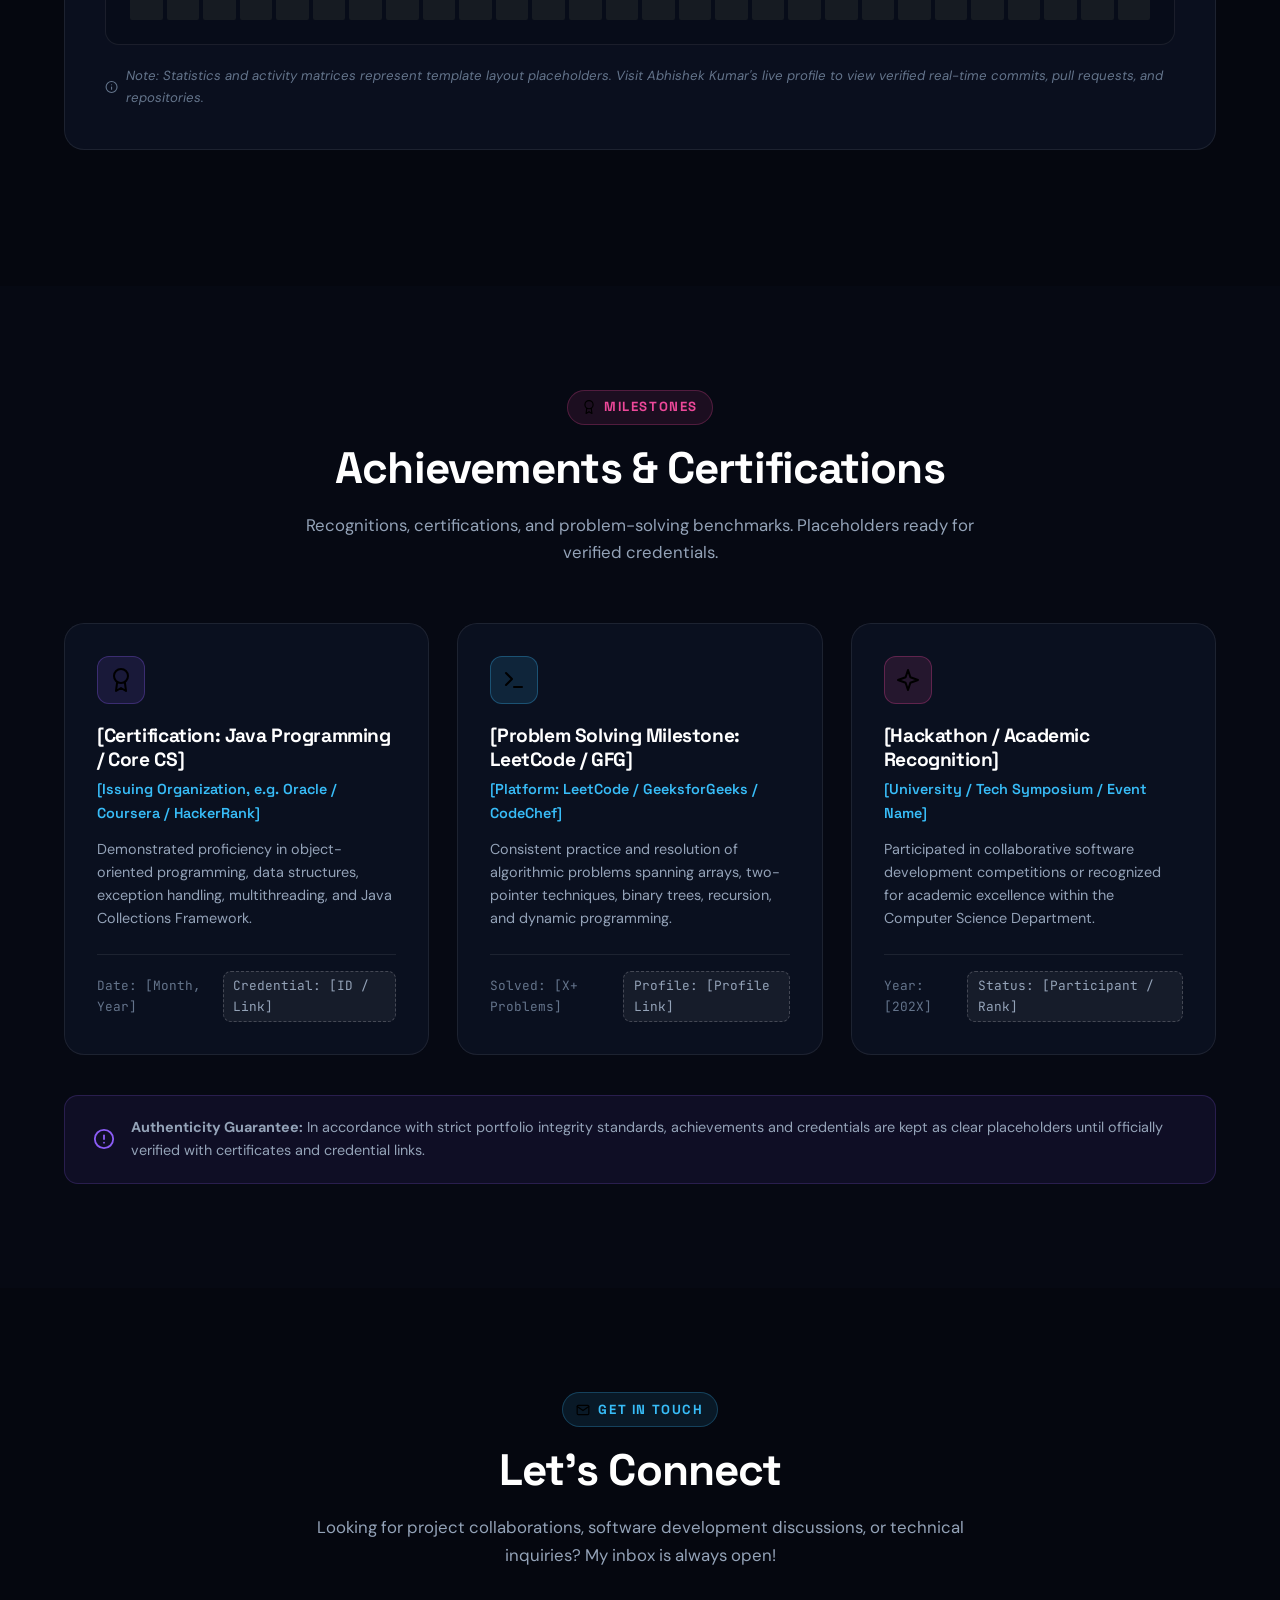
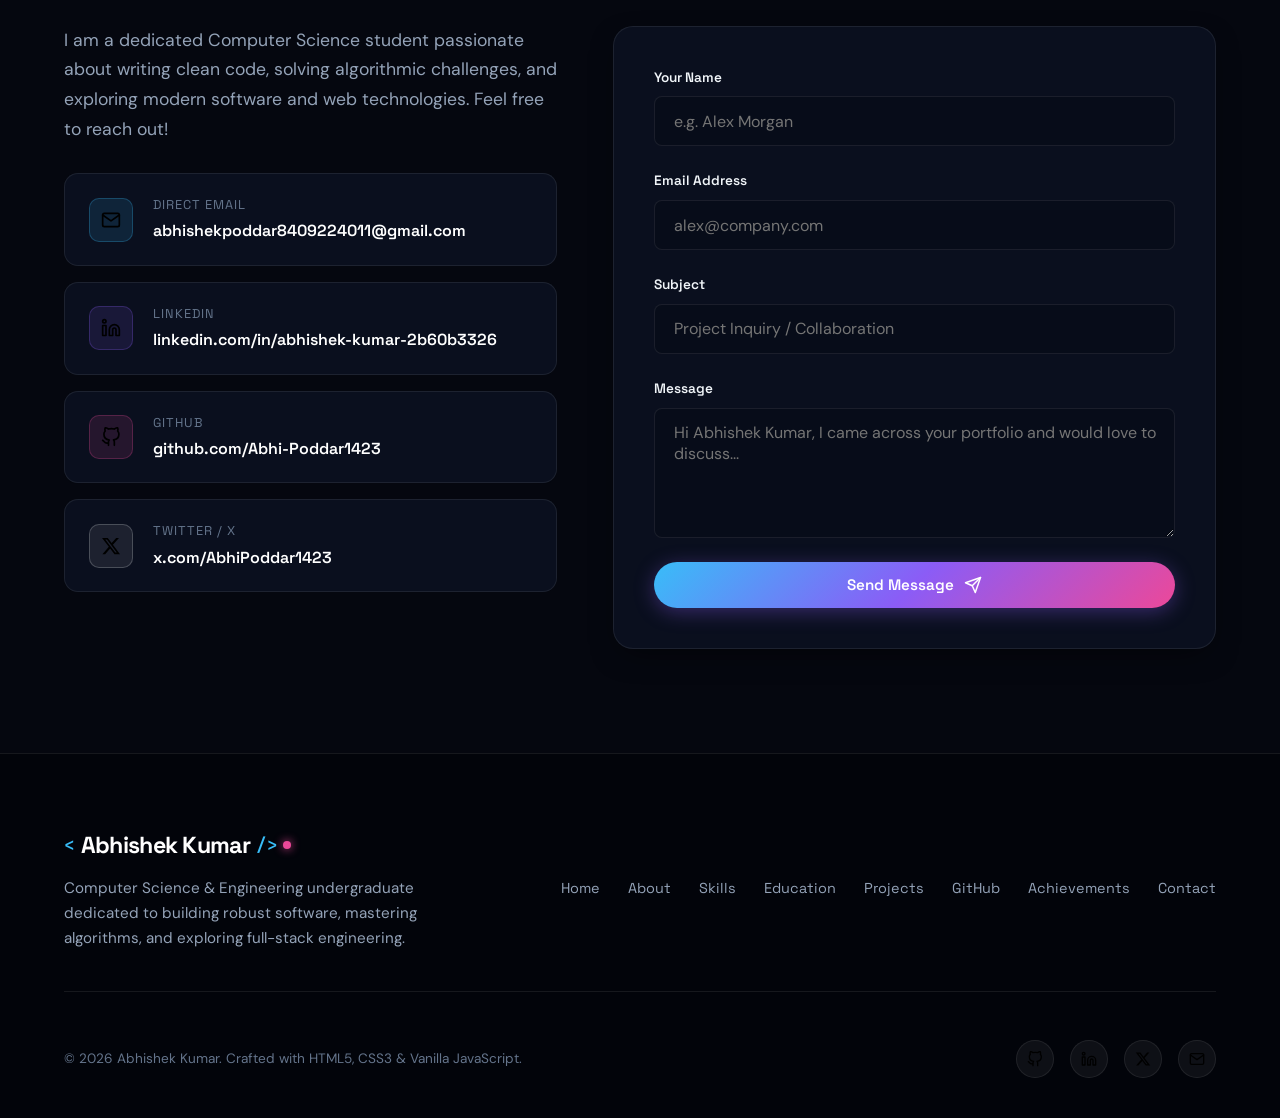
==== commit 96b25dab: "feat: update contact options with Twitter/X and set full display name to Abhishek Kumar" ====
--- a/index.html
+++ b/index.html
@@ -3,17 +3,17 @@
 <head>
   <meta charset="UTF-8">
   <meta name="viewport" content="width=device-width, initial-scale=1.0">
-  <title>Abhishek | Computer Science &amp; Engineering Portfolio | Software &amp; Java Developer</title>
+  <title>Abhishek Kumar | Computer Science &amp; Engineering Portfolio | Software &amp; Java Developer</title>
   
   <!-- SEO Meta Tags -->
-  <meta name="description" content="Portfolio of Abhishek, a Computer Science and Engineering student specializing in Software Development, Java programming, Data Structures &amp; Algorithms (DSA), and Modern Web Development.">
-  <meta name="keywords" content="Abhishek, Software Developer, Java Developer, DSA, Data Structures and Algorithms, Computer Science, Web Development, Portfolio">
-  <meta name="author" content="Abhishek">
+  <meta name="description" content="Portfolio of Abhishek Kumar, a Computer Science and Engineering student specializing in Software Development, Java programming, Data Structures &amp; Algorithms (DSA), and Modern Web Development.">
+  <meta name="keywords" content="Abhishek Kumar, Software Developer, Java Developer, DSA, Data Structures and Algorithms, Computer Science, Web Development, Portfolio">
+  <meta name="author" content="Abhishek Kumar">
   <meta name="theme-color" content="#05070f">
 
   <!-- Open Graph / Social Sharing -->
   <meta property="og:type" content="website">
-  <meta property="og:title" content="Abhishek | Computer Science &amp; Engineering Portfolio">
+  <meta property="og:title" content="Abhishek Kumar | Computer Science &amp; Engineering Portfolio">
   <meta property="og:description" content="Computer Science &amp; Engineering student passionate about Java, DSA, software development, and modern web applications.">
   <meta property="og:image" content="assets/images/avatar.svg">
 
@@ -33,8 +33,8 @@
   <header class="header" id="siteHeader">
     <div class="container header-container">
       <!-- Brand Logo -->
-      <a href="#home" class="brand-logo" aria-label="Abhishek - Home">
-        <span class="brand-code">&lt;</span>Abhishek<span class="brand-code">/&gt;</span>
+      <a href="#home" class="brand-logo" aria-label="Abhishek Kumar - Home">
+        <span class="brand-code">&lt;</span>Abhishek Kumar<span class="brand-code">/&gt;</span>
         <span class="brand-dot"></span>
       </a>
 
@@ -76,7 +76,7 @@
     <div>
       <div style="margin-bottom: 2rem;">
         <span class="brand-logo">
-          <span class="brand-code">&lt;</span>Abhishek<span class="brand-code">/&gt;</span>
+          <span class="brand-code">&lt;</span>Abhishek Kumar<span class="brand-code">/&gt;</span>
           <span class="brand-dot"></span>
         </span>
         <p style="font-size: 0.85rem; margin-top: 0.5rem; color: var(--text-faint);">CSE Student &bull; Software Developer</p>
@@ -99,13 +99,16 @@
         <span>Let's Connect</span>
       </a>
       <div class="social-links-row" style="justify-content: center;">
-        <a href="https://github.com/[your-github-username]" target="_blank" rel="noopener noreferrer" class="social-icon-btn" aria-label="GitHub Profile">
+        <a href="https://github.com/Abhi-Poddar1423" target="_blank" rel="noopener noreferrer" class="social-icon-btn" aria-label="GitHub Profile">
           <img src="assets/icons/github.svg" alt="" width="18" height="18">
         </a>
-        <a href="https://linkedin.com/in/[your-linkedin-username]" target="_blank" rel="noopener noreferrer" class="social-icon-btn" aria-label="LinkedIn Profile">
+        <a href="https://www.linkedin.com/in/abhishek-kumar-2b60b3326" target="_blank" rel="noopener noreferrer" class="social-icon-btn" aria-label="LinkedIn Profile">
           <img src="assets/icons/linkedin.svg" alt="" width="18" height="18">
         </a>
-        <a href="mailto:abhishekgoyat458@gmail.com" class="social-icon-btn" aria-label="Email Abhishek">
+        <a href="https://x.com/AbhiPoddar1423" target="_blank" rel="noopener noreferrer" class="social-icon-btn" aria-label="Twitter / X Profile">
+          <img src="assets/icons/x.svg" alt="" width="18" height="18">
+        </a>
+        <a href="mailto:abhishekpoddar8409224011@gmail.com" class="social-icon-btn" aria-label="Email Abhishek Kumar">
           <img src="assets/icons/mail.svg" alt="" width="18" height="18">
         </a>
       </div>
@@ -129,7 +132,7 @@
 
             <!-- Main Headline -->
             <h1 class="hero-title">
-              Hi, I'm <span class="gradient-text">Abhishek</span>
+              Hi, I'm <span class="gradient-text">Abhishek Kumar</span>
             </h1>
 
             <!-- Dynamic Animated Typing Text -->
@@ -211,7 +214,7 @@
 
               <div class="code-content">
                 <pre id="heroJavaCode"><code><span class="token-keyword">public class</span> <span class="token-class">Developer</span> {
-  <span class="token-type">String</span> <span class="token-var">name</span> = <span class="token-string">"Abhishek"</span>;
+  <span class="token-type">String</span> <span class="token-var">name</span> = <span class="token-string">"Abhishek Kumar"</span>;
   <span class="token-type">String</span> <span class="token-var">major</span> = <span class="token-string">"Computer Science & Eng"</span>;
   <span class="token-type">String</span>[] <span class="token-var">focus</span> = {
     <span class="token-string">"Software Development"</span>,
@@ -254,9 +257,9 @@
             <img src="assets/icons/sparkles.svg" alt="" width="14" height="14">
             <span>Introduction</span>
           </div>
-          <h2 class="section-title">Driven by Logic, Passionate About Engineering</h2>
+          <h2 class="section-title">About Abhishek Kumar</h2>
           <p class="section-description">
-            A comprehensive look into my academic journey, problem-solving mindset, and software philosophy.
+            Driven by logic, passionate about software engineering, clean code, and algorithmic problem solving.
           </p>
         </div>
 
@@ -264,14 +267,14 @@
           <!-- Left Column: Avatar & Visual -->
           <div class="about-visual reveal">
             <div class="avatar-wrapper">
-              <img src="assets/images/avatar.svg" alt="Abhishek Developer Portrait" class="avatar-img" width="320" height="320">
+              <img src="assets/images/avatar.svg" alt="Abhishek Kumar Developer Portrait" class="avatar-img" width="320" height="320">
             </div>
           </div>
 
           <!-- Right Column: Bio & Core Pillars -->
           <div class="about-content reveal reveal-delay-1">
             <p class="about-bio">
-              Hello! I'm <strong>Abhishek</strong>, an enthusiastic Computer Science and Engineering student with an insatiable curiosity for how complex computer systems and software architectures operate behind the screen.
+              Hello! I'm <strong>Abhishek Kumar</strong>, an enthusiastic Computer Science and Engineering student with an insatiable curiosity for how complex computer systems and software architectures operate behind the screen.
             </p>
             <p class="about-bio">
               My engineering philosophy revolves around <strong>clarity, efficiency, and robustness</strong>. Whether I am architecting object-oriented Java desktop applications with database connectivity, deconstructing complex algorithmic puzzles on LeetCode, or building fast and responsive web user interfaces, I pride myself on writing clean, well-documented code.
@@ -578,7 +581,7 @@
                   <span>Architecture Details</span>
                 </button>
 
-                <a href="https://github.com/[your-github-username]/smart-campus-lost-found" target="_blank" rel="noopener noreferrer" class="project-link-btn" title="View Source on GitHub">
+                <a href="https://github.com/Abhi-Poddar1423/smart-campus-lost-found" target="_blank" rel="noopener noreferrer" class="project-link-btn" title="View Source on GitHub">
                   <svg xmlns="http://www.w3.org/2000/svg" width="16" height="16" viewBox="0 0 24 24" fill="none" stroke="currentColor" stroke-width="2" stroke-linecap="round" stroke-linejoin="round">
                     <path d="M18 13v6a2 2 0 0 1-2 2H5a2 2 0 0 1-2-2V8a2 2 0 0 1 2-2h6"></path>
                     <polyline points="15 3 21 3 21 9"></polyline>
@@ -620,7 +623,7 @@
                   <span>Implementation Details</span>
                 </button>
 
-                <a href="https://github.com/[your-github-username]/java-dsa-journey" target="_blank" rel="noopener noreferrer" class="project-link-btn" title="View Source on GitHub">
+                <a href="https://github.com/Abhi-Poddar1423/java-dsa-journey" target="_blank" rel="noopener noreferrer" class="project-link-btn" title="View Source on GitHub">
                   <svg xmlns="http://www.w3.org/2000/svg" width="16" height="16" viewBox="0 0 24 24" fill="none" stroke="currentColor" stroke-width="2" stroke-linecap="round" stroke-linejoin="round">
                     <path d="M18 13v6a2 2 0 0 1-2 2H5a2 2 0 0 1-2-2V8a2 2 0 0 1 2-2h6"></path>
                     <polyline points="15 3 21 3 21 9"></polyline>
@@ -656,7 +659,7 @@
                 <span style="font-size: 0.85rem; color: var(--text-faint); font-family: var(--font-mono);">
                   🚀 Active Development
                 </span>
-                <a href="https://github.com/[your-github-username]" target="_blank" rel="noopener noreferrer" class="project-link-btn" style="margin-left: auto;">
+                <a href="https://github.com/Abhi-Poddar1423" target="_blank" rel="noopener noreferrer" class="project-link-btn" style="margin-left: auto;">
                   <span>Follow on GitHub &rarr;</span>
                 </a>
               </div>
@@ -694,13 +697,13 @@
                 </svg>
               </div>
               <div>
-                <h3 class="github-user-name">Abhishek</h3>
-                <div class="github-handle">github.com/[your-github-username]</div>
+                <h3 class="github-user-name">Abhishek Kumar</h3>
+                <div class="github-handle">github.com/Abhi-Poddar1423</div>
               </div>
             </div>
 
             <!-- Direct Link Button -->
-            <a href="https://github.com/[your-github-username]" target="_blank" rel="noopener noreferrer" class="btn btn-secondary btn-sm">
+            <a href="https://github.com/Abhi-Poddar1423" target="_blank" rel="noopener noreferrer" class="btn btn-secondary btn-sm" aria-label="Visit Abhishek Kumar on GitHub">
               <img src="assets/icons/external-link.svg" alt="" width="16" height="16">
               <span>Visit Live GitHub Profile</span>
             </a>
@@ -755,7 +758,7 @@
               <line x1="12" y1="16" x2="12" y2="12"></line>
               <line x1="12" y1="8" x2="12.01" y2="8"></line>
             </svg>
-            <span>Note: Statistics and activity matrices represent template layout placeholders. Visit Abhishek's live profile to view verified real-time commits, pull requests, and repositories.</span>
+            <span>Note: Statistics and activity matrices represent template layout placeholders. Visit Abhishek Kumar's live profile to view verified real-time commits, pull requests, and repositories.</span>
           </div>
         </div>
       </div>
@@ -866,48 +869,48 @@
 
             <div class="contact-cards-stack">
               <!-- Email Card -->
-              <a href="mailto:abhishekgoyat458@gmail.com" class="contact-card-item">
+              <a href="mailto:abhishekpoddar8409224011@gmail.com" class="contact-card-item" aria-label="Send email to Abhishek Kumar at abhishekpoddar8409224011@gmail.com">
                 <div class="contact-icon-box">
                   <img src="assets/icons/mail.svg" alt="" width="20" height="20">
                 </div>
                 <div>
                   <div class="contact-item-title">Direct Email</div>
-                  <div class="contact-item-value">abhishekgoyat458@gmail.com</div>
+                  <div class="contact-item-value">abhishekpoddar8409224011@gmail.com</div>
                 </div>
               </a>
 
               <!-- LinkedIn Card -->
-              <a href="https://linkedin.com/in/[your-linkedin-username]" target="_blank" rel="noopener noreferrer" class="contact-card-item">
-                <div class="contact-icon-box" style="background: rgba(139, 92, 246, 0.12); border-color: rgba(139, 92, 246, 0.25); color: var(--vibrant-purple);">
+              <a href="https://www.linkedin.com/in/abhishek-kumar-2b60b3326" target="_blank" rel="noopener noreferrer" class="contact-card-item" aria-label="Visit Abhishek Kumar on LinkedIn">
+                <div class="contact-icon-box purple">
                   <img src="assets/icons/linkedin.svg" alt="" width="20" height="20">
                 </div>
                 <div>
-                  <div class="contact-item-title">Professional Network</div>
-                  <div class="contact-item-value">linkedin.com/in/[your-linkedin-username]</div>
+                  <div class="contact-item-title">LinkedIn</div>
+                  <div class="contact-item-value">linkedin.com/in/abhishek-kumar-2b60b3326</div>
                 </div>
               </a>
 
               <!-- GitHub Card -->
-              <a href="https://github.com/[your-github-username]" target="_blank" rel="noopener noreferrer" class="contact-card-item">
-                <div class="contact-icon-box" style="background: rgba(236, 72, 153, 0.12); border-color: rgba(236, 72, 153, 0.25); color: var(--vivid-pink);">
+              <a href="https://github.com/Abhi-Poddar1423" target="_blank" rel="noopener noreferrer" class="contact-card-item" aria-label="Visit Abhishek Kumar on GitHub">
+                <div class="contact-icon-box pink">
                   <img src="assets/icons/github.svg" alt="" width="20" height="20">
                 </div>
                 <div>
-                  <div class="contact-item-title">Code Repositories</div>
-                  <div class="contact-item-value">github.com/[your-github-username]</div>
+                  <div class="contact-item-title">GitHub</div>
+                  <div class="contact-item-value">github.com/Abhi-Poddar1423</div>
                 </div>
               </a>
 
-              <!-- Location Card -->
-              <div class="contact-card-item">
-                <div class="contact-icon-box">
-                  <img src="assets/icons/map-pin.svg" alt="" width="20" height="20">
+              <!-- Twitter / X Card -->
+              <a href="https://x.com/AbhiPoddar1423" target="_blank" rel="noopener noreferrer" class="contact-card-item" aria-label="Visit Abhishek Kumar on Twitter / X">
+                <div class="contact-icon-box x-icon">
+                  <img src="assets/icons/x.svg" alt="" width="20" height="20">
                 </div>
                 <div>
-                  <div class="contact-item-title">Current Location</div>
-                  <div class="contact-item-value">[Your City, State, Country]</div>
-                </div>
-              </div>
+                  <div class="contact-item-title">Twitter / X</div>
+                  <div class="contact-item-value">x.com/AbhiPoddar1423</div>
+                </div>
+              </a>
             </div>
           </div>
 
@@ -934,7 +937,7 @@
 
               <div class="form-group">
                 <label for="senderMessage" class="form-label">Message</label>
-                <textarea id="senderMessage" class="form-control" placeholder="Hi Abhishek, I came across your portfolio and would love to discuss..." required></textarea>
+                <textarea id="senderMessage" class="form-control" placeholder="Hi Abhishek Kumar, I came across your portfolio and would love to discuss..." required></textarea>
                 <span class="error-msg">Message must be at least 10 characters long.</span>
               </div>
 
@@ -959,8 +962,8 @@
     <div class="container">
       <div class="footer-top">
         <div class="footer-brand">
-          <a href="#home" class="brand-logo" aria-label="Abhishek Home">
-            <span class="brand-code">&lt;</span>Abhishek<span class="brand-code">/&gt;</span>
+          <a href="#home" class="brand-logo" aria-label="Abhishek Kumar Home">
+            <span class="brand-code">&lt;</span>Abhishek Kumar<span class="brand-code">/&gt;</span>
             <span class="brand-dot"></span>
           </a>
           <p class="footer-tagline">
@@ -982,17 +985,20 @@
 
       <div class="footer-bottom">
         <div>
-          &copy; 2026 Abhishek. Crafted with HTML5, CSS3 &amp; Vanilla JavaScript.
+          &copy; 2026 Abhishek Kumar. Crafted with HTML5, CSS3 &amp; Vanilla JavaScript.
         </div>
 
         <div class="social-links-row">
-          <a href="https://github.com/[your-github-username]" target="_blank" rel="noopener noreferrer" class="social-icon-btn" aria-label="GitHub Profile">
+          <a href="https://github.com/Abhi-Poddar1423" target="_blank" rel="noopener noreferrer" class="social-icon-btn" aria-label="GitHub Profile">
             <img src="assets/icons/github.svg" alt="" width="16" height="16">
           </a>
-          <a href="https://linkedin.com/in/[your-linkedin-username]" target="_blank" rel="noopener noreferrer" class="social-icon-btn" aria-label="LinkedIn Profile">
+          <a href="https://www.linkedin.com/in/abhishek-kumar-2b60b3326" target="_blank" rel="noopener noreferrer" class="social-icon-btn" aria-label="LinkedIn Profile">
             <img src="assets/icons/linkedin.svg" alt="" width="16" height="16">
           </a>
-          <a href="mailto:abhishekgoyat458@gmail.com" class="social-icon-btn" aria-label="Email Abhishek">
+          <a href="https://x.com/AbhiPoddar1423" target="_blank" rel="noopener noreferrer" class="social-icon-btn" aria-label="Twitter / X Profile">
+            <img src="assets/icons/x.svg" alt="" width="16" height="16">
+          </a>
+          <a href="mailto:abhishekpoddar8409224011@gmail.com" class="social-icon-btn" aria-label="Email Abhishek Kumar">
             <img src="assets/icons/mail.svg" alt="" width="16" height="16">
           </a>
         </div>
--- a/css/style.css
+++ b/css/style.css
@@ -1801,6 +1801,24 @@
   flex-shrink: 0;
 }
 
+.contact-icon-box.purple {
+  background: rgba(139, 92, 246, 0.12);
+  border-color: rgba(139, 92, 246, 0.25);
+  color: var(--vibrant-purple);
+}
+
+.contact-icon-box.pink {
+  background: rgba(236, 72, 153, 0.12);
+  border-color: rgba(236, 72, 153, 0.25);
+  color: var(--vivid-pink);
+}
+
+.contact-icon-box.x-icon {
+  background: rgba(255, 255, 255, 0.08);
+  border-color: rgba(255, 255, 255, 0.2);
+  color: #ffffff;
+}
+
 .contact-item-title {
   font-family: var(--font-heading);
   font-size: 0.8rem;
@@ -2128,6 +2146,10 @@
     --header-height: 70px;
   }
 
+  .brand-logo {
+    font-size: 1.15rem;
+  }
+
   .section-title {
     font-size: 1.85rem;
   }
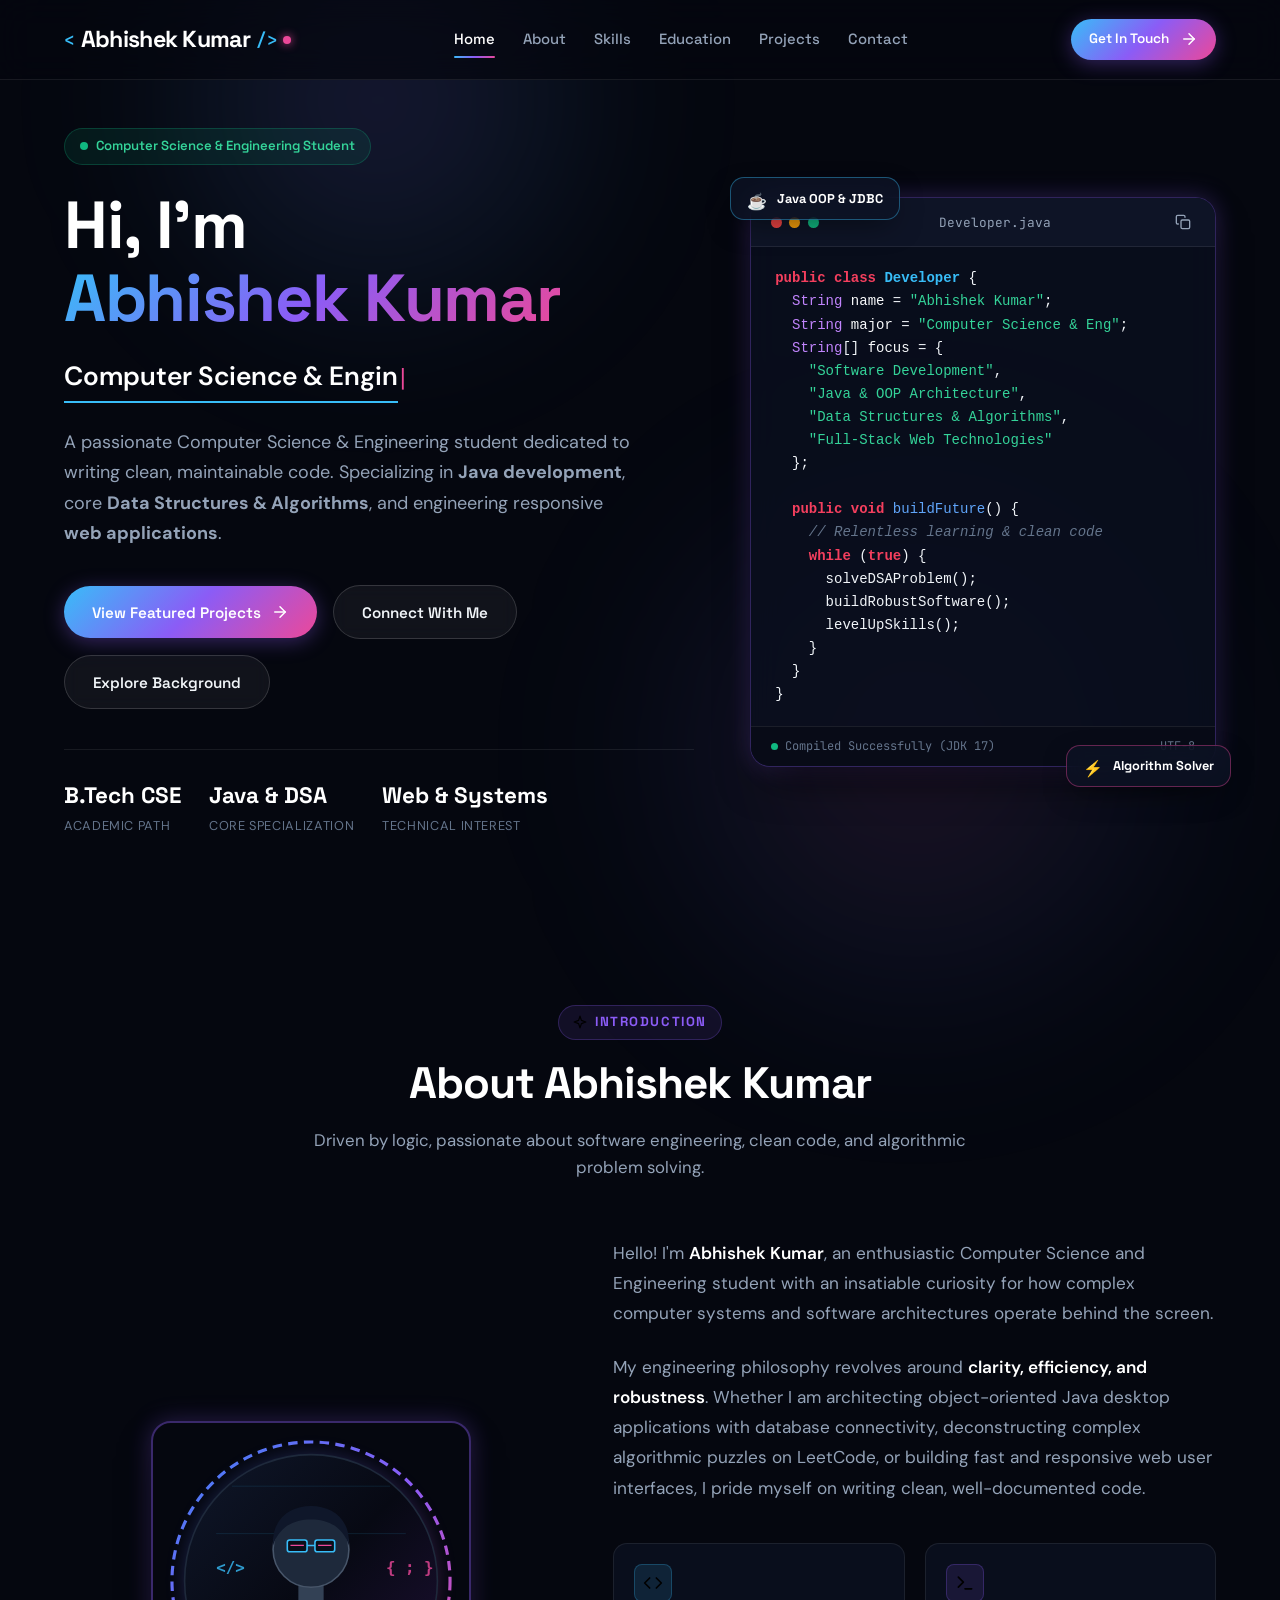
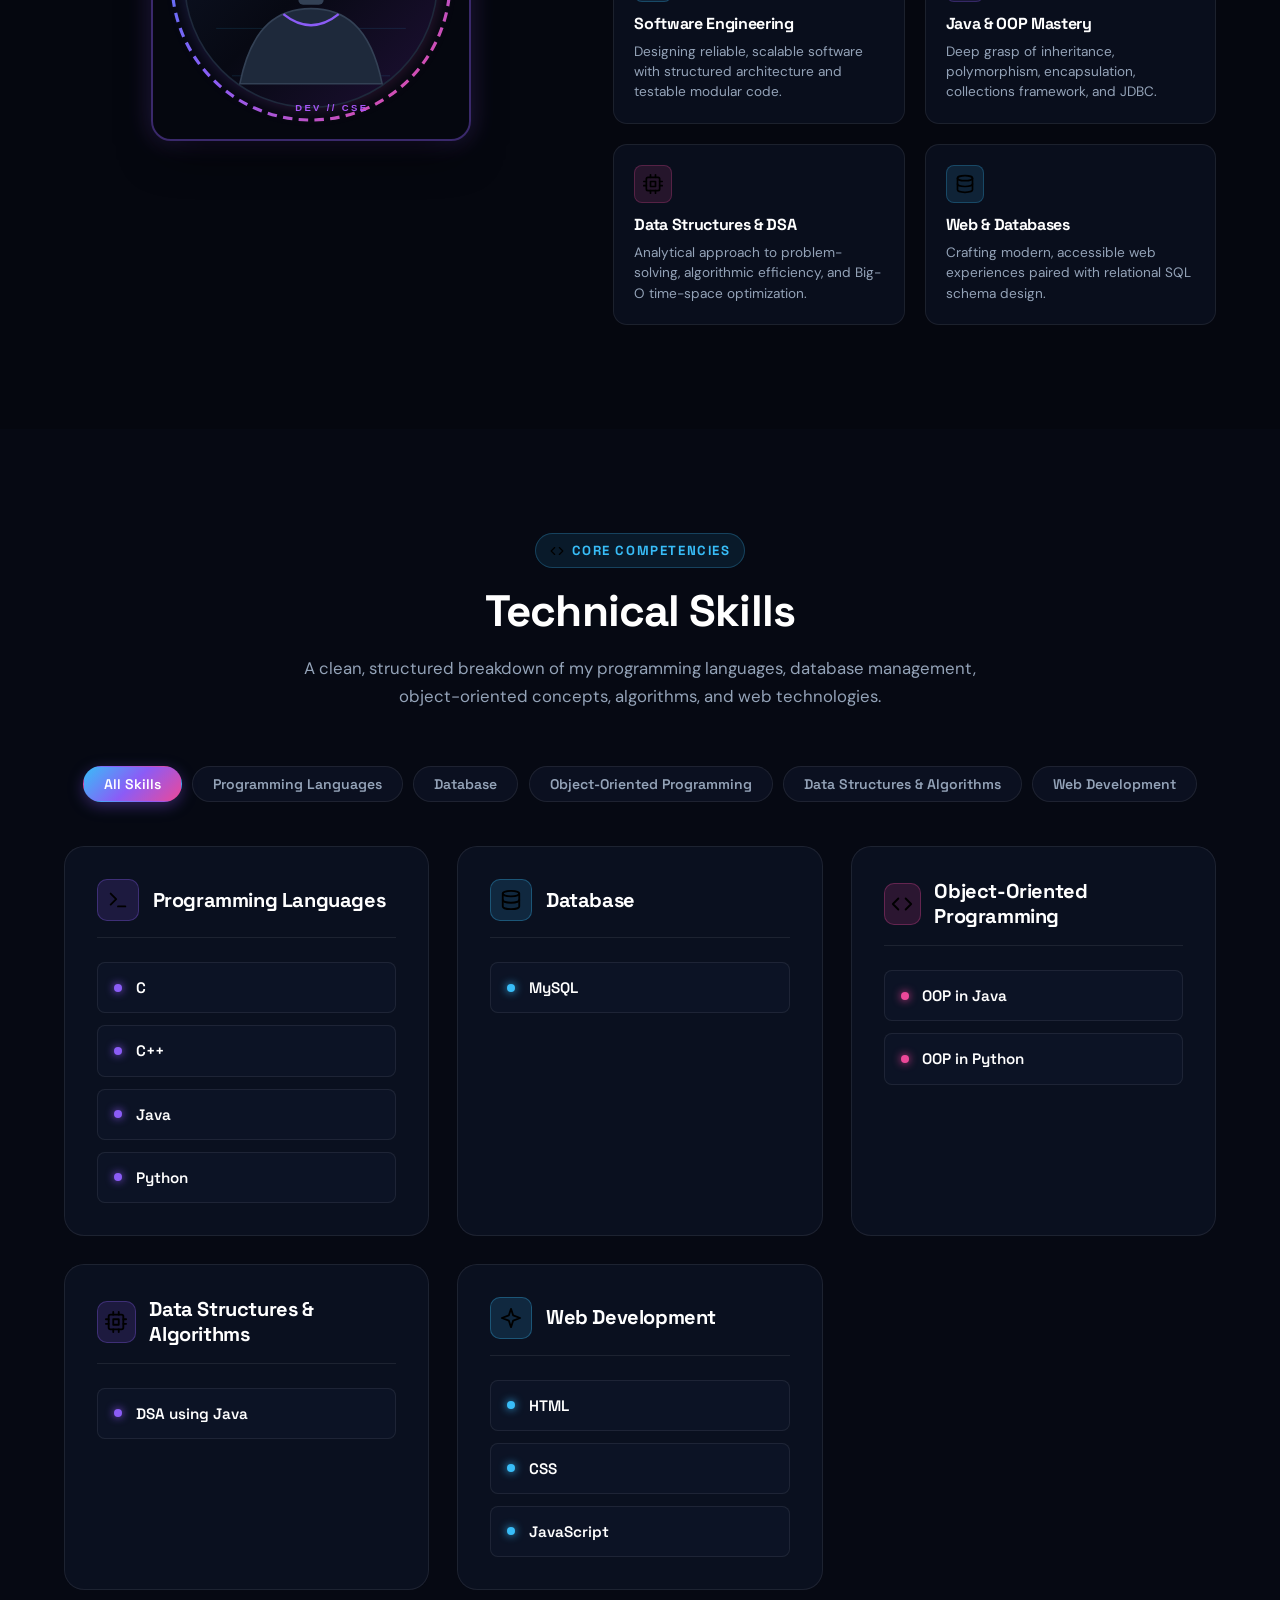
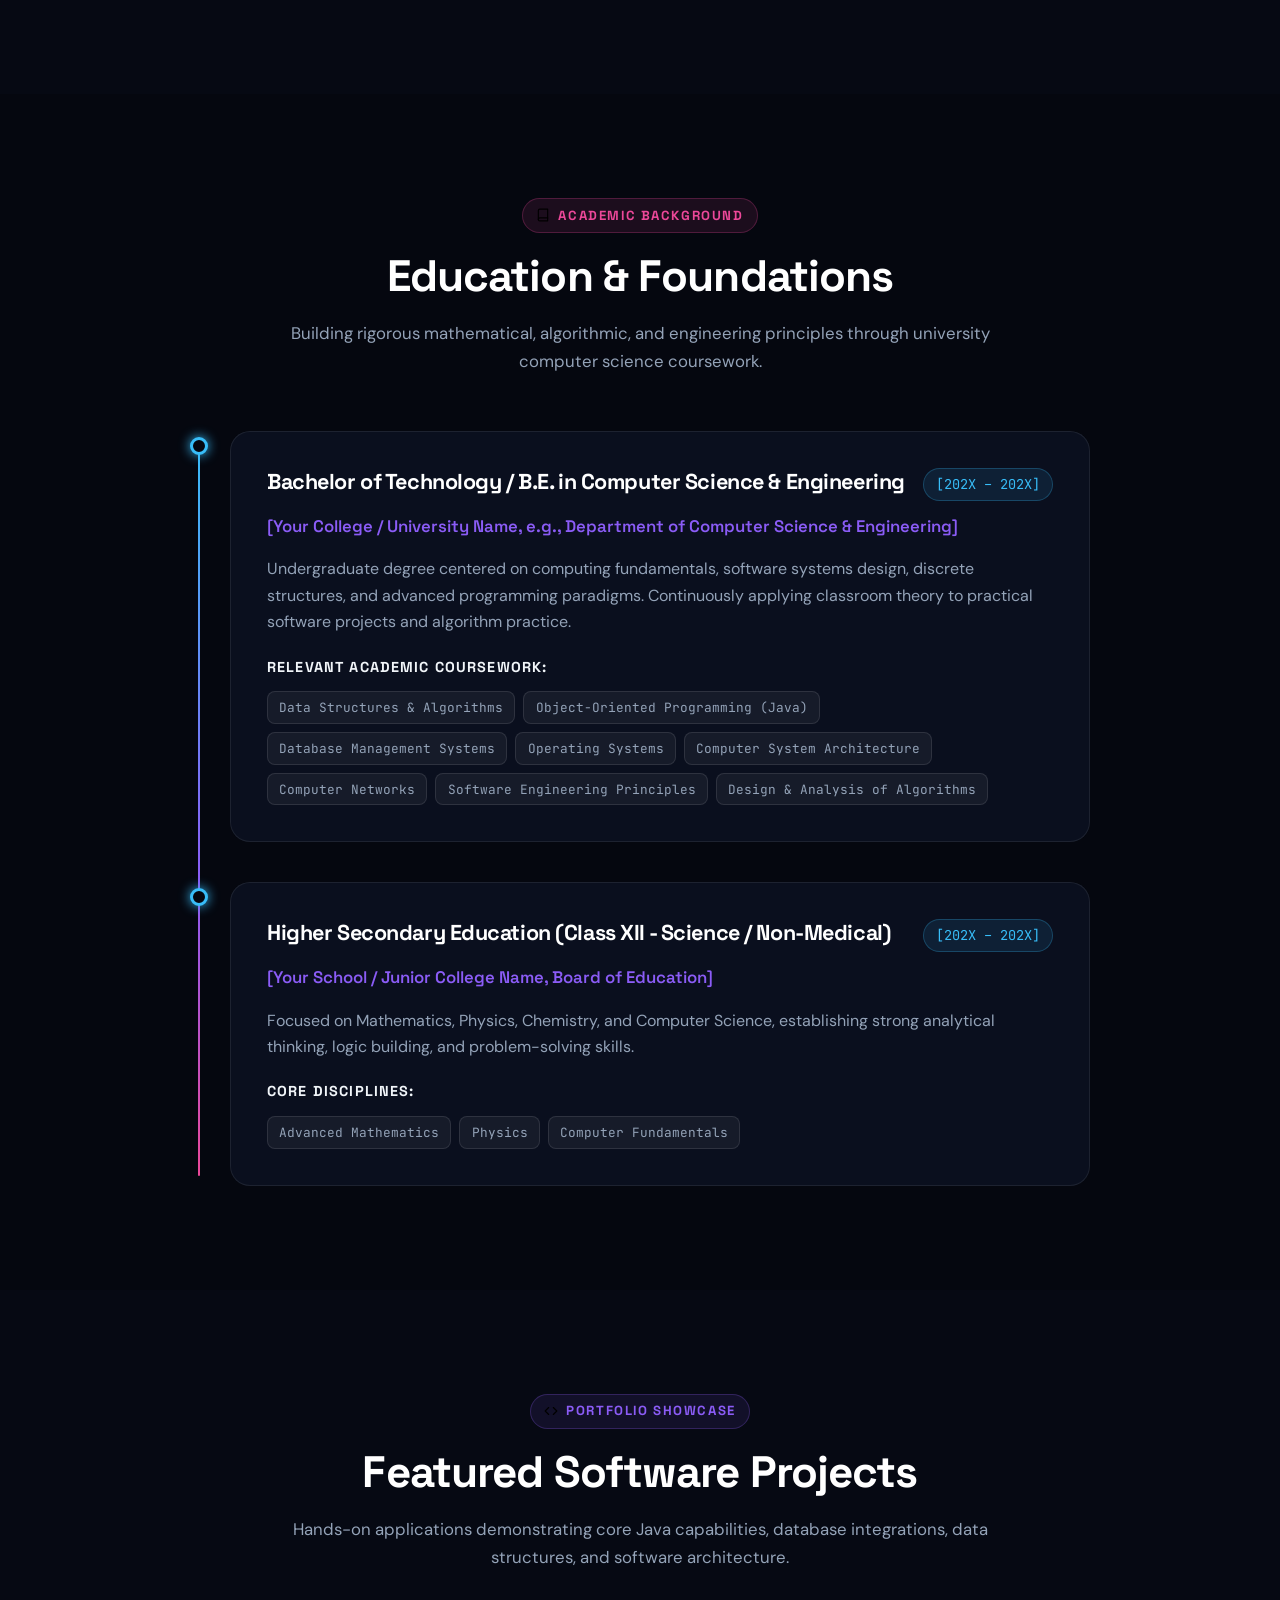
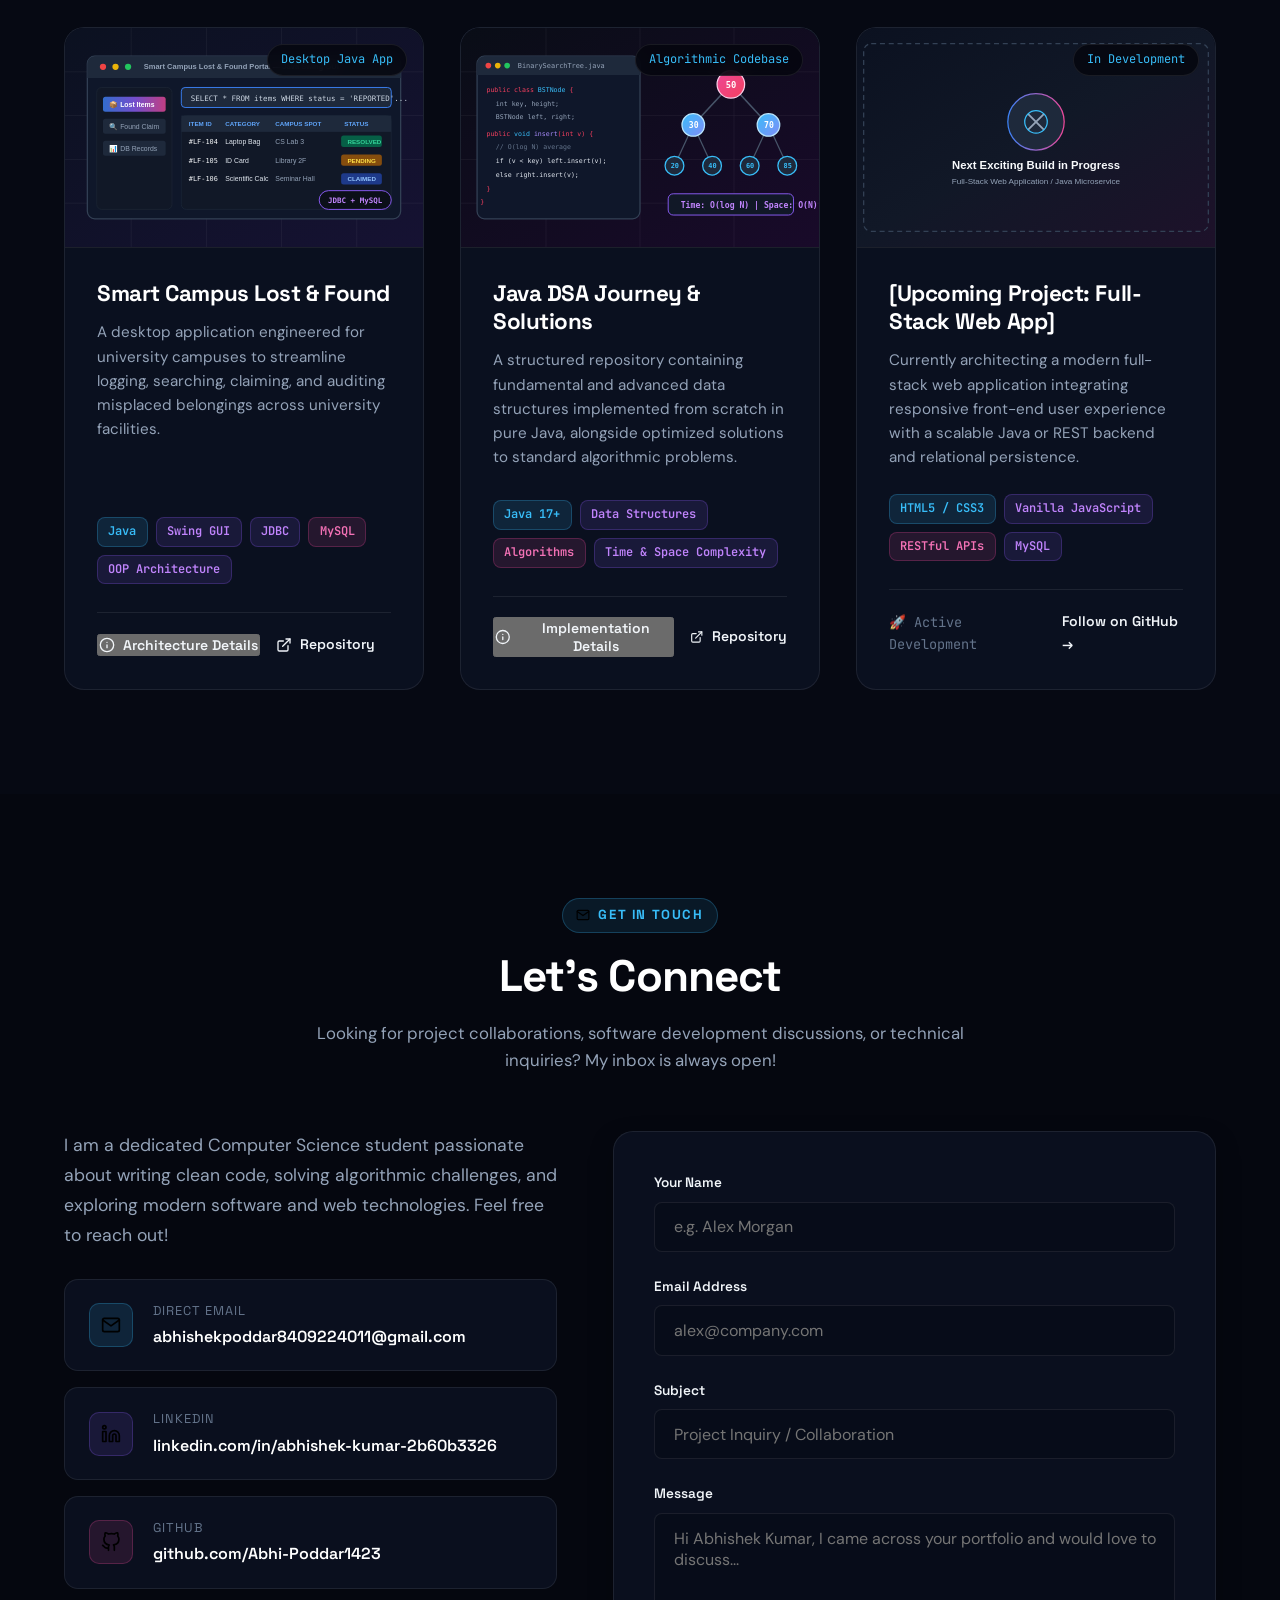
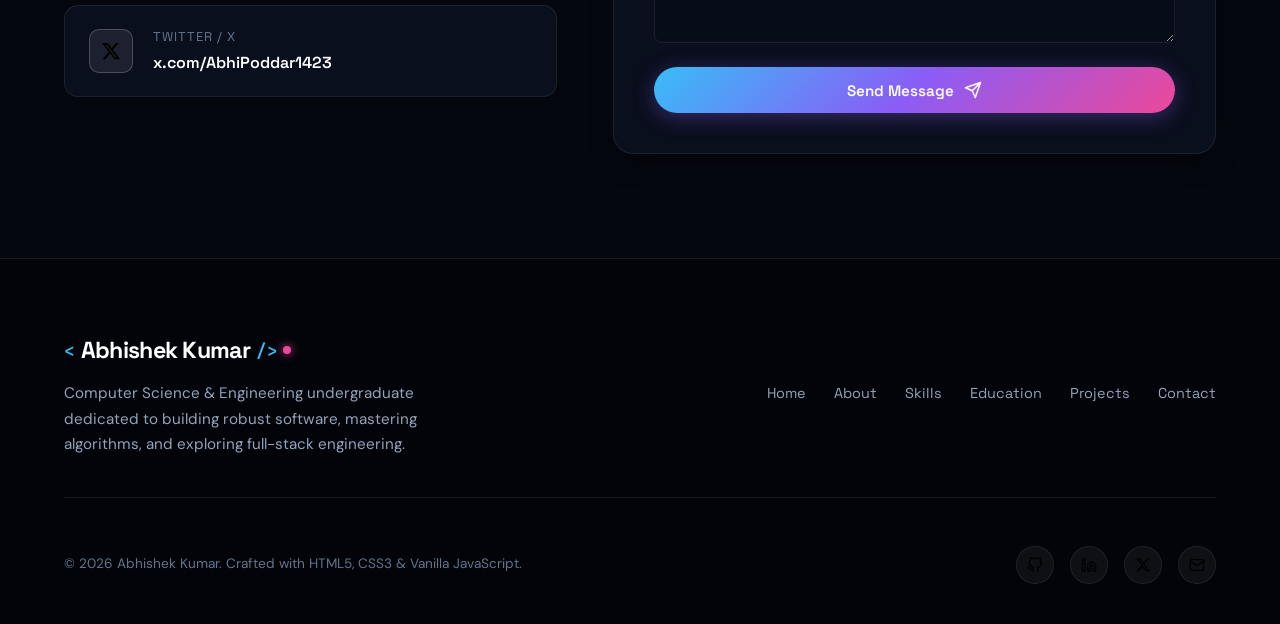
==== commit 3864bdee: "refactor: remove achievements and github activity sections, keep github contact and clean navigation" ====
--- a/index.html
+++ b/index.html
@@ -45,8 +45,6 @@
         <a href="#skills" class="nav-link">Skills</a>
         <a href="#education" class="nav-link">Education</a>
         <a href="#projects" class="nav-link">Projects</a>
-        <a href="#github" class="nav-link">GitHub</a>
-        <a href="#achievements" class="nav-link">Achievements</a>
         <a href="#contact" class="nav-link">Contact</a>
       </nav>
 
@@ -88,9 +86,7 @@
         <a href="#skills" class="mobile-nav-link"><span>03. Technical Skills</span> &rarr;</a>
         <a href="#education" class="mobile-nav-link"><span>04. Education</span> &rarr;</a>
         <a href="#projects" class="mobile-nav-link"><span>05. Featured Projects</span> &rarr;</a>
-        <a href="#github" class="mobile-nav-link"><span>06. GitHub Activity</span> &rarr;</a>
-        <a href="#achievements" class="mobile-nav-link"><span>07. Achievements</span> &rarr;</a>
-        <a href="#contact" class="mobile-nav-link"><span>08. Contact</span> &rarr;</a>
+        <a href="#contact" class="mobile-nav-link"><span>06. Contact</span> &rarr;</a>
       </nav>
     </div>
 
@@ -670,182 +666,7 @@
     </section>
 
     <!-- ====================================================================
-         6. GITHUB ACTIVITY SECTION
-         ==================================================================== -->
-    <section class="section" id="github">
-      <div class="container">
-        <div class="section-header reveal">
-          <div class="section-tag">
-            <img src="assets/icons/github.svg" alt="" width="14" height="14">
-            <span>Open Source &amp; Code</span>
-          </div>
-          <h2 class="section-title">GitHub Profile &amp; Coding Activity</h2>
-          <p class="section-description">
-            Commit history, problem-solving repositories, and open source explorations.
-          </p>
-        </div>
-
-        <!-- GitHub Overview Glass Card -->
-        <div class="github-overview-card reveal">
-          <!-- Profile Header -->
-          <div class="github-profile-header">
-            <div class="github-user-info">
-              <div class="github-avatar-ph">
-                <svg xmlns="http://www.w3.org/2000/svg" width="32" height="32" viewBox="0 0 24 24" fill="none" stroke="currentColor" stroke-width="2" stroke-linecap="round" stroke-linejoin="round">
-                  <path d="M20 21v-2a4 4 0 0 0-4-4H8a4 4 0 0 0-4 4v2"></path>
-                  <circle cx="12" cy="7" r="4"></circle>
-                </svg>
-              </div>
-              <div>
-                <h3 class="github-user-name">Abhishek Kumar</h3>
-                <div class="github-handle">github.com/Abhi-Poddar1423</div>
-              </div>
-            </div>
-
-            <!-- Direct Link Button -->
-            <a href="https://github.com/Abhi-Poddar1423" target="_blank" rel="noopener noreferrer" class="btn btn-secondary btn-sm" aria-label="Visit Abhishek Kumar on GitHub">
-              <img src="assets/icons/external-link.svg" alt="" width="16" height="16">
-              <span>Visit Live GitHub Profile</span>
-            </a>
-          </div>
-
-          <!-- Real-Time Placeholders Stats Grid -->
-          <div class="github-stats-grid">
-            <div class="github-stat-box">
-              <span class="gh-stat-number">[X+]</span>
-              <span class="gh-stat-label">Public Repositories</span>
-            </div>
-
-            <div class="github-stat-box">
-              <span class="gh-stat-number">Java &bull; JS</span>
-              <span class="gh-stat-label">Primary Languages</span>
-            </div>
-
-            <div class="github-stat-box">
-              <span class="gh-stat-number">[Active]</span>
-              <span class="gh-stat-label">DSA &amp; Project Commits</span>
-            </div>
-
-            <div class="github-stat-box">
-              <span class="gh-stat-number">2026</span>
-              <span class="gh-stat-label">Active Contribution Year</span>
-            </div>
-          </div>
-
-          <!-- Simulated Contribution Grid Visual Layout -->
-          <div class="activity-matrix-container">
-            <div class="matrix-header">
-              <span class="matrix-title">Contribution Matrix Overview (Visual Layout Preview)</span>
-              <div class="matrix-legend">
-                <span>Less</span>
-                <span class="legend-cell cell-0"></span>
-                <span class="legend-cell cell-1"></span>
-                <span class="legend-cell cell-2"></span>
-                <span class="legend-cell cell-3"></span>
-                <span class="legend-cell cell-4"></span>
-                <span>More</span>
-              </div>
-            </div>
-
-            <div class="matrix-grid" id="matrixGrid">
-              <!-- Dynamically populated via script.js for clean representation -->
-            </div>
-          </div>
-
-          <div class="github-disclaimer">
-            <svg xmlns="http://www.w3.org/2000/svg" width="14" height="14" viewBox="0 0 24 24" fill="none" stroke="currentColor" stroke-width="2" stroke-linecap="round" stroke-linejoin="round">
-              <circle cx="12" cy="12" r="10"></circle>
-              <line x1="12" y1="16" x2="12" y2="12"></line>
-              <line x1="12" y1="8" x2="12.01" y2="8"></line>
-            </svg>
-            <span>Note: Statistics and activity matrices represent template layout placeholders. Visit Abhishek Kumar's live profile to view verified real-time commits, pull requests, and repositories.</span>
-          </div>
-        </div>
-      </div>
-    </section>
-
-    <!-- ====================================================================
-         7. ACHIEVEMENTS & CERTIFICATIONS SECTION
-         ==================================================================== -->
-    <section class="section" id="achievements" style="background: rgba(9, 13, 26, 0.4);">
-      <div class="container">
-        <div class="section-header reveal">
-          <div class="section-tag pink">
-            <img src="assets/icons/award.svg" alt="" width="14" height="14">
-            <span>Milestones</span>
-          </div>
-          <h2 class="section-title">Achievements &amp; Certifications</h2>
-          <p class="section-description">
-            Recognitions, certifications, and problem-solving benchmarks. Placeholders ready for verified credentials.
-          </p>
-        </div>
-
-        <div class="achievements-grid">
-          <!-- Card 1: Technical Certification -->
-          <div class="achievement-card reveal">
-            <div class="achievement-icon-wrapper purple">
-              <img src="assets/icons/award.svg" alt="" width="24" height="24">
-            </div>
-            <h3 class="achievement-title">[Certification: Java Programming / Core CS]</h3>
-            <div class="achievement-issuer">[Issuing Organization, e.g. Oracle / Coursera / HackerRank]</div>
-            <p class="achievement-desc">
-              Demonstrated proficiency in object-oriented programming, data structures, exception handling, multithreading, and Java Collections Framework.
-            </p>
-            <div class="achievement-footer">
-              <span>Date: [Month, Year]</span>
-              <span class="placeholder-badge">Credential: [ID / Link]</span>
-            </div>
-          </div>
-
-          <!-- Card 2: Coding & DSA Benchmark -->
-          <div class="achievement-card reveal reveal-delay-1">
-            <div class="achievement-icon-wrapper blue">
-              <img src="assets/icons/terminal.svg" alt="" width="24" height="24">
-            </div>
-            <h3 class="achievement-title">[Problem Solving Milestone: LeetCode / GFG]</h3>
-            <div class="achievement-issuer">[Platform: LeetCode / GeeksforGeeks / CodeChef]</div>
-            <p class="achievement-desc">
-              Consistent practice and resolution of algorithmic problems spanning arrays, two-pointer techniques, binary trees, recursion, and dynamic programming.
-            </p>
-            <div class="achievement-footer">
-              <span>Solved: [X+ Problems]</span>
-              <span class="placeholder-badge">Profile: [Profile Link]</span>
-            </div>
-          </div>
-
-          <!-- Card 3: Academic / Hackathon Milestone -->
-          <div class="achievement-card reveal reveal-delay-2">
-            <div class="achievement-icon-wrapper pink">
-              <img src="assets/icons/sparkles.svg" alt="" width="24" height="24">
-            </div>
-            <h3 class="achievement-title">[Hackathon / Academic Recognition]</h3>
-            <div class="achievement-issuer">[University / Tech Symposium / Event Name]</div>
-            <p class="achievement-desc">
-              Participated in collaborative software development competitions or recognized for academic excellence within the Computer Science Department.
-            </p>
-            <div class="achievement-footer">
-              <span>Year: [202X]</span>
-              <span class="placeholder-badge">Status: [Participant / Rank]</span>
-            </div>
-          </div>
-        </div>
-
-        <!-- Verification Notice -->
-        <div class="cert-notice reveal">
-          <svg style="color: var(--vibrant-purple); flex-shrink: 0;" xmlns="http://www.w3.org/2000/svg" width="22" height="22" viewBox="0 0 24 24" fill="none" stroke="currentColor" stroke-width="2" stroke-linecap="round" stroke-linejoin="round">
-            <circle cx="12" cy="12" r="10"></circle>
-            <line x1="12" y1="8" x2="12" y2="12"></line>
-            <line x1="12" y1="16" x2="12.01" y2="16"></line>
-          </svg>
-          <div class="cert-notice-text">
-            <strong>Authenticity Guarantee:</strong> In accordance with strict portfolio integrity standards, achievements and credentials are kept as clear placeholders until officially verified with certificates and credential links.
-          </div>
-        </div>
-      </div>
-    </section>
-
-    <!-- ====================================================================
-         8. CONTACT SECTION
+         6. CONTACT SECTION
          ==================================================================== -->
     <section class="section" id="contact">
       <div class="container">
@@ -977,8 +798,6 @@
           <a href="#skills">Skills</a>
           <a href="#education">Education</a>
           <a href="#projects">Projects</a>
-          <a href="#github">GitHub</a>
-          <a href="#achievements">Achievements</a>
           <a href="#contact">Contact</a>
         </nav>
       </div>
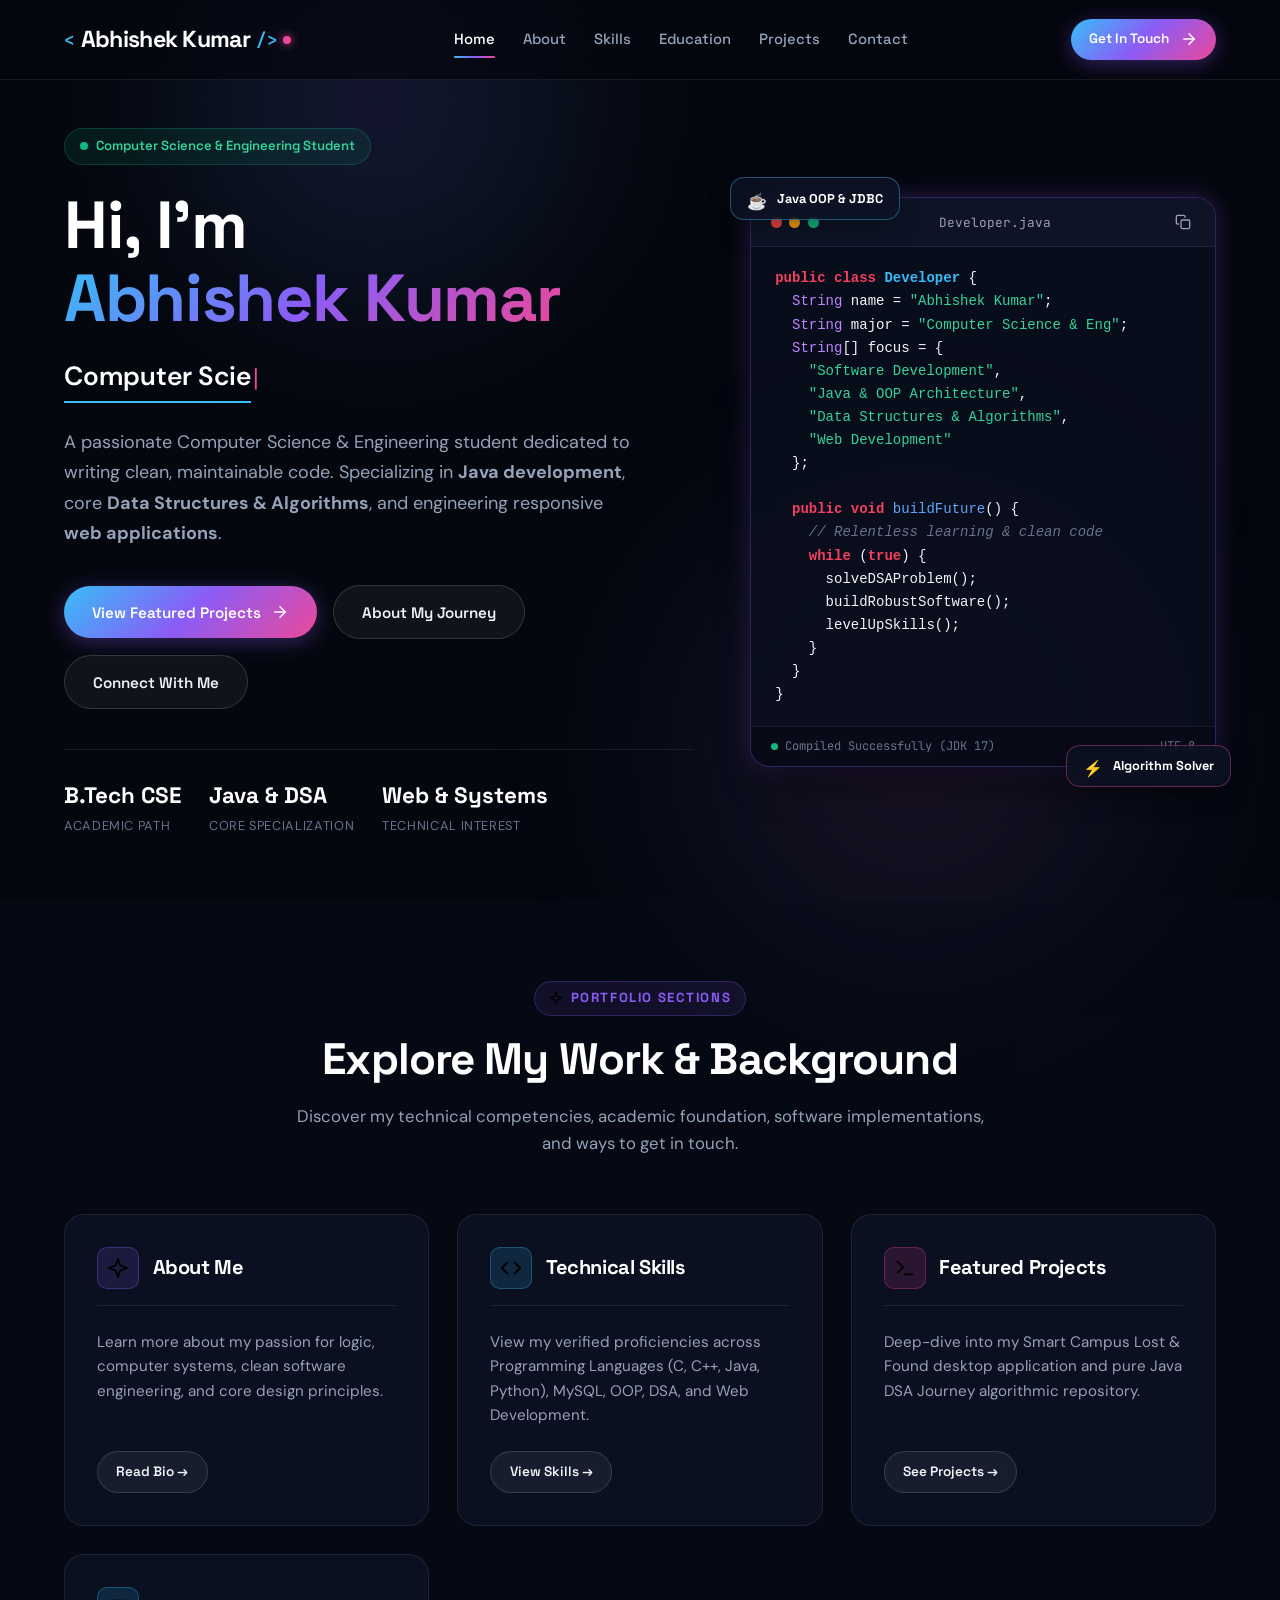
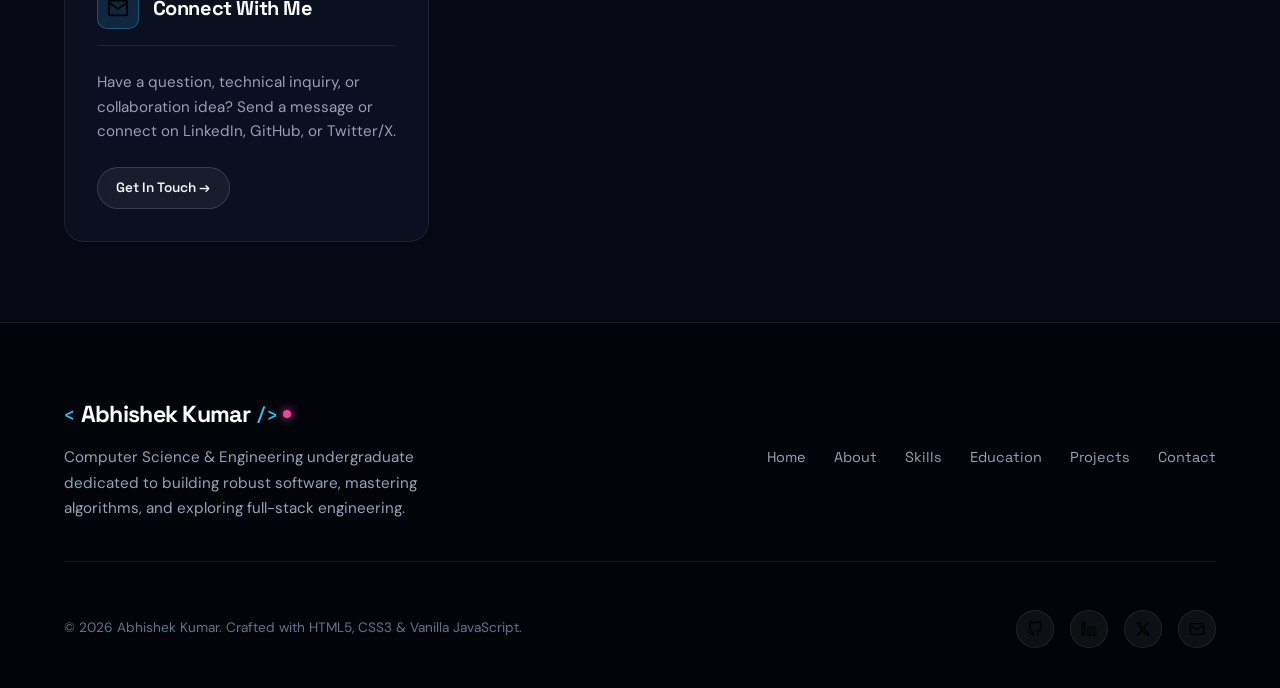
==== commit 543eebd2: "feat: convert portfolio into multi-page website with separate html pages" ====
--- a/index.html
+++ b/index.html
@@ -33,24 +33,24 @@
   <header class="header" id="siteHeader">
     <div class="container header-container">
       <!-- Brand Logo -->
-      <a href="#home" class="brand-logo" aria-label="Abhishek Kumar - Home">
+      <a href="index.html" class="brand-logo" aria-label="Abhishek Kumar - Home">
         <span class="brand-code">&lt;</span>Abhishek Kumar<span class="brand-code">/&gt;</span>
         <span class="brand-dot"></span>
       </a>
 
       <!-- Desktop Navigation Menu -->
       <nav class="nav-desktop" aria-label="Main Navigation">
-        <a href="#home" class="nav-link active">Home</a>
-        <a href="#about" class="nav-link">About</a>
-        <a href="#skills" class="nav-link">Skills</a>
-        <a href="#education" class="nav-link">Education</a>
-        <a href="#projects" class="nav-link">Projects</a>
-        <a href="#contact" class="nav-link">Contact</a>
+        <a href="index.html" class="nav-link active">Home</a>
+        <a href="about.html" class="nav-link">About</a>
+        <a href="skills.html" class="nav-link">Skills</a>
+        <a href="education.html" class="nav-link">Education</a>
+        <a href="projects.html" class="nav-link">Projects</a>
+        <a href="contact.html" class="nav-link">Contact</a>
       </nav>
 
       <!-- Desktop CTA Action -->
       <div class="nav-actions">
-        <a href="#contact" class="btn btn-primary btn-sm">
+        <a href="contact.html" class="btn btn-primary btn-sm">
           <span>Get In Touch</span>
           <svg class="btn-icon" xmlns="http://www.w3.org/2000/svg" viewBox="0 0 24 24" fill="none" stroke="currentColor" stroke-width="2" stroke-linecap="round" stroke-linejoin="round">
             <line x1="5" y1="12" x2="19" y2="12"></line>
@@ -81,17 +81,17 @@
       </div>
 
       <nav class="mobile-nav-list">
-        <a href="#home" class="mobile-nav-link active"><span>01. Home</span> &rarr;</a>
-        <a href="#about" class="mobile-nav-link"><span>02. About Me</span> &rarr;</a>
-        <a href="#skills" class="mobile-nav-link"><span>03. Technical Skills</span> &rarr;</a>
-        <a href="#education" class="mobile-nav-link"><span>04. Education</span> &rarr;</a>
-        <a href="#projects" class="mobile-nav-link"><span>05. Featured Projects</span> &rarr;</a>
-        <a href="#contact" class="mobile-nav-link"><span>06. Contact</span> &rarr;</a>
+        <a href="index.html" class="mobile-nav-link active"><span>01. Home</span> &rarr;</a>
+        <a href="about.html" class="mobile-nav-link"><span>02. About Me</span> &rarr;</a>
+        <a href="skills.html" class="mobile-nav-link"><span>03. Technical Skills</span> &rarr;</a>
+        <a href="education.html" class="mobile-nav-link"><span>04. Education</span> &rarr;</a>
+        <a href="projects.html" class="mobile-nav-link"><span>05. Featured Projects</span> &rarr;</a>
+        <a href="contact.html" class="mobile-nav-link"><span>06. Contact</span> &rarr;</a>
       </nav>
     </div>
 
     <div class="mobile-drawer-footer">
-      <a href="#contact" class="btn btn-primary" style="width: 100%;">
+      <a href="contact.html" class="btn btn-primary" style="width: 100%;">
         <span>Let's Connect</span>
       </a>
       <div class="social-links-row" style="justify-content: center;">
@@ -113,7 +113,7 @@
 
   <main>
     <!-- ====================================================================
-         1. HERO SECTION
+         HERO SECTION
          ==================================================================== -->
     <section class="hero" id="home">
       <div class="container">
@@ -144,7 +144,7 @@
 
             <!-- Action Buttons -->
             <div class="hero-actions">
-              <a href="#projects" class="btn btn-primary">
+              <a href="projects.html" class="btn btn-primary">
                 <span>View Featured Projects</span>
                 <svg class="btn-icon" xmlns="http://www.w3.org/2000/svg" viewBox="0 0 24 24" fill="none" stroke="currentColor" stroke-width="2" stroke-linecap="round" stroke-linejoin="round">
                   <line x1="5" y1="12" x2="19" y2="12"></line>
@@ -152,12 +152,12 @@
                 </svg>
               </a>
 
-              <a href="#contact" class="btn btn-secondary">
+              <a href="about.html" class="btn btn-secondary">
+                <span>About My Journey</span>
+              </a>
+
+              <a href="contact.html" class="btn btn-secondary">
                 <span>Connect With Me</span>
-              </a>
-
-              <a href="#education" class="btn btn-secondary">
-                <span>Explore Background</span>
               </a>
             </div>
 
@@ -216,7 +216,7 @@
     <span class="token-string">"Software Development"</span>,
     <span class="token-string">"Java & OOP Architecture"</span>,
     <span class="token-string">"Data Structures & Algorithms"</span>,
-    <span class="token-string">"Full-Stack Web Technologies"</span>
+    <span class="token-string">"Web Development"</span>
   };
 
   <span class="token-keyword">public void</span> <span class="token-method">buildFuture</span>() {
@@ -244,532 +244,84 @@
     </section>
 
     <!-- ====================================================================
-         2. ABOUT ME SECTION
+         HOMEPAGE PORTFOLIO DISCOVERY SHOWCASE
          ==================================================================== -->
-    <section class="section" id="about">
+    <section class="section" style="background: rgba(9, 13, 26, 0.4); padding: 5rem 0;">
       <div class="container">
         <div class="section-header reveal">
           <div class="section-tag purple">
             <img src="assets/icons/sparkles.svg" alt="" width="14" height="14">
-            <span>Introduction</span>
-          </div>
-          <h2 class="section-title">About Abhishek Kumar</h2>
+            <span>Portfolio Sections</span>
+          </div>
+          <h2 class="section-title">Explore My Work &amp; Background</h2>
           <p class="section-description">
-            Driven by logic, passionate about software engineering, clean code, and algorithmic problem solving.
+            Discover my technical competencies, academic foundation, software implementations, and ways to get in touch.
           </p>
         </div>
 
-        <div class="about-grid">
-          <!-- Left Column: Avatar & Visual -->
-          <div class="about-visual reveal">
-            <div class="avatar-wrapper">
-              <img src="assets/images/avatar.svg" alt="Abhishek Kumar Developer Portrait" class="avatar-img" width="320" height="320">
-            </div>
-          </div>
-
-          <!-- Right Column: Bio & Core Pillars -->
-          <div class="about-content reveal reveal-delay-1">
-            <p class="about-bio">
-              Hello! I'm <strong>Abhishek Kumar</strong>, an enthusiastic Computer Science and Engineering student with an insatiable curiosity for how complex computer systems and software architectures operate behind the screen.
-            </p>
-            <p class="about-bio">
-              My engineering philosophy revolves around <strong>clarity, efficiency, and robustness</strong>. Whether I am architecting object-oriented Java desktop applications with database connectivity, deconstructing complex algorithmic puzzles on LeetCode, or building fast and responsive web user interfaces, I pride myself on writing clean, well-documented code.
-            </p>
-
-            <!-- 4 Core Pillars Grid -->
-            <div class="pillars-grid">
-              <div class="pillar-card">
-                <div class="pillar-icon-box blue">
-                  <img src="assets/icons/code.svg" alt="" width="20" height="20">
-                </div>
-                <h3 class="pillar-title">Software Engineering</h3>
-                <p class="pillar-desc">Designing reliable, scalable software with structured architecture and testable modular code.</p>
-              </div>
-
-              <div class="pillar-card">
-                <div class="pillar-icon-box purple">
-                  <img src="assets/icons/terminal.svg" alt="" width="20" height="20">
-                </div>
-                <h3 class="pillar-title">Java &amp; OOP Mastery</h3>
-                <p class="pillar-desc">Deep grasp of inheritance, polymorphism, encapsulation, collections framework, and JDBC.</p>
-              </div>
-
-              <div class="pillar-card">
-                <div class="pillar-icon-box pink">
-                  <img src="assets/icons/cpu.svg" alt="" width="20" height="20">
-                </div>
-                <h3 class="pillar-title">Data Structures &amp; DSA</h3>
-                <p class="pillar-desc">Analytical approach to problem-solving, algorithmic efficiency, and Big-O time-space optimization.</p>
-              </div>
-
-              <div class="pillar-card">
-                <div class="pillar-icon-box blue">
-                  <img src="assets/icons/database.svg" alt="" width="20" height="20">
-                </div>
-                <h3 class="pillar-title">Web &amp; Databases</h3>
-                <p class="pillar-desc">Crafting modern, accessible web experiences paired with relational SQL schema design.</p>
-              </div>
-            </div>
-          </div>
-        </div>
-      </div>
-    </section>
-
-    <!-- ====================================================================
-         3. TECHNICAL SKILLS SECTION
-         ==================================================================== -->
-    <section class="section" id="skills" style="background: rgba(9, 13, 26, 0.4);">
-      <div class="container">
-        <div class="section-header reveal">
-          <div class="section-tag">
-            <img src="assets/icons/code.svg" alt="" width="14" height="14">
-            <span>Core Competencies</span>
-          </div>
-          <h2 class="section-title">Technical Skills</h2>
-          <p class="section-description">
-            A clean, structured breakdown of my programming languages, database management, object-oriented concepts, algorithms, and web technologies.
-          </p>
-        </div>
-
-        <!-- Category Filter Buttons -->
-        <div class="skills-filter-nav reveal">
-          <button class="filter-btn active" data-filter="all">All Skills</button>
-          <button class="filter-btn" data-filter="languages">Programming Languages</button>
-          <button class="filter-btn" data-filter="database">Database</button>
-          <button class="filter-btn" data-filter="oop">Object-Oriented Programming</button>
-          <button class="filter-btn" data-filter="dsa">Data Structures &amp; Algorithms</button>
-          <button class="filter-btn" data-filter="web">Web Development</button>
-        </div>
-
-        <!-- Skills Grid Cards -->
         <div class="skills-grid">
-          <!-- Card 1: Programming Languages -->
-          <div class="skill-category-card reveal" data-category="languages">
+          <!-- Card 1: About Me -->
+          <div class="skill-category-card reveal">
             <div class="skill-cat-header">
               <div class="skill-cat-icon purple">
-                <img src="assets/icons/terminal.svg" alt="" width="22" height="22">
-              </div>
-              <h3 class="skill-cat-title">Programming Languages</h3>
-            </div>
-            <div class="skill-items-clean">
-              <div class="skill-clean-item">
-                <span class="skill-bullet-dot purple"></span>
-                <span class="skill-clean-name">C</span>
-              </div>
-              <div class="skill-clean-item">
-                <span class="skill-bullet-dot purple"></span>
-                <span class="skill-clean-name">C++</span>
-              </div>
-              <div class="skill-clean-item">
-                <span class="skill-bullet-dot purple"></span>
-                <span class="skill-clean-name">Java</span>
-              </div>
-              <div class="skill-clean-item">
-                <span class="skill-bullet-dot purple"></span>
-                <span class="skill-clean-name">Python</span>
-              </div>
-            </div>
-          </div>
-
-          <!-- Card 2: Database -->
-          <div class="skill-category-card reveal reveal-delay-1" data-category="database">
+                <img src="assets/icons/sparkles.svg" alt="" width="22" height="22">
+              </div>
+              <h3 class="skill-cat-title">About Me</h3>
+            </div>
+            <p style="color: var(--text-muted); font-size: 0.95rem; line-height: 1.6; margin-bottom: 1.5rem; flex-grow: 1;">
+              Learn more about my passion for logic, computer systems, clean software engineering, and core design principles.
+            </p>
+            <a href="about.html" class="btn btn-secondary btn-sm" style="align-self: flex-start;">
+              <span>Read Bio &rarr;</span>
+            </a>
+          </div>
+
+          <!-- Card 2: Technical Skills -->
+          <div class="skill-category-card reveal reveal-delay-1">
             <div class="skill-cat-header">
               <div class="skill-cat-icon blue">
-                <img src="assets/icons/database.svg" alt="" width="22" height="22">
-              </div>
-              <h3 class="skill-cat-title">Database</h3>
-            </div>
-            <div class="skill-items-clean">
-              <div class="skill-clean-item">
-                <span class="skill-bullet-dot"></span>
-                <span class="skill-clean-name">MySQL</span>
-              </div>
-            </div>
-          </div>
-
-          <!-- Card 3: Object-Oriented Programming -->
-          <div class="skill-category-card reveal reveal-delay-2" data-category="oop">
+                <img src="assets/icons/code.svg" alt="" width="22" height="22">
+              </div>
+              <h3 class="skill-cat-title">Technical Skills</h3>
+            </div>
+            <p style="color: var(--text-muted); font-size: 0.95rem; line-height: 1.6; margin-bottom: 1.5rem; flex-grow: 1;">
+              View my verified proficiencies across Programming Languages (C, C++, Java, Python), MySQL, OOP, DSA, and Web Development.
+            </p>
+            <a href="skills.html" class="btn btn-secondary btn-sm" style="align-self: flex-start;">
+              <span>View Skills &rarr;</span>
+            </a>
+          </div>
+
+          <!-- Card 3: Featured Projects -->
+          <div class="skill-category-card reveal reveal-delay-2">
             <div class="skill-cat-header">
               <div class="skill-cat-icon pink">
-                <img src="assets/icons/code.svg" alt="" width="22" height="22">
-              </div>
-              <h3 class="skill-cat-title">Object-Oriented Programming</h3>
-            </div>
-            <div class="skill-items-clean">
-              <div class="skill-clean-item">
-                <span class="skill-bullet-dot pink"></span>
-                <span class="skill-clean-name">OOP in Java</span>
-              </div>
-              <div class="skill-clean-item">
-                <span class="skill-bullet-dot pink"></span>
-                <span class="skill-clean-name">OOP in Python</span>
-              </div>
-            </div>
-          </div>
-
-          <!-- Card 4: Data Structures & Algorithms -->
-          <div class="skill-category-card reveal reveal-delay-3" data-category="dsa">
-            <div class="skill-cat-header">
-              <div class="skill-cat-icon purple">
-                <img src="assets/icons/cpu.svg" alt="" width="22" height="22">
-              </div>
-              <h3 class="skill-cat-title">Data Structures &amp; Algorithms</h3>
-            </div>
-            <div class="skill-items-clean">
-              <div class="skill-clean-item">
-                <span class="skill-bullet-dot purple"></span>
-                <span class="skill-clean-name">DSA using Java</span>
-              </div>
-            </div>
-          </div>
-
-          <!-- Card 5: Web Development -->
-          <div class="skill-category-card reveal" data-category="web">
+                <img src="assets/icons/terminal.svg" alt="" width="22" height="22">
+              </div>
+              <h3 class="skill-cat-title">Featured Projects</h3>
+            </div>
+            <p style="color: var(--text-muted); font-size: 0.95rem; line-height: 1.6; margin-bottom: 1.5rem; flex-grow: 1;">
+              Deep-dive into my Smart Campus Lost &amp; Found desktop application and pure Java DSA Journey algorithmic repository.
+            </p>
+            <a href="projects.html" class="btn btn-secondary btn-sm" style="align-self: flex-start;">
+              <span>See Projects &rarr;</span>
+            </a>
+          </div>
+
+          <!-- Card 4: Education & Contact -->
+          <div class="skill-category-card reveal reveal-delay-3">
             <div class="skill-cat-header">
               <div class="skill-cat-icon blue">
-                <img src="assets/icons/sparkles.svg" alt="" width="22" height="22">
-              </div>
-              <h3 class="skill-cat-title">Web Development</h3>
-            </div>
-            <div class="skill-items-clean">
-              <div class="skill-clean-item">
-                <span class="skill-bullet-dot"></span>
-                <span class="skill-clean-name">HTML</span>
-              </div>
-              <div class="skill-clean-item">
-                <span class="skill-bullet-dot"></span>
-                <span class="skill-clean-name">CSS</span>
-              </div>
-              <div class="skill-clean-item">
-                <span class="skill-bullet-dot"></span>
-                <span class="skill-clean-name">JavaScript</span>
-              </div>
-            </div>
-          </div>
-        </div>
-      </div>
-    </section>
-
-    <!-- ====================================================================
-         4. EDUCATION SECTION
-         ==================================================================== -->
-    <section class="section" id="education">
-      <div class="container">
-        <div class="section-header reveal">
-          <div class="section-tag pink">
-            <img src="assets/icons/book.svg" alt="" width="14" height="14">
-            <span>Academic Background</span>
-          </div>
-          <h2 class="section-title">Education &amp; Foundations</h2>
-          <p class="section-description">
-            Building rigorous mathematical, algorithmic, and engineering principles through university computer science coursework.
-          </p>
-        </div>
-
-        <div class="education-container">
-          <div class="timeline">
-            <!-- Timeline Item: Undergraduate CSE Degree -->
-            <div class="timeline-item reveal">
-              <div class="timeline-marker"></div>
-              <div class="education-card">
-                <div class="edu-header-row">
-                  <h3 class="edu-degree">Bachelor of Technology / B.E. in Computer Science &amp; Engineering</h3>
-                  <span class="edu-period">[202X – 202X]</span>
-                </div>
-
-                <div class="edu-institution">
-                  [Your College / University Name, e.g., Department of Computer Science &amp; Engineering]
-                </div>
-
-                <p class="edu-details">
-                  Undergraduate degree centered on computing fundamentals, software systems design, discrete structures, and advanced programming paradigms. Continuously applying classroom theory to practical software projects and algorithm practice.
-                </p>
-
-                <div class="coursework-title">Relevant Academic Coursework:</div>
-                <div class="course-tags">
-                  <span class="course-tag">Data Structures &amp; Algorithms</span>
-                  <span class="course-tag">Object-Oriented Programming (Java)</span>
-                  <span class="course-tag">Database Management Systems</span>
-                  <span class="course-tag">Operating Systems</span>
-                  <span class="course-tag">Computer System Architecture</span>
-                  <span class="course-tag">Computer Networks</span>
-                  <span class="course-tag">Software Engineering Principles</span>
-                  <span class="course-tag">Design &amp; Analysis of Algorithms</span>
-                </div>
-              </div>
-            </div>
-
-            <!-- Timeline Item: Higher Secondary Schooling -->
-            <div class="timeline-item reveal reveal-delay-1">
-              <div class="timeline-marker"></div>
-              <div class="education-card">
-                <div class="edu-header-row">
-                  <h3 class="edu-degree">Higher Secondary Education (Class XII - Science / Non-Medical)</h3>
-                  <span class="edu-period">[202X – 202X]</span>
-                </div>
-
-                <div class="edu-institution">
-                  [Your School / Junior College Name, Board of Education]
-                </div>
-
-                <p class="edu-details">
-                  Focused on Mathematics, Physics, Chemistry, and Computer Science, establishing strong analytical thinking, logic building, and problem-solving skills.
-                </p>
-
-                <div class="coursework-title">Core Disciplines:</div>
-                <div class="course-tags">
-                  <span class="course-tag">Advanced Mathematics</span>
-                  <span class="course-tag">Physics</span>
-                  <span class="course-tag">Computer Fundamentals</span>
-                </div>
-              </div>
-            </div>
-          </div>
-        </div>
-      </div>
-    </section>
-
-    <!-- ====================================================================
-         5. FEATURED PROJECTS SECTION
-         ==================================================================== -->
-    <section class="section" id="projects" style="background: rgba(9, 13, 26, 0.4);">
-      <div class="container">
-        <div class="section-header reveal">
-          <div class="section-tag purple">
-            <img src="assets/icons/code.svg" alt="" width="14" height="14">
-            <span>Portfolio Showcase</span>
-          </div>
-          <h2 class="section-title">Featured Software Projects</h2>
-          <p class="section-description">
-            Hands-on applications demonstrating core Java capabilities, database integrations, data structures, and software architecture.
-          </p>
-        </div>
-
-        <div class="projects-grid">
-          <!-- Project 1: Smart Campus Lost & Found System -->
-          <article class="project-card reveal">
-            <div class="project-media">
-              <img src="assets/images/project-lost-found.svg" alt="Smart Campus Lost &amp; Found GUI Project Preview" width="600" height="350" loading="lazy">
-              <div class="project-badge-overlay">Desktop Java App</div>
-            </div>
-
-            <div class="project-body">
-              <h3 class="project-title">Smart Campus Lost &amp; Found</h3>
-              <p class="project-summary">
-                A desktop application engineered for university campuses to streamline logging, searching, claiming, and auditing misplaced belongings across university facilities.
-              </p>
-
-              <div class="project-tech-tags">
-                <span class="tech-tag blue">Java</span>
-                <span class="tech-tag purple">Swing GUI</span>
-                <span class="tech-tag">JDBC</span>
-                <span class="tech-tag pink">MySQL</span>
-                <span class="tech-tag">OOP Architecture</span>
-              </div>
-
-              <div class="project-links">
-                <button class="project-link-btn open-modal-btn" data-project="lostfound">
-                  <svg xmlns="http://www.w3.org/2000/svg" width="16" height="16" viewBox="0 0 24 24" fill="none" stroke="currentColor" stroke-width="2" stroke-linecap="round" stroke-linejoin="round">
-                    <circle cx="12" cy="12" r="10"></circle>
-                    <line x1="12" y1="16" x2="12" y2="12"></line>
-                    <line x1="12" y1="8" x2="12.01" y2="8"></line>
-                  </svg>
-                  <span>Architecture Details</span>
-                </button>
-
-                <a href="https://github.com/Abhi-Poddar1423/smart-campus-lost-found" target="_blank" rel="noopener noreferrer" class="project-link-btn" title="View Source on GitHub">
-                  <svg xmlns="http://www.w3.org/2000/svg" width="16" height="16" viewBox="0 0 24 24" fill="none" stroke="currentColor" stroke-width="2" stroke-linecap="round" stroke-linejoin="round">
-                    <path d="M18 13v6a2 2 0 0 1-2 2H5a2 2 0 0 1-2-2V8a2 2 0 0 1 2-2h6"></path>
-                    <polyline points="15 3 21 3 21 9"></polyline>
-                    <line x1="10" y1="14" x2="21" y2="3"></line>
-                  </svg>
-                  <span>Repository</span>
-                </a>
-              </div>
-            </div>
-          </article>
-
-          <!-- Project 2: Java DSA Journey & Algorithms -->
-          <article class="project-card reveal reveal-delay-1">
-            <div class="project-media">
-              <img src="assets/images/project-dsa.svg" alt="Java Data Structures &amp; Algorithms Project Preview" width="600" height="350" loading="lazy">
-              <div class="project-badge-overlay">Algorithmic Codebase</div>
-            </div>
-
-            <div class="project-body">
-              <h3 class="project-title">Java DSA Journey &amp; Solutions</h3>
-              <p class="project-summary">
-                A structured repository containing fundamental and advanced data structures implemented from scratch in pure Java, alongside optimized solutions to standard algorithmic problems.
-              </p>
-
-              <div class="project-tech-tags">
-                <span class="tech-tag blue">Java 17+</span>
-                <span class="tech-tag purple">Data Structures</span>
-                <span class="tech-tag pink">Algorithms</span>
-                <span class="tech-tag">Time &amp; Space Complexity</span>
-              </div>
-
-              <div class="project-links">
-                <button class="project-link-btn open-modal-btn" data-project="dsa">
-                  <svg xmlns="http://www.w3.org/2000/svg" width="16" height="16" viewBox="0 0 24 24" fill="none" stroke="currentColor" stroke-width="2" stroke-linecap="round" stroke-linejoin="round">
-                    <circle cx="12" cy="12" r="10"></circle>
-                    <line x1="12" y1="16" x2="12" y2="12"></line>
-                    <line x1="12" y1="8" x2="12.01" y2="8"></line>
-                  </svg>
-                  <span>Implementation Details</span>
-                </button>
-
-                <a href="https://github.com/Abhi-Poddar1423/java-dsa-journey" target="_blank" rel="noopener noreferrer" class="project-link-btn" title="View Source on GitHub">
-                  <svg xmlns="http://www.w3.org/2000/svg" width="16" height="16" viewBox="0 0 24 24" fill="none" stroke="currentColor" stroke-width="2" stroke-linecap="round" stroke-linejoin="round">
-                    <path d="M18 13v6a2 2 0 0 1-2 2H5a2 2 0 0 1-2-2V8a2 2 0 0 1 2-2h6"></path>
-                    <polyline points="15 3 21 3 21 9"></polyline>
-                    <line x1="10" y1="14" x2="21" y2="3"></line>
-                  </svg>
-                  <span>Repository</span>
-                </a>
-              </div>
-            </div>
-          </article>
-
-          <!-- Project 3: Next Full-Stack Project Slot -->
-          <article class="project-card reveal reveal-delay-2">
-            <div class="project-media">
-              <img src="assets/images/project-placeholder.svg" alt="Upcoming Web Application Project Preview" width="600" height="350" loading="lazy">
-              <div class="project-badge-overlay">In Development</div>
-            </div>
-
-            <div class="project-body">
-              <h3 class="project-title">[Upcoming Project: Full-Stack Web App]</h3>
-              <p class="project-summary">
-                Currently architecting a modern full-stack web application integrating responsive front-end user experience with a scalable Java or REST backend and relational persistence.
-              </p>
-
-              <div class="project-tech-tags">
-                <span class="tech-tag blue">HTML5 / CSS3</span>
-                <span class="tech-tag purple">Vanilla JavaScript</span>
-                <span class="tech-tag pink">RESTful APIs</span>
-                <span class="tech-tag">MySQL</span>
-              </div>
-
-              <div class="project-links">
-                <span style="font-size: 0.85rem; color: var(--text-faint); font-family: var(--font-mono);">
-                  🚀 Active Development
-                </span>
-                <a href="https://github.com/Abhi-Poddar1423" target="_blank" rel="noopener noreferrer" class="project-link-btn" style="margin-left: auto;">
-                  <span>Follow on GitHub &rarr;</span>
-                </a>
-              </div>
-            </div>
-          </article>
-        </div>
-      </div>
-    </section>
-
-    <!-- ====================================================================
-         6. CONTACT SECTION
-         ==================================================================== -->
-    <section class="section" id="contact">
-      <div class="container">
-        <div class="section-header reveal">
-          <div class="section-tag">
-            <img src="assets/icons/mail.svg" alt="" width="14" height="14">
-            <span>Get In Touch</span>
-          </div>
-          <h2 class="section-title">Let's Connect</h2>
-          <p class="section-description">
-            Looking for project collaborations, software development discussions, or technical inquiries? My inbox is always open!
-          </p>
-        </div>
-
-        <div class="contact-grid">
-          <!-- Left Column: Contact Cards Stack -->
-          <div class="contact-info reveal">
-            <p class="contact-lead">
-              I am a dedicated Computer Science student passionate about writing clean code, solving algorithmic challenges, and exploring modern software and web technologies. Feel free to reach out!
+                <img src="assets/icons/mail.svg" alt="" width="22" height="22">
+              </div>
+              <h3 class="skill-cat-title">Connect With Me</h3>
+            </div>
+            <p style="color: var(--text-muted); font-size: 0.95rem; line-height: 1.6; margin-bottom: 1.5rem; flex-grow: 1;">
+              Have a question, technical inquiry, or collaboration idea? Send a message or connect on LinkedIn, GitHub, or Twitter/X.
             </p>
-
-            <div class="contact-cards-stack">
-              <!-- Email Card -->
-              <a href="mailto:abhishekpoddar8409224011@gmail.com" class="contact-card-item" aria-label="Send email to Abhishek Kumar at abhishekpoddar8409224011@gmail.com">
-                <div class="contact-icon-box">
-                  <img src="assets/icons/mail.svg" alt="" width="20" height="20">
-                </div>
-                <div>
-                  <div class="contact-item-title">Direct Email</div>
-                  <div class="contact-item-value">abhishekpoddar8409224011@gmail.com</div>
-                </div>
-              </a>
-
-              <!-- LinkedIn Card -->
-              <a href="https://www.linkedin.com/in/abhishek-kumar-2b60b3326" target="_blank" rel="noopener noreferrer" class="contact-card-item" aria-label="Visit Abhishek Kumar on LinkedIn">
-                <div class="contact-icon-box purple">
-                  <img src="assets/icons/linkedin.svg" alt="" width="20" height="20">
-                </div>
-                <div>
-                  <div class="contact-item-title">LinkedIn</div>
-                  <div class="contact-item-value">linkedin.com/in/abhishek-kumar-2b60b3326</div>
-                </div>
-              </a>
-
-              <!-- GitHub Card -->
-              <a href="https://github.com/Abhi-Poddar1423" target="_blank" rel="noopener noreferrer" class="contact-card-item" aria-label="Visit Abhishek Kumar on GitHub">
-                <div class="contact-icon-box pink">
-                  <img src="assets/icons/github.svg" alt="" width="20" height="20">
-                </div>
-                <div>
-                  <div class="contact-item-title">GitHub</div>
-                  <div class="contact-item-value">github.com/Abhi-Poddar1423</div>
-                </div>
-              </a>
-
-              <!-- Twitter / X Card -->
-              <a href="https://x.com/AbhiPoddar1423" target="_blank" rel="noopener noreferrer" class="contact-card-item" aria-label="Visit Abhishek Kumar on Twitter / X">
-                <div class="contact-icon-box x-icon">
-                  <img src="assets/icons/x.svg" alt="" width="20" height="20">
-                </div>
-                <div>
-                  <div class="contact-item-title">Twitter / X</div>
-                  <div class="contact-item-value">x.com/AbhiPoddar1423</div>
-                </div>
-              </a>
-            </div>
-          </div>
-
-          <!-- Right Column: Interactive Contact Form -->
-          <div class="contact-form-card reveal reveal-delay-1">
-            <form id="contactForm" novalidate>
-              <div class="form-group">
-                <label for="senderName" class="form-label">Your Name</label>
-                <input type="text" id="senderName" class="form-control" placeholder="e.g. Alex Morgan" required autocomplete="name">
-                <span class="error-msg">Please enter your full name (at least 2 characters).</span>
-              </div>
-
-              <div class="form-group">
-                <label for="senderEmail" class="form-label">Email Address</label>
-                <input type="email" id="senderEmail" class="form-control" placeholder="alex@company.com" required autocomplete="email">
-                <span class="error-msg">Please provide a valid email address.</span>
-              </div>
-
-              <div class="form-group">
-                <label for="senderSubject" class="form-label">Subject</label>
-                <input type="text" id="senderSubject" class="form-control" placeholder="Project Inquiry / Collaboration" required>
-                <span class="error-msg">Please specify a subject for your message.</span>
-              </div>
-
-              <div class="form-group">
-                <label for="senderMessage" class="form-label">Message</label>
-                <textarea id="senderMessage" class="form-control" placeholder="Hi Abhishek Kumar, I came across your portfolio and would love to discuss..." required></textarea>
-                <span class="error-msg">Message must be at least 10 characters long.</span>
-              </div>
-
-              <button type="submit" class="btn btn-primary" style="width: 100%;">
-                <span>Send Message</span>
-                <svg class="btn-icon" xmlns="http://www.w3.org/2000/svg" viewBox="0 0 24 24" fill="none" stroke="currentColor" stroke-width="2" stroke-linecap="round" stroke-linejoin="round">
-                  <line x1="22" y1="2" x2="11" y2="13"></line>
-                  <polygon points="22 2 15 22 11 13 2 9 22 2"></polygon>
-                </svg>
-              </button>
-            </form>
+            <a href="contact.html" class="btn btn-secondary btn-sm" style="align-self: flex-start;">
+              <span>Get In Touch &rarr;</span>
+            </a>
           </div>
         </div>
       </div>
@@ -783,7 +335,7 @@
     <div class="container">
       <div class="footer-top">
         <div class="footer-brand">
-          <a href="#home" class="brand-logo" aria-label="Abhishek Kumar Home">
+          <a href="index.html" class="brand-logo" aria-label="Abhishek Kumar Home">
             <span class="brand-code">&lt;</span>Abhishek Kumar<span class="brand-code">/&gt;</span>
             <span class="brand-dot"></span>
           </a>
@@ -793,12 +345,12 @@
         </div>
 
         <nav class="footer-nav" aria-label="Footer Navigation">
-          <a href="#home">Home</a>
-          <a href="#about">About</a>
-          <a href="#skills">Skills</a>
-          <a href="#education">Education</a>
-          <a href="#projects">Projects</a>
-          <a href="#contact">Contact</a>
+          <a href="index.html">Home</a>
+          <a href="about.html">About</a>
+          <a href="skills.html">Skills</a>
+          <a href="education.html">Education</a>
+          <a href="projects.html">Projects</a>
+          <a href="contact.html">Contact</a>
         </nav>
       </div>
 
@@ -826,39 +378,6 @@
   </footer>
 
   <!-- ======================================================================
-       PROJECT DETAILS MODAL DIALOG
-       ====================================================================== -->
-  <div class="modal-overlay" id="projectModal" role="dialog" aria-modal="true" aria-labelledby="modalTitle">
-    <div class="modal-card">
-      <button class="modal-close-btn" id="modalCloseBtn" aria-label="Close dialog">
-        <svg xmlns="http://www.w3.org/2000/svg" width="18" height="18" viewBox="0 0 24 24" fill="none" stroke="currentColor" stroke-width="2" stroke-linecap="round" stroke-linejoin="round">
-          <line x1="18" y1="6" x2="6" y2="18"></line>
-          <line x1="6" y1="6" x2="18" y2="18"></line>
-        </svg>
-      </button>
-
-      <span class="section-tag purple" id="modalBadge" style="margin-bottom: 0.75rem;">Technology</span>
-      <h3 class="modal-title" id="modalTitle">Project Title</h3>
-      
-      <p class="modal-body" id="modalDesc">Detailed description goes here.</p>
-
-      <div style="margin-top: 1.5rem;">
-        <h4 style="font-size: 1rem; color: #ffffff; margin-bottom: 0.75rem;">Key Architectural Highlights:</h4>
-        <ul class="modal-feature-list" id="modalFeatures">
-          <!-- Populated by JavaScript -->
-        </ul>
-      </div>
-
-      <div style="margin-top: 1.5rem;">
-        <h4 style="font-size: 1rem; color: #ffffff; margin-bottom: 0.75rem;">Technologies Employed:</h4>
-        <div class="project-tech-tags" id="modalTechTags">
-          <!-- Populated by JavaScript -->
-        </div>
-      </div>
-    </div>
-  </div>
-
-  <!-- ======================================================================
        TOAST NOTIFICATION COMPONENT
        ====================================================================== -->
   <aside class="toast-notice" id="toastNotice" role="alert" aria-live="polite">
--- a/css/style.css
+++ b/css/style.css
@@ -200,6 +200,24 @@
 .section {
   padding: 6.5rem 0;
   position: relative;
+}
+
+/* Multi-Page Common Section Wrapper */
+.page-wrapper {
+  padding-top: calc(var(--header-height) + 3.25rem);
+  padding-bottom: 6rem;
+  min-height: calc(100vh - var(--header-height) - 160px);
+  position: relative;
+}
+
+.page-cta-strip {
+  margin-top: 4rem;
+  text-align: center;
+  display: flex;
+  justify-content: center;
+  align-items: center;
+  gap: 1.25rem;
+  flex-wrap: wrap;
 }
 
 .section-header {
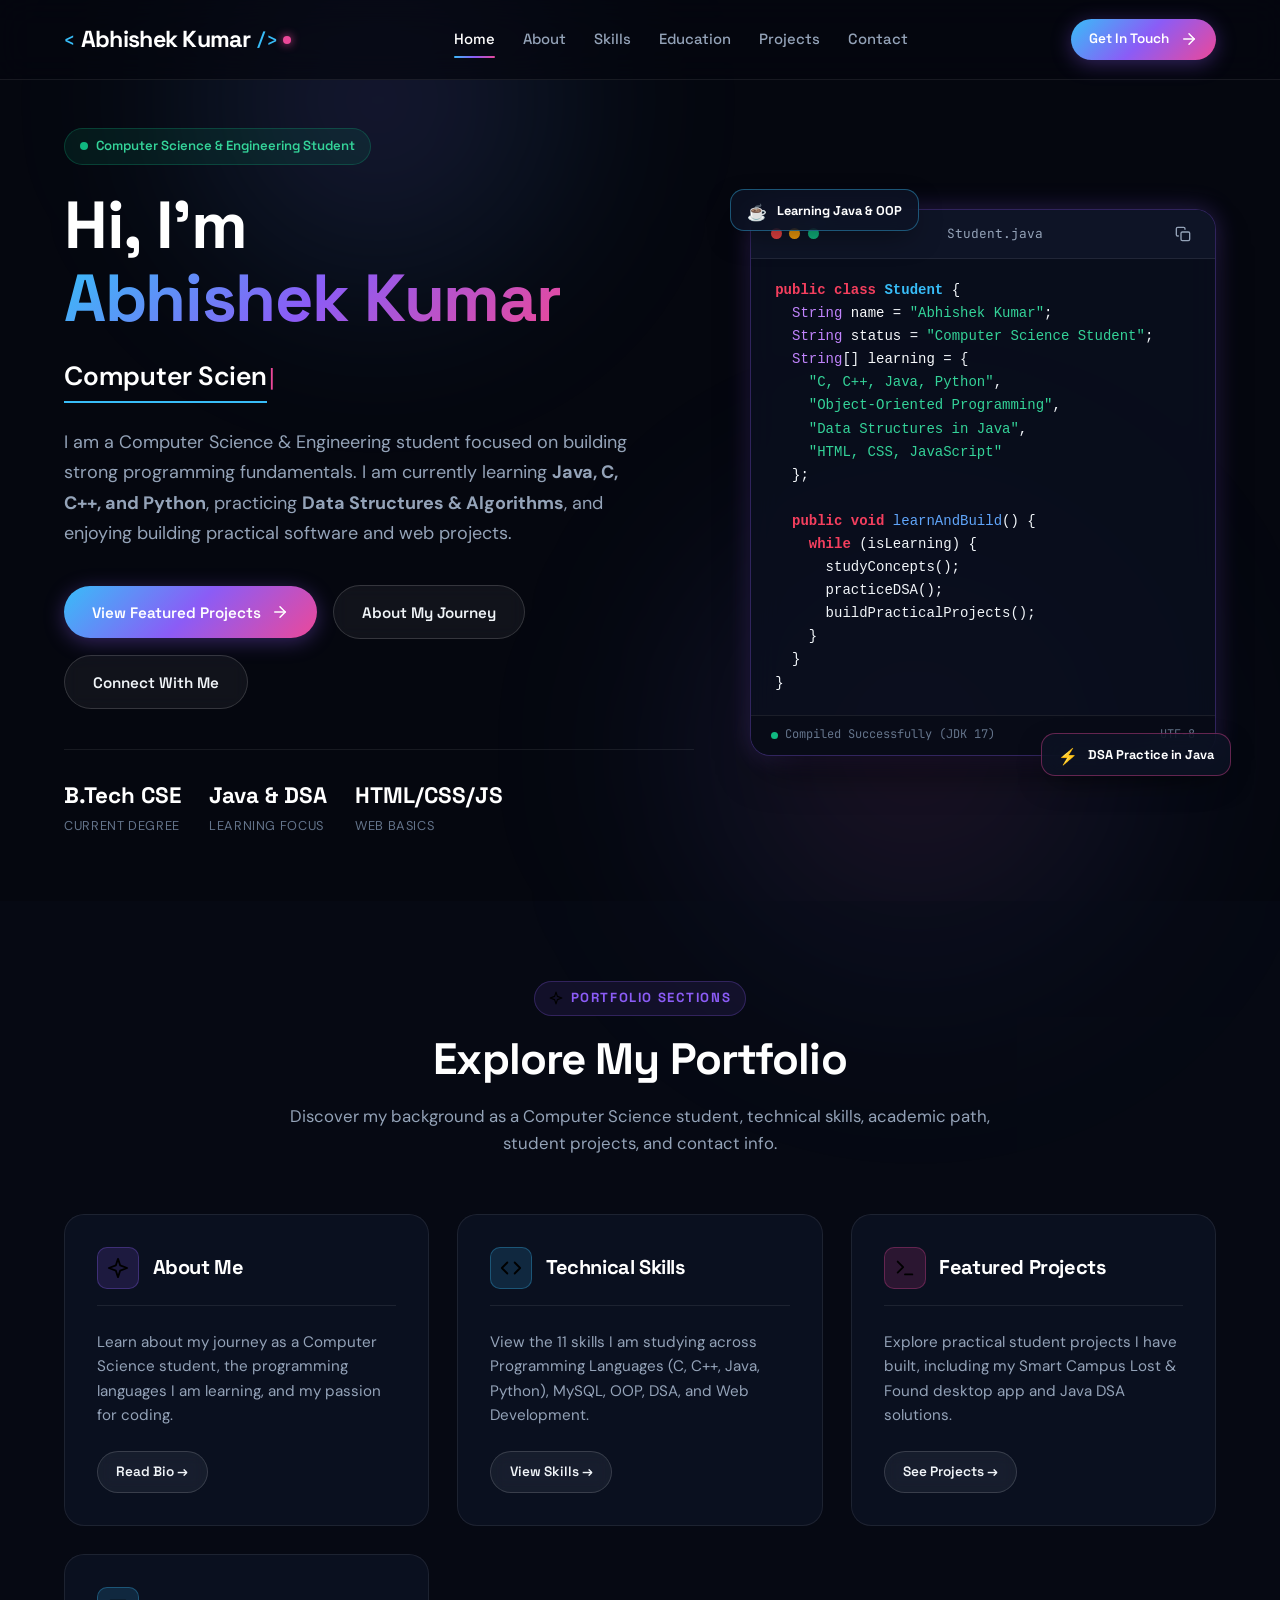
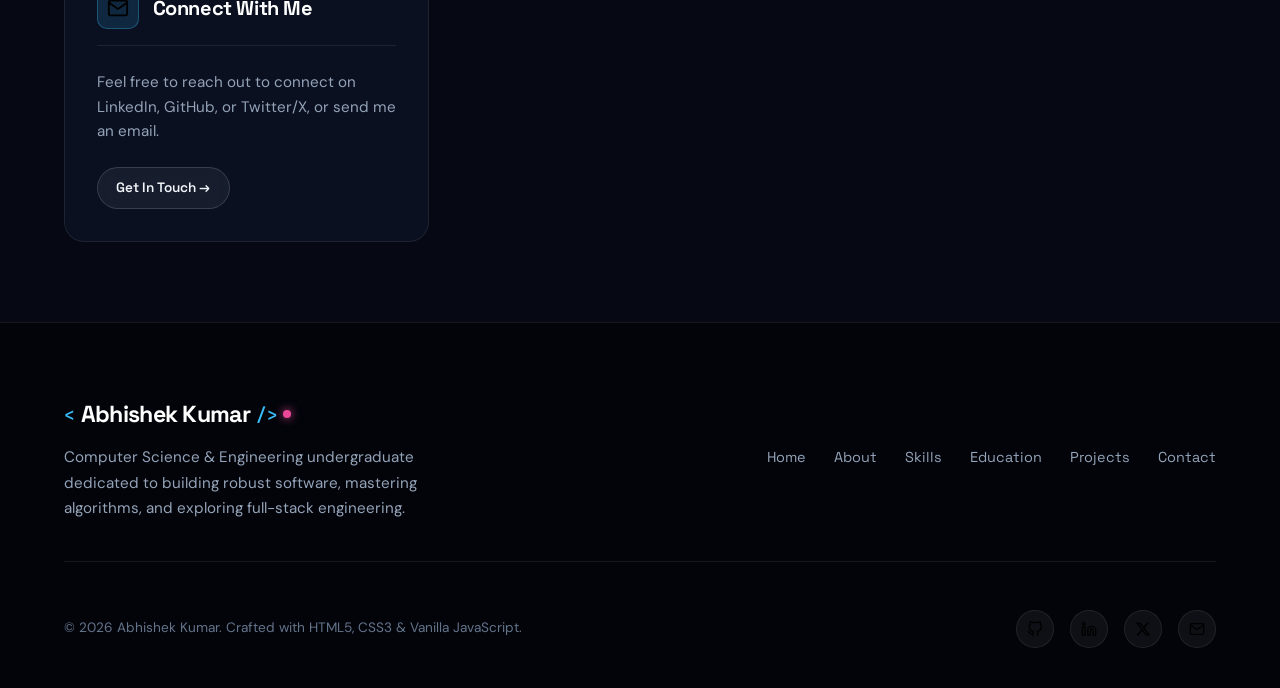
==== commit 97d0726a: "refine: honest student representation on Home and About pages" ====
--- a/index.html
+++ b/index.html
@@ -139,7 +139,7 @@
 
             <!-- Pitch Description -->
             <p class="hero-description">
-              A passionate Computer Science &amp; Engineering student dedicated to writing clean, maintainable code. Specializing in <strong>Java development</strong>, core <strong>Data Structures &amp; Algorithms</strong>, and engineering responsive <strong>web applications</strong>.
+              I am a Computer Science &amp; Engineering student focused on building strong programming fundamentals. I am currently learning <strong>Java, C, C++, and Python</strong>, practicing <strong>Data Structures &amp; Algorithms</strong>, and enjoying building practical software and web projects.
             </p>
 
             <!-- Action Buttons -->
@@ -165,15 +165,15 @@
             <div class="hero-stats">
               <div class="hero-stat-item">
                 <span class="hero-stat-value">B.Tech CSE</span>
-                <span class="hero-stat-label">Academic Path</span>
+                <span class="hero-stat-label">Current Degree</span>
               </div>
               <div class="hero-stat-item">
                 <span class="hero-stat-value">Java &amp; DSA</span>
-                <span class="hero-stat-label">Core Specialization</span>
+                <span class="hero-stat-label">Learning Focus</span>
               </div>
               <div class="hero-stat-item">
-                <span class="hero-stat-value">Web &amp; Systems</span>
-                <span class="hero-stat-label">Technical Interest</span>
+                <span class="hero-stat-value">HTML/CSS/JS</span>
+                <span class="hero-stat-label">Web Basics</span>
               </div>
             </div>
           </div>
@@ -183,12 +183,12 @@
             <!-- Floating Tech Badges -->
             <div class="floating-badge badge-1">
               <div class="badge-icon">☕</div>
-              <div class="badge-text">Java OOP &amp; JDBC</div>
+              <div class="badge-text">Learning Java &amp; OOP</div>
             </div>
 
             <div class="floating-badge badge-2">
               <div class="badge-icon">⚡</div>
-              <div class="badge-text">Algorithm Solver</div>
+              <div class="badge-text">DSA Practice in Java</div>
             </div>
 
             <!-- Glass Code Window -->
@@ -199,7 +199,7 @@
                   <span class="dot yellow"></span>
                   <span class="dot green"></span>
                 </div>
-                <div class="window-title">Developer.java</div>
+                <div class="window-title">Student.java</div>
                 <button class="copy-btn" id="copyCodeBtn" aria-label="Copy Java Code to clipboard" title="Copy snippet">
                   <svg xmlns="http://www.w3.org/2000/svg" width="16" height="16" viewBox="0 0 24 24" fill="none" stroke="currentColor" stroke-width="2" stroke-linecap="round" stroke-linejoin="round">
                     <rect x="9" y="9" width="13" height="13" rx="2" ry="2"></rect>
@@ -209,22 +209,21 @@
               </div>
 
               <div class="code-content">
-                <pre id="heroJavaCode"><code><span class="token-keyword">public class</span> <span class="token-class">Developer</span> {
+                <pre id="heroJavaCode"><code><span class="token-keyword">public class</span> <span class="token-class">Student</span> {
   <span class="token-type">String</span> <span class="token-var">name</span> = <span class="token-string">"Abhishek Kumar"</span>;
-  <span class="token-type">String</span> <span class="token-var">major</span> = <span class="token-string">"Computer Science & Eng"</span>;
-  <span class="token-type">String</span>[] <span class="token-var">focus</span> = {
-    <span class="token-string">"Software Development"</span>,
-    <span class="token-string">"Java & OOP Architecture"</span>,
-    <span class="token-string">"Data Structures & Algorithms"</span>,
-    <span class="token-string">"Web Development"</span>
+  <span class="token-type">String</span> <span class="token-var">status</span> = <span class="token-string">"Computer Science Student"</span>;
+  <span class="token-type">String</span>[] <span class="token-var">learning</span> = {
+    <span class="token-string">"C, C++, Java, Python"</span>,
+    <span class="token-string">"Object-Oriented Programming"</span>,
+    <span class="token-string">"Data Structures in Java"</span>,
+    <span class="token-string">"HTML, CSS, JavaScript"</span>
   };
 
-  <span class="token-keyword">public void</span> <span class="token-method">buildFuture</span>() {
-    <span class="token-comment">// Relentless learning & clean code</span>
-    <span class="token-keyword">while</span> (<span class="token-keyword">true</span>) {
-      solveDSAProblem();
-      buildRobustSoftware();
-      levelUpSkills();
+  <span class="token-keyword">public void</span> <span class="token-method">learnAndBuild</span>() {
+    <span class="token-keyword">while</span> (isLearning) {
+      studyConcepts();
+      practiceDSA();
+      buildPracticalProjects();
     }
   }
 }</code></pre>
@@ -253,9 +252,9 @@
             <img src="assets/icons/sparkles.svg" alt="" width="14" height="14">
             <span>Portfolio Sections</span>
           </div>
-          <h2 class="section-title">Explore My Work &amp; Background</h2>
+          <h2 class="section-title">Explore My Portfolio</h2>
           <p class="section-description">
-            Discover my technical competencies, academic foundation, software implementations, and ways to get in touch.
+            Discover my background as a Computer Science student, technical skills, academic path, student projects, and contact info.
           </p>
         </div>
 
@@ -269,7 +268,7 @@
               <h3 class="skill-cat-title">About Me</h3>
             </div>
             <p style="color: var(--text-muted); font-size: 0.95rem; line-height: 1.6; margin-bottom: 1.5rem; flex-grow: 1;">
-              Learn more about my passion for logic, computer systems, clean software engineering, and core design principles.
+              Learn about my journey as a Computer Science student, the programming languages I am learning, and my passion for coding.
             </p>
             <a href="about.html" class="btn btn-secondary btn-sm" style="align-self: flex-start;">
               <span>Read Bio &rarr;</span>
@@ -285,7 +284,7 @@
               <h3 class="skill-cat-title">Technical Skills</h3>
             </div>
             <p style="color: var(--text-muted); font-size: 0.95rem; line-height: 1.6; margin-bottom: 1.5rem; flex-grow: 1;">
-              View my verified proficiencies across Programming Languages (C, C++, Java, Python), MySQL, OOP, DSA, and Web Development.
+              View the 11 skills I am studying across Programming Languages (C, C++, Java, Python), MySQL, OOP, DSA, and Web Development.
             </p>
             <a href="skills.html" class="btn btn-secondary btn-sm" style="align-self: flex-start;">
               <span>View Skills &rarr;</span>
@@ -301,7 +300,7 @@
               <h3 class="skill-cat-title">Featured Projects</h3>
             </div>
             <p style="color: var(--text-muted); font-size: 0.95rem; line-height: 1.6; margin-bottom: 1.5rem; flex-grow: 1;">
-              Deep-dive into my Smart Campus Lost &amp; Found desktop application and pure Java DSA Journey algorithmic repository.
+              Explore practical student projects I have built, including my Smart Campus Lost &amp; Found desktop app and Java DSA solutions.
             </p>
             <a href="projects.html" class="btn btn-secondary btn-sm" style="align-self: flex-start;">
               <span>See Projects &rarr;</span>
@@ -317,7 +316,7 @@
               <h3 class="skill-cat-title">Connect With Me</h3>
             </div>
             <p style="color: var(--text-muted); font-size: 0.95rem; line-height: 1.6; margin-bottom: 1.5rem; flex-grow: 1;">
-              Have a question, technical inquiry, or collaboration idea? Send a message or connect on LinkedIn, GitHub, or Twitter/X.
+              Feel free to reach out to connect on LinkedIn, GitHub, or Twitter/X, or send me an email.
             </p>
             <a href="contact.html" class="btn btn-secondary btn-sm" style="align-self: flex-start;">
               <span>Get In Touch &rarr;</span>
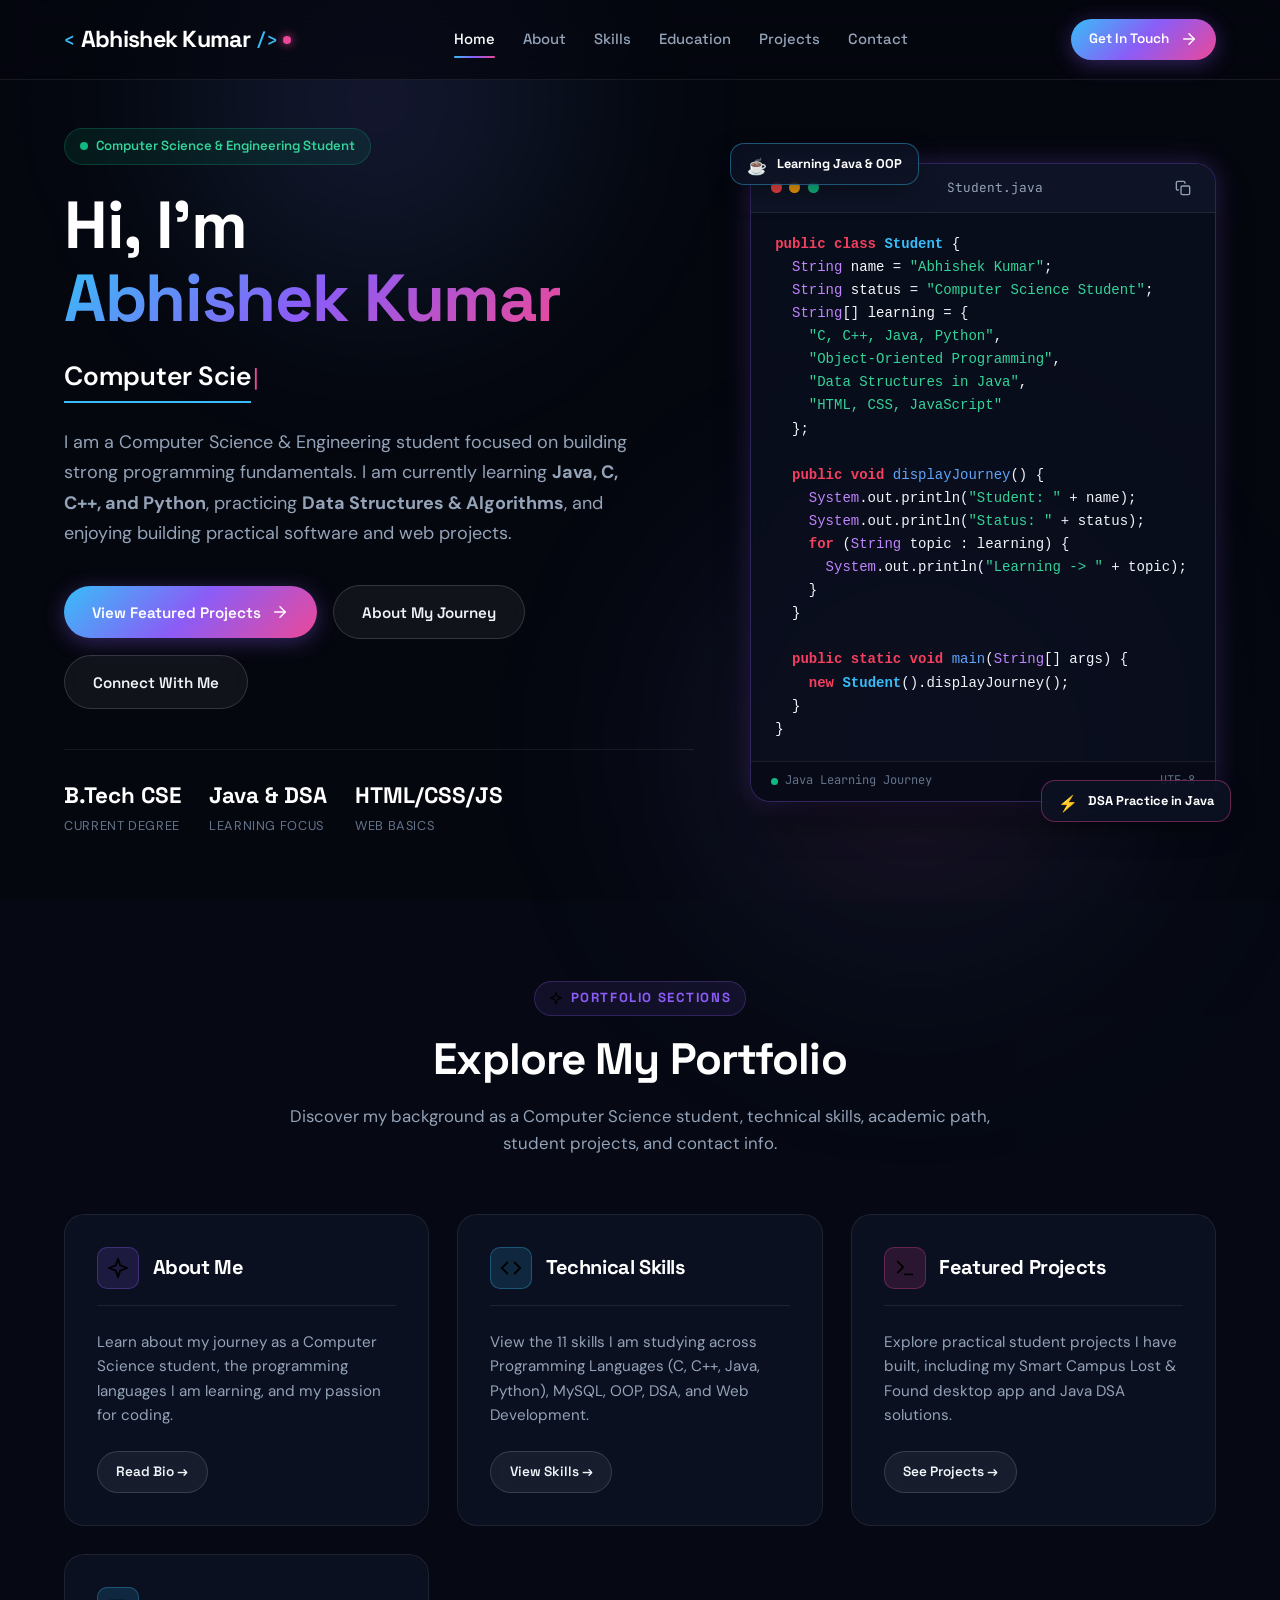
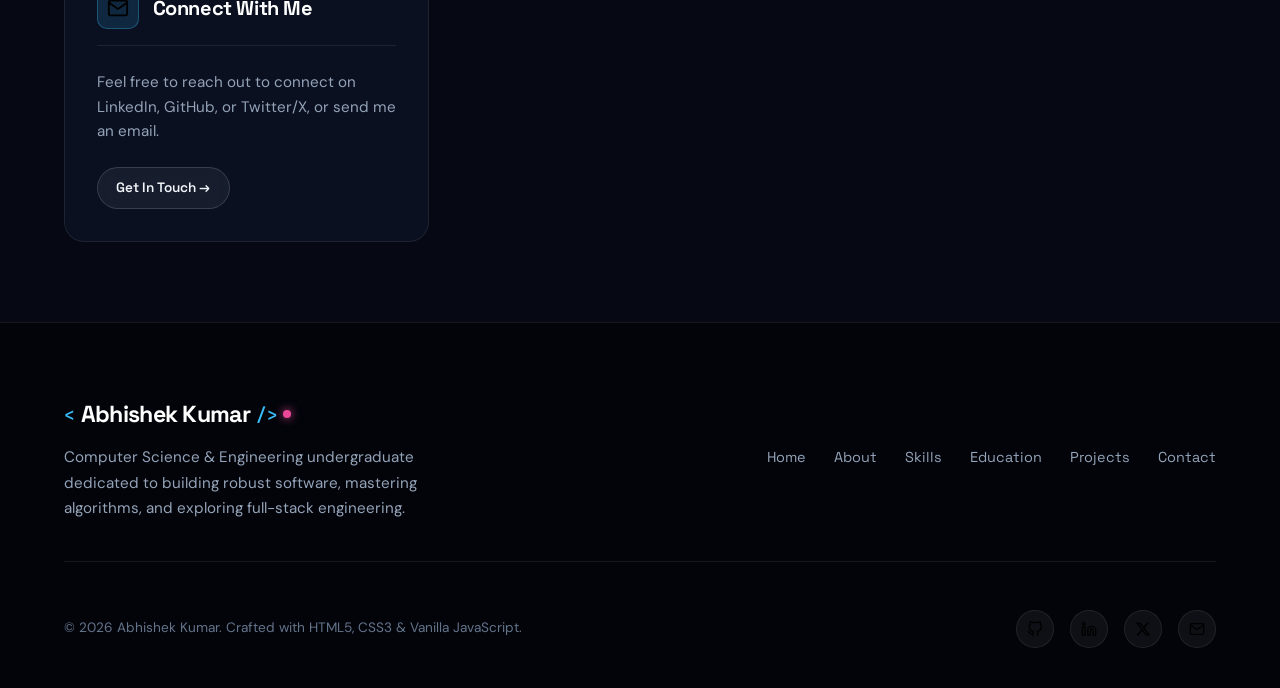
==== commit cf8a646a: "update: make Student.java self-contained valid Java with Java Learning Journey footer" ====
--- a/index.html
+++ b/index.html
@@ -219,12 +219,16 @@
     <span class="token-string">"HTML, CSS, JavaScript"</span>
   };
 
-  <span class="token-keyword">public void</span> <span class="token-method">learnAndBuild</span>() {
-    <span class="token-keyword">while</span> (isLearning) {
-      studyConcepts();
-      practiceDSA();
-      buildPracticalProjects();
+  <span class="token-keyword">public void</span> <span class="token-method">displayJourney</span>() {
+    <span class="token-type">System</span>.out.println(<span class="token-string">"Student: "</span> + name);
+    <span class="token-type">System</span>.out.println(<span class="token-string">"Status: "</span> + status);
+    <span class="token-keyword">for</span> (<span class="token-type">String</span> topic : learning) {
+      <span class="token-type">System</span>.out.println(<span class="token-string">"Learning -> "</span> + topic);
     }
+  }
+
+  <span class="token-keyword">public static void</span> <span class="token-method">main</span>(<span class="token-type">String</span>[] args) {
+    <span class="token-keyword">new</span> <span class="token-class">Student</span>().displayJourney();
   }
 }</code></pre>
               </div>
@@ -232,7 +236,7 @@
               <div class="code-window-footer">
                 <div class="status-indicator">
                   <span class="status-dot-sm"></span>
-                  <span>Compiled Successfully (JDK 17)</span>
+                  <span>Java Learning Journey</span>
                 </div>
                 <span>UTF-8</span>
               </div>
--- a/css/style.css
+++ b/css/style.css
@@ -1201,13 +1201,83 @@
   flex-wrap: wrap;
   justify-content: space-between;
   align-items: flex-start;
-  gap: 0.75rem;
-  margin-bottom: 0.75rem;
+  gap: 1rem;
+  margin-bottom: 1.25rem;
+}
+
+.edu-title-group {
+  display: flex;
+  align-items: flex-start;
+  gap: 1.25rem;
+  flex: 1 1 300px;
+}
+
+.edu-icon-badge {
+  width: 52px;
+  height: 52px;
+  border-radius: 12px;
+  display: flex;
+  align-items: center;
+  justify-content: center;
+  flex-shrink: 0;
+  border: 1px solid rgba(255, 255, 255, 0.1);
+  box-shadow: 0 4px 20px rgba(0, 0, 0, 0.3);
+  transition: transform var(--transition-fast);
+}
+
+.education-card:hover .edu-icon-badge {
+  transform: scale(1.05) translateY(-2px);
+}
+
+.edu-icon-badge.purple {
+  background: rgba(168, 85, 247, 0.12);
+  border-color: rgba(168, 85, 247, 0.35);
+  box-shadow: 0 0 20px rgba(168, 85, 247, 0.15);
+}
+
+.edu-icon-badge.blue {
+  background: rgba(56, 189, 248, 0.12);
+  border-color: rgba(56, 189, 248, 0.35);
+  box-shadow: 0 0 20px rgba(56, 189, 248, 0.15);
+}
+
+.edu-headings {
+  display: flex;
+  flex-direction: column;
+  gap: 0.25rem;
 }
 
 .edu-degree {
   font-size: 1.35rem;
   color: #ffffff;
+  margin: 0;
+}
+
+.edu-branch {
+  font-family: var(--font-heading);
+  font-size: 1rem;
+  font-weight: 600;
+  color: var(--vibrant-purple);
+}
+
+.edu-branch.blue {
+  color: var(--electric-blue);
+}
+
+.edu-badges-col {
+  display: flex;
+  flex-direction: column;
+  align-items: flex-end;
+  gap: 0.5rem;
+}
+
+@media (max-width: 640px) {
+  .edu-badges-col {
+    align-items: flex-start;
+    flex-direction: row;
+    flex-wrap: wrap;
+    width: 100%;
+  }
 }
 
 .edu-period {
@@ -1216,8 +1286,67 @@
   color: var(--electric-blue);
   background: rgba(56, 189, 248, 0.1);
   border: 1px solid rgba(56, 189, 248, 0.25);
+  padding: 0.3rem 0.85rem;
+  border-radius: var(--radius-full);
+  display: inline-flex;
+  align-items: center;
+  gap: 0.4rem;
+}
+
+.edu-status-badge {
+  display: inline-flex;
+  align-items: center;
+  gap: 0.45rem;
+  font-family: var(--font-heading);
+  font-size: 0.8rem;
+  font-weight: 600;
   padding: 0.25rem 0.75rem;
   border-radius: var(--radius-full);
+}
+
+.edu-status-badge.active {
+  background: rgba(16, 185, 129, 0.12);
+  border: 1px solid rgba(16, 185, 129, 0.35);
+  color: #34d399;
+}
+
+.edu-status-badge.completed {
+  background: rgba(56, 189, 248, 0.1);
+  border: 1px solid rgba(56, 189, 248, 0.25);
+  color: var(--electric-blue);
+}
+
+.edu-meta-list {
+  display: flex;
+  flex-direction: column;
+  gap: 0.5rem;
+  margin-bottom: 1.25rem;
+  padding: 1rem 1.25rem;
+  background: rgba(255, 255, 255, 0.02);
+  border: 1px solid rgba(255, 255, 255, 0.06);
+  border-radius: var(--radius-md);
+}
+
+.edu-meta-item {
+  display: flex;
+  align-items: baseline;
+  gap: 0.6rem;
+  font-size: 0.95rem;
+  color: var(--text-muted);
+}
+
+.edu-meta-label {
+  font-family: var(--font-mono);
+  font-size: 0.75rem;
+  text-transform: uppercase;
+  letter-spacing: 0.05em;
+  color: var(--text-faint);
+  min-width: 85px;
+}
+
+.edu-meta-val {
+  color: var(--text-main);
+  font-weight: 500;
 }
 
 .edu-institution {
@@ -1232,6 +1361,10 @@
   color: var(--text-muted);
   line-height: 1.65;
   margin-bottom: 1.25rem;
+}
+
+.edu-details:last-child {
+  margin-bottom: 0;
 }
 
 .coursework-title {
